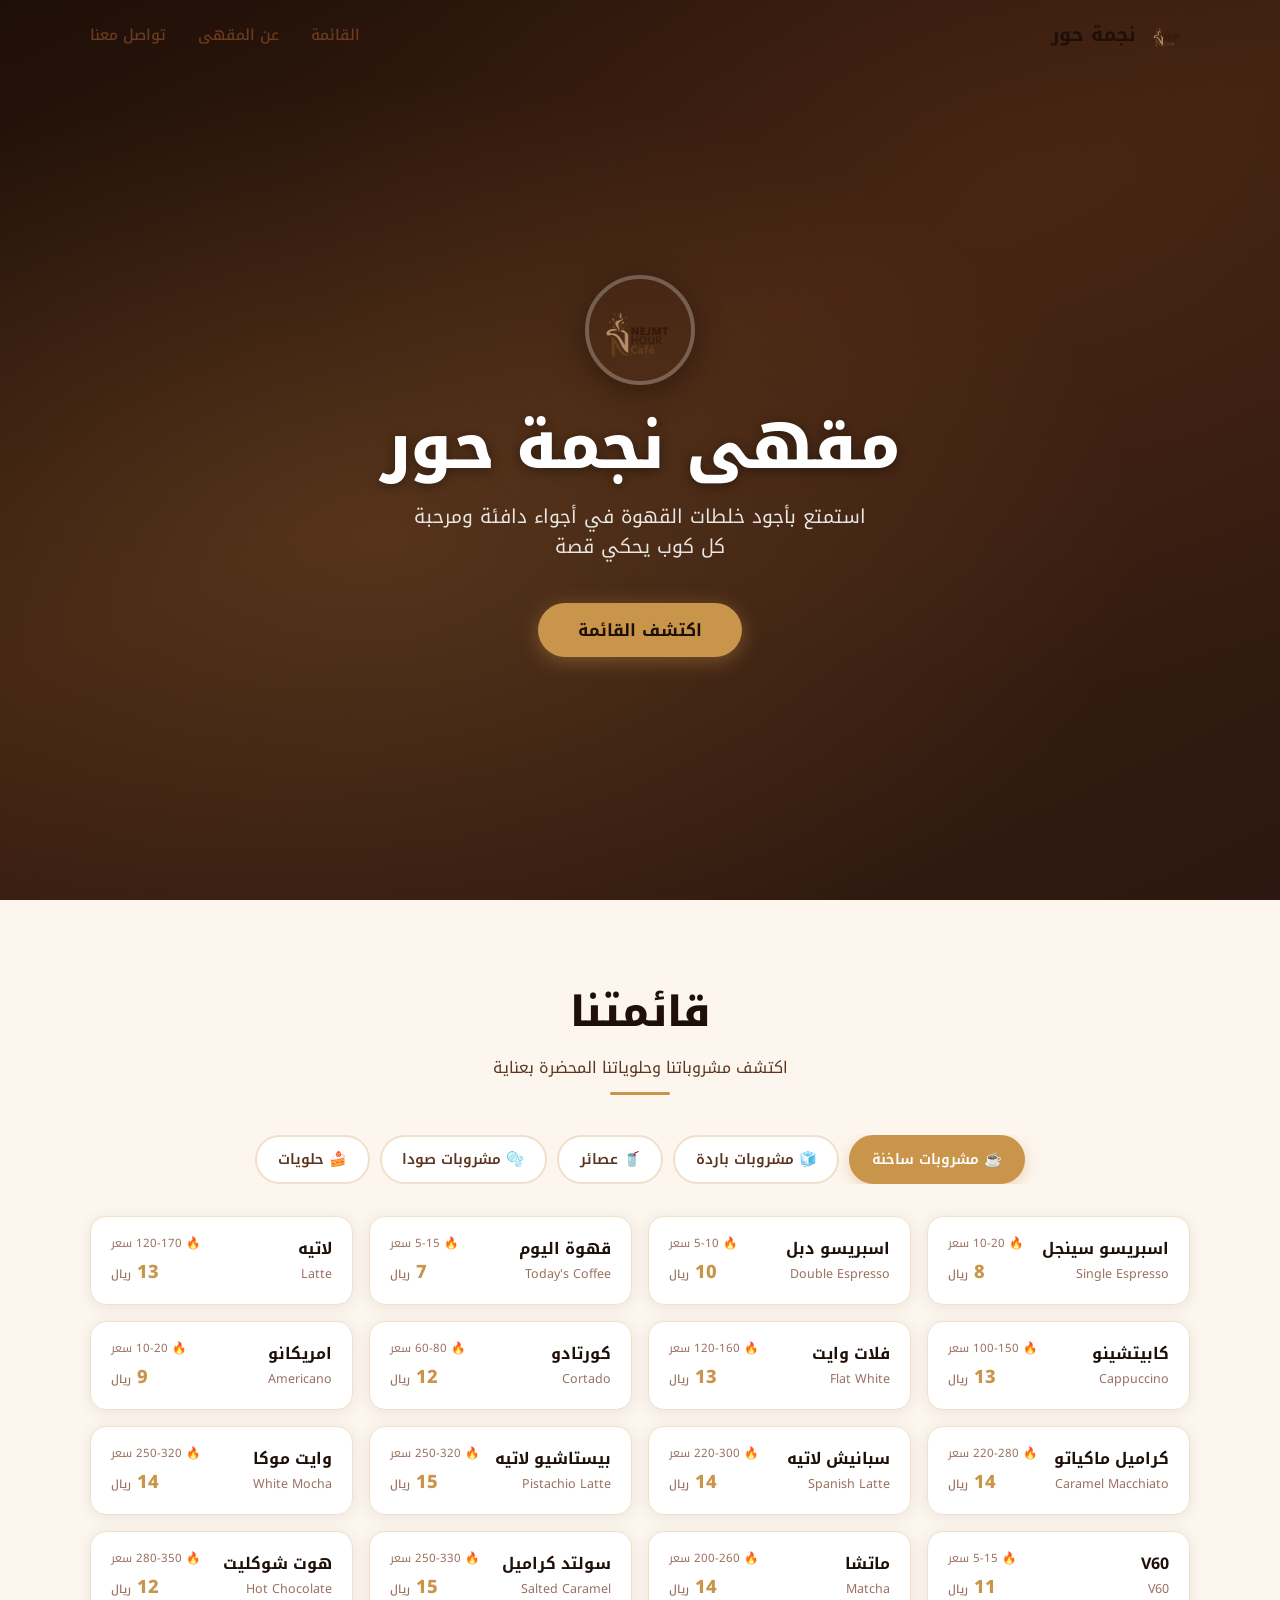
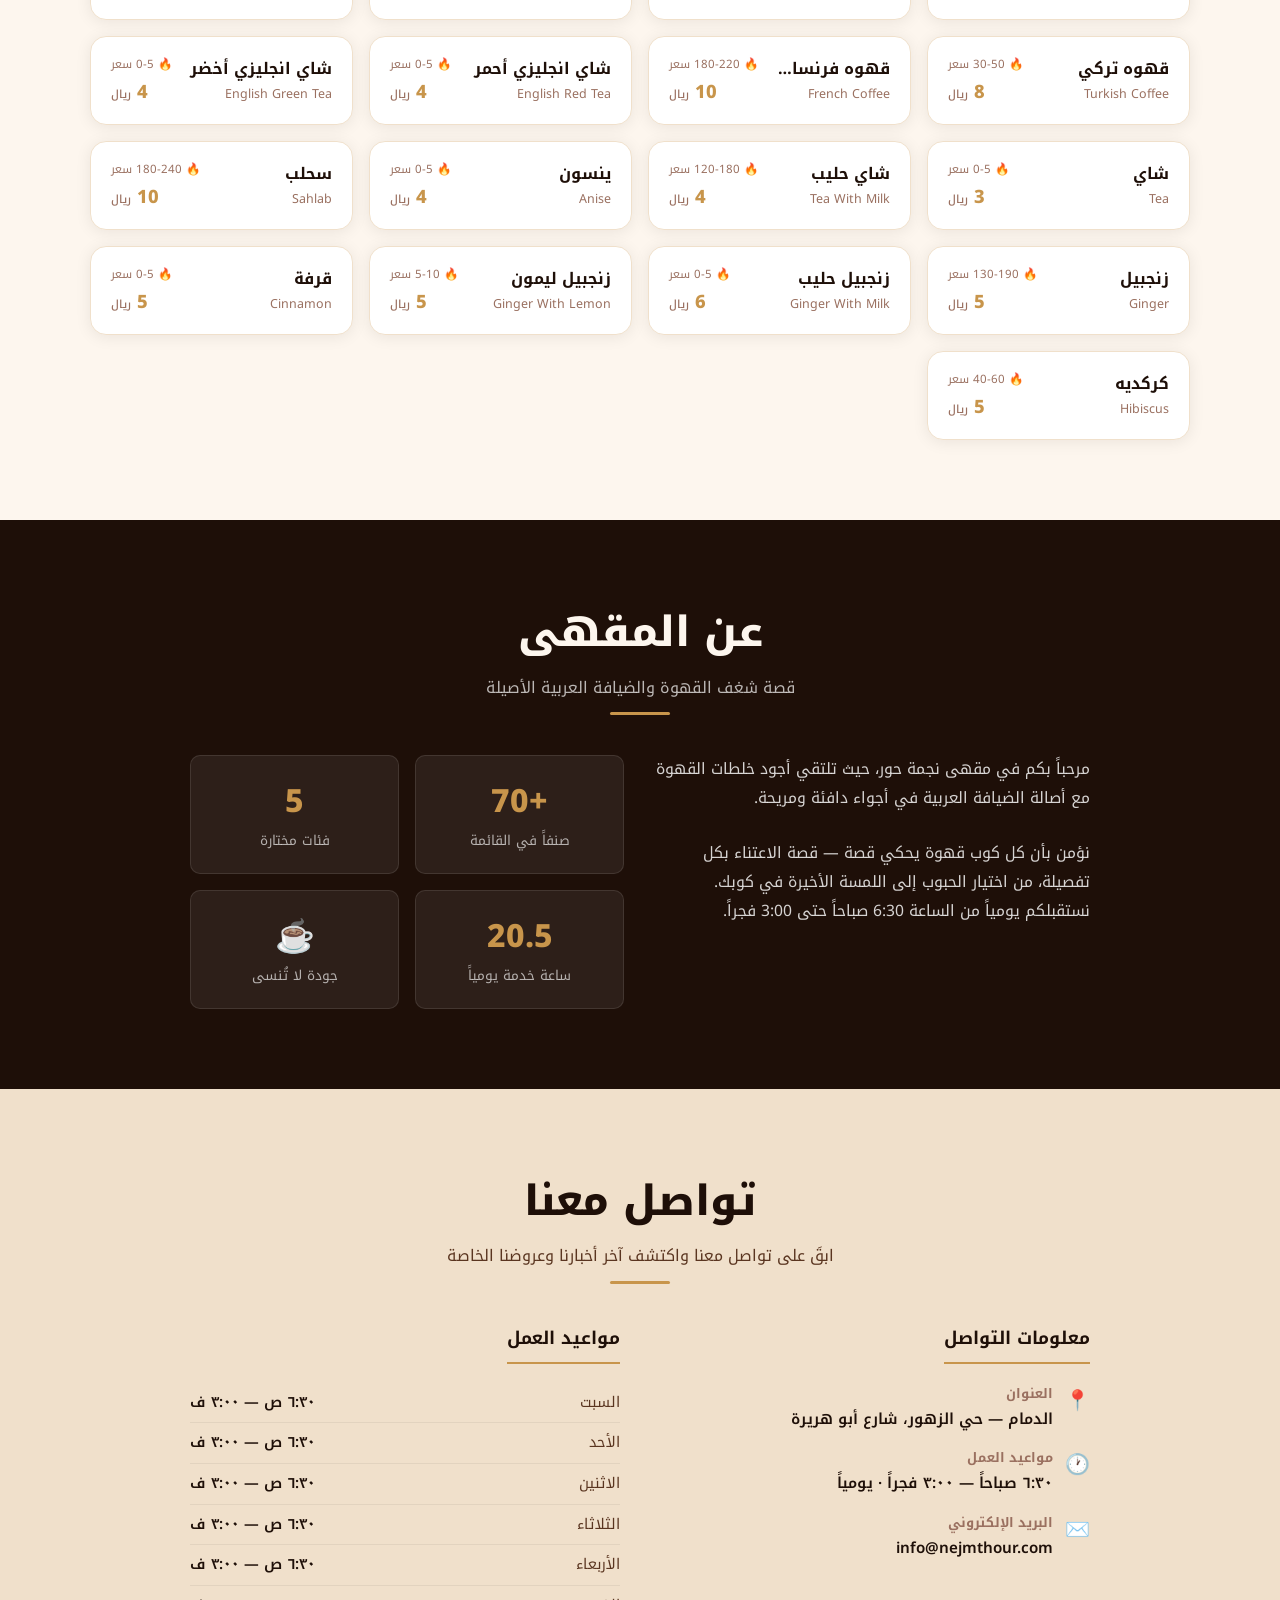
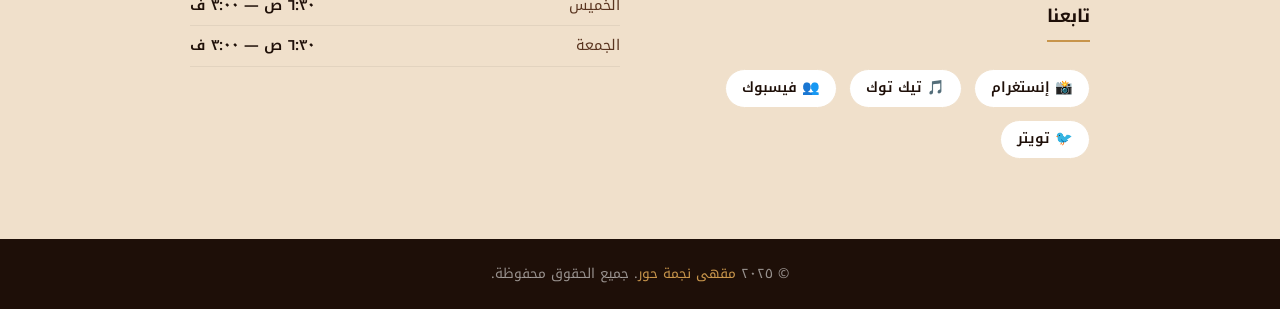
==== index.html @ a0e63998 "Initial release: NEJMT HOUR Café website Static HTML/CSS/JS menu site for NEJMT HOUR Café — full men" ====
<!DOCTYPE html>
<html lang="ar" dir="rtl">
<head>
  <meta charset="UTF-8" />
  <meta name="viewport" content="width=device-width, initial-scale=1.0" />
  <title>مقهى نجمة حور</title>
  <meta name="description" content="استمتع بأجود خلطات القهوة في أجواء دافئة ومرحبة. مقهى نجمة حور — الدمام، حي الزهور." />
  <meta name="author" content="مقهى نجمة حور" />

  <meta property="og:title" content="مقهى نجمة حور" />
  <meta property="og:description" content="استمتع بأجود خلطات القهوة في أجواء دافئة ومرحبة." />
  <meta property="og:type" content="website" />
  <meta property="og:image" content="images/logo.png" />

  <link rel="icon" type="image/png" href="images/logo.png" />
  <link rel="stylesheet" href="css/style.css" />
</head>
<body>

  <!-- ╔══════════════════════════════╗
       ║           HEADER            ║
       ╚══════════════════════════════╝ -->
  <header>
    <nav>
      <div class="logo">
        <img src="images/logo.png" alt="شعار مقهى نجمة حور" />
        <span class="logo-text">نجمة حور</span>
      </div>

      <div class="nav-links">
        <a href="#menu">القائمة</a>
        <a href="#about">عن المقهى</a>
        <a href="#contact">تواصل معنا</a>
      </div>

      <button class="nav-toggle" aria-label="فتح القائمة">☰</button>
    </nav>
  </header>

  <!-- ╔══════════════════════════════╗
       ║            HERO             ║
       ╚══════════════════════════════╝ -->
  <section id="hero">
    <div class="hero-content">
      <img class="hero-logo" src="images/logo.png" alt="نجمة حور" />
      <h1>مقهى نجمة حور</h1>
      <p>استمتع بأجود خلطات القهوة في أجواء دافئة ومرحبة<br />كل كوب يحكي قصة</p>
      <a href="#menu" class="cta-btn">اكتشف القائمة</a>
    </div>
  </section>

  <!-- ╔══════════════════════════════╗
       ║            MENU             ║
       ╚══════════════════════════════╝ -->
  <section id="menu">
    <div class="section-header">
      <h2>قائمتنا</h2>
      <p>اكتشف مشروباتنا وحلوياتنا المحضرة بعناية</p>
      <div class="divider"></div>
    </div>

    <!-- Category Tabs -->
    <div class="tabs-wrapper">
      <div class="tabs">
        <button class="tab-btn active" data-category="hot">☕ مشروبات ساخنة</button>
        <button class="tab-btn" data-category="cold">🧊 مشروبات باردة</button>
        <button class="tab-btn" data-category="juices">🥤 عصائر</button>
        <button class="tab-btn" data-category="soda">🫧 مشروبات صودا</button>
        <button class="tab-btn" data-category="sweets">🍰 حلويات</button>
      </div>
    </div>

    <!-- Items Grid -->
    <div class="menu-grid" id="menu-grid"></div>
  </section>

  <!-- ╔══════════════════════════════╗
       ║            ABOUT            ║
       ╚══════════════════════════════╝ -->
  <section id="about">
    <div class="section-header">
      <h2>عن المقهى</h2>
      <p>قصة شغف القهوة والضيافة العربية الأصيلة</p>
      <div class="divider"></div>
    </div>

    <div class="about-grid">
      <div class="about-text">
        <p>
          مرحباً بكم في مقهى نجمة حور، حيث تلتقي أجود خلطات القهوة
          مع أصالة الضيافة العربية في أجواء دافئة ومريحة.
        </p>
        <br />
        <p>
          نؤمن بأن كل كوب قهوة يحكي قصة — قصة الاعتناء بكل تفصيلة،
          من اختيار الحبوب إلى اللمسة الأخيرة في كوبك.
          نستقبلكم يومياً من الساعة 6:30 صباحاً حتى 3:00 فجراً.
        </p>
      </div>

      <div class="about-stats">
        <div class="stat-card">
          <span class="stat-num">+70</span>
          <span class="stat-label">صنفاً في القائمة</span>
        </div>
        <div class="stat-card">
          <span class="stat-num">5</span>
          <span class="stat-label">فئات مختارة</span>
        </div>
        <div class="stat-card">
          <span class="stat-num">20.5</span>
          <span class="stat-label">ساعة خدمة يومياً</span>
        </div>
        <div class="stat-card">
          <span class="stat-num">☕</span>
          <span class="stat-label">جودة لا تُنسى</span>
        </div>
      </div>
    </div>
  </section>

  <!-- ╔══════════════════════════════╗
       ║           CONTACT           ║
       ╚══════════════════════════════╝ -->
  <section id="contact">
    <div class="section-header">
      <h2>تواصل معنا</h2>
      <p>ابقَ على تواصل معنا واكتشف آخر أخبارنا وعروضنا الخاصة</p>
      <div class="divider"></div>
    </div>

    <div class="contact-grid">
      <!-- Info -->
      <div class="contact-block">
        <h3>معلومات التواصل</h3>

        <div class="contact-item">
          <span class="icon">📍</span>
          <div class="info">
            <strong>العنوان</strong>
            <a href="https://maps.google.com/?q=الدمام+حي+الزهور+شارع+ابو+هريرة" target="_blank" rel="noopener">
              الدمام — حي الزهور، شارع أبو هريرة
            </a>
          </div>
        </div>

        <div class="contact-item">
          <span class="icon">🕐</span>
          <div class="info">
            <strong>مواعيد العمل</strong>
            <span>٦:٣٠ صباحاً — ٣:٠٠ فجراً · يومياً</span>
          </div>
        </div>

        <div class="contact-item">
          <span class="icon">✉️</span>
          <div class="info">
            <strong>البريد الإلكتروني</strong>
            <a href="mailto:info@nejmthour.com">info@nejmthour.com</a>
          </div>
        </div>

        <br />
        <h3>تابعنا</h3>
        <div class="social-links">
          <a class="social-link" href="https://www.instagram.com/nejmt_hour_cafe" target="_blank" rel="noopener">
            📸 إنستغرام
          </a>
          <a class="social-link" href="https://www.tiktok.com/@nejmt_hour_cafe" target="_blank" rel="noopener">
            🎵 تيك توك
          </a>
          <a class="social-link" href="https://www.facebook.com/nejmt.hour.cafe" target="_blank" rel="noopener">
            👥 فيسبوك
          </a>
          <a class="social-link" href="https://twitter.com/nejmt_hour_cafe" target="_blank" rel="noopener">
            🐦 تويتر
          </a>
        </div>
      </div>

      <!-- Hours detail -->
      <div class="contact-block">
        <h3>مواعيد العمل</h3>
        <ul class="hours-list">
          <li><span>السبت</span>      <span>٦:٣٠ ص — ٣:٠٠ ف</span></li>
          <li><span>الأحد</span>      <span>٦:٣٠ ص — ٣:٠٠ ف</span></li>
          <li><span>الاثنين</span>    <span>٦:٣٠ ص — ٣:٠٠ ف</span></li>
          <li><span>الثلاثاء</span>   <span>٦:٣٠ ص — ٣:٠٠ ف</span></li>
          <li><span>الأربعاء</span>   <span>٦:٣٠ ص — ٣:٠٠ ف</span></li>
          <li><span>الخميس</span>     <span>٦:٣٠ ص — ٣:٠٠ ف</span></li>
          <li><span>الجمعة</span>     <span>٦:٣٠ ص — ٣:٠٠ ف</span></li>
        </ul>
      </div>
    </div>
  </section>

  <!-- ╔══════════════════════════════╗
       ║           FOOTER            ║
       ╚══════════════════════════════╝ -->
  <footer>
    <p>© ٢٠٢٥ <span>مقهى نجمة حور</span>. جميع الحقوق محفوظة.</p>
  </footer>

  <script src="js/data.js"></script>
  <script src="js/main.js"></script>
</body>
</html>
---- css/style.css ----
/* ============================================================
   NEJMT HOUR CAFÉ — Stylesheet
   ============================================================ */

@import url('https://fonts.googleapis.com/css2?family=Noto+Kufi+Arabic:wght@300;400;500;600;700;800&display=swap');

/* ── Variables ─────────────────────────────────────────── */
:root {
  --brown-dark:   #1E0F08;
  --brown-med:    #3D1F10;
  --brown-warm:   #6B3A1F;
  --gold:         #C8954B;
  --gold-light:   #E2B87A;
  --cream:        #FDF6EE;
  --cream-dark:   #F0E0CB;
  --text-dark:    #1A0A04;
  --text-med:     #5A3520;
  --text-light:   #9A7060;
  --white:        #FFFFFF;
  --shadow-soft:  0 4px 24px rgba(30,15,8,0.10);
  --shadow-card:  0 2px 16px rgba(30,15,8,0.08);
  --radius:       16px;
  --radius-sm:    10px;
}

/* ── Reset & Base ──────────────────────────────────────── */
*, *::before, *::after { box-sizing: border-box; margin: 0; padding: 0; }

html {
  scroll-behavior: smooth;
  font-size: 16px;
}

body {
  font-family: 'Noto Kufi Arabic', sans-serif;
  direction: rtl;
  background: var(--cream);
  color: var(--text-dark);
  line-height: 1.6;
}

img { display: block; max-width: 100%; }
a  { text-decoration: none; color: inherit; }

/* ── Header ────────────────────────────────────────────── */
header {
  position: fixed;
  top: 0; inset-inline: 0;
  z-index: 100;
  padding: 0 1.5rem;
  transition: background 0.3s, box-shadow 0.3s;
}

header.scrolled {
  background: rgba(253,246,238,0.92);
  backdrop-filter: blur(12px);
  box-shadow: var(--shadow-soft);
}

nav {
  max-width: 1100px;
  margin: 0 auto;
  height: 70px;
  display: flex;
  align-items: center;
  justify-content: space-between;
}

.logo {
  display: flex;
  align-items: center;
  gap: 10px;
}

.logo img {
  height: 44px;
  width: 44px;
  border-radius: 50%;
  object-fit: cover;
}

.logo-text {
  font-size: 1.2rem;
  font-weight: 700;
  color: var(--brown-dark);
}

.nav-links {
  display: flex;
  gap: 2rem;
}

.nav-links a {
  font-size: 0.95rem;
  font-weight: 500;
  color: var(--brown-warm);
  transition: color 0.2s;
}

.nav-links a:hover { color: var(--gold); }

.nav-toggle {
  display: none;
  background: none;
  border: none;
  font-size: 1.5rem;
  cursor: pointer;
  color: var(--brown-dark);
  padding: 4px 8px;
}

/* ── Hero ──────────────────────────────────────────────── */
#hero {
  min-height: 100svh;
  background:
    radial-gradient(ellipse at 30% 60%, rgba(200,149,75,0.18) 0%, transparent 60%),
    radial-gradient(ellipse at 80% 20%, rgba(107,58,31,0.25) 0%, transparent 50%),
    linear-gradient(155deg, #1E0F08 0%, #3D1F10 45%, #2C1810 100%);
  display: flex;
  align-items: center;
  justify-content: center;
  text-align: center;
  padding: 6rem 1.5rem 4rem;
}

.hero-content {
  max-width: 680px;
}

.hero-logo {
  width: 110px;
  height: 110px;
  border-radius: 50%;
  object-fit: cover;
  margin: 0 auto 1.5rem;
  border: 4px solid rgba(255,255,255,0.25);
  box-shadow: 0 8px 32px rgba(0,0,0,0.35);
}

.hero-content h1 {
  font-size: clamp(2.4rem, 7vw, 4rem);
  font-weight: 800;
  color: var(--white);
  letter-spacing: -0.5px;
  line-height: 1.2;
  margin-bottom: 1rem;
  text-shadow: 0 2px 12px rgba(0,0,0,0.4);
}

.hero-content p {
  font-size: clamp(1rem, 3vw, 1.2rem);
  color: rgba(255,255,255,0.88);
  margin-bottom: 2.5rem;
  font-weight: 400;
}

.cta-btn {
  display: inline-block;
  background: var(--gold);
  color: var(--brown-dark);
  font-size: 1.05rem;
  font-weight: 700;
  padding: 0.85rem 2.5rem;
  border-radius: 50px;
  transition: background 0.2s, transform 0.2s;
  box-shadow: 0 4px 20px rgba(200,149,75,0.4);
}

.cta-btn:hover {
  background: var(--gold-light);
  transform: translateY(-2px);
}

/* ── Section shared ────────────────────────────────────── */
section { padding: 5rem 1.5rem; }

.section-header {
  text-align: center;
  margin-bottom: 2.5rem;
}

.section-header h2 {
  font-size: clamp(1.8rem, 5vw, 2.6rem);
  font-weight: 800;
  color: var(--brown-dark);
  margin-bottom: 0.5rem;
}

.section-header p {
  font-size: 1rem;
  color: var(--text-med);
}

.divider {
  width: 60px;
  height: 3px;
  background: var(--gold);
  border-radius: 4px;
  margin: 0.75rem auto 0;
}

/* ── Menu Section ──────────────────────────────────────── */
#menu {
  background: var(--cream);
}

/* Tabs */
.tabs-wrapper {
  overflow-x: auto;
  -webkit-overflow-scrolling: touch;
  scrollbar-width: none;
  margin-bottom: 2rem;
}
.tabs-wrapper::-webkit-scrollbar { display: none; }

.tabs {
  display: flex;
  gap: 0.6rem;
  justify-content: center;
  min-width: max-content;
  padding: 0 0.5rem;
}

.tab-btn {
  background: var(--white);
  border: 2px solid var(--cream-dark);
  border-radius: 50px;
  padding: 0.55rem 1.3rem;
  font-family: inherit;
  font-size: 0.9rem;
  font-weight: 600;
  color: var(--text-med);
  cursor: pointer;
  transition: all 0.2s;
  white-space: nowrap;
  display: flex;
  align-items: center;
  gap: 6px;
}

.tab-btn:hover {
  border-color: var(--gold);
  color: var(--gold);
}

.tab-btn.active {
  background: var(--gold);
  border-color: var(--gold);
  color: var(--white);
  box-shadow: 0 4px 14px rgba(200,149,75,0.35);
}

/* Grid */
.menu-grid {
  max-width: 1100px;
  margin: 0 auto;
  display: grid;
  grid-template-columns: repeat(auto-fill, minmax(260px, 1fr));
  gap: 1rem;
}

/* Card */
.menu-card {
  background: var(--white);
  border: 1px solid var(--cream-dark);
  border-radius: var(--radius);
  overflow: hidden;
  box-shadow: var(--shadow-card);
  transition: transform 0.2s, box-shadow 0.2s;
  opacity: 0;
  transform: translateY(12px);
}

.menu-card.animate-in {
  animation: fadeUp 0.35s ease forwards;
}

@keyframes fadeUp {
  to { opacity: 1; transform: translateY(0); }
}

.menu-card:hover {
  transform: translateY(-3px);
  box-shadow: 0 8px 28px rgba(30,15,8,0.12);
}

.menu-card-body {
  padding: 1.1rem 1.25rem;
  display: flex;
  align-items: center;
  justify-content: space-between;
  gap: 0.75rem;
}

.menu-card-names {
  display: flex;
  flex-direction: column;
  gap: 3px;
  flex: 1;
  min-width: 0;
}

.name-ar {
  font-size: 1rem;
  font-weight: 700;
  color: var(--brown-dark);
  white-space: nowrap;
  overflow: hidden;
  text-overflow: ellipsis;
}

.name-en {
  font-size: 0.78rem;
  color: var(--text-light);
  font-weight: 400;
}

.menu-card-info {
  display: flex;
  flex-direction: column;
  align-items: flex-end;
  gap: 4px;
  flex-shrink: 0;
}

.price {
  font-size: 1.15rem;
  font-weight: 800;
  color: var(--gold);
  white-space: nowrap;
}

.price small {
  font-size: 0.7rem;
  font-weight: 500;
  color: var(--text-light);
}

.calories {
  font-size: 0.72rem;
  color: var(--text-light);
  white-space: nowrap;
}

/* ── About ─────────────────────────────────────────────── */
#about {
  background: var(--brown-dark);
  color: var(--white);
}

#about .section-header h2 { color: var(--cream); }
#about .section-header p  { color: rgba(255,255,255,0.7); }

.about-grid {
  max-width: 900px;
  margin: 0 auto;
  display: grid;
  grid-template-columns: 1fr 1fr;
  gap: 2rem;
}

.about-text p {
  color: rgba(255,255,255,0.82);
  line-height: 1.85;
  font-size: 0.98rem;
}

.about-stats {
  display: grid;
  grid-template-columns: 1fr 1fr;
  gap: 1rem;
}

.stat-card {
  background: rgba(255,255,255,0.07);
  border: 1px solid rgba(255,255,255,0.1);
  border-radius: var(--radius-sm);
  padding: 1.25rem;
  text-align: center;
}

.stat-card .stat-num {
  font-size: 2rem;
  font-weight: 800;
  color: var(--gold);
  display: block;
}

.stat-card .stat-label {
  font-size: 0.85rem;
  color: rgba(255,255,255,0.65);
}

/* ── Contact ───────────────────────────────────────────── */
#contact {
  background: var(--cream-dark);
}

.contact-grid {
  max-width: 900px;
  margin: 0 auto;
  display: grid;
  grid-template-columns: 1fr 1fr;
  gap: 2.5rem;
}

.contact-block h3 {
  font-size: 1.1rem;
  font-weight: 700;
  color: var(--brown-dark);
  margin-bottom: 1.2rem;
  padding-bottom: 0.6rem;
  border-bottom: 2px solid var(--gold);
  display: inline-block;
}

.contact-item {
  display: flex;
  align-items: flex-start;
  gap: 0.75rem;
  margin-bottom: 1rem;
}

.contact-item .icon {
  font-size: 1.25rem;
  flex-shrink: 0;
  margin-top: 1px;
}

.contact-item .info strong {
  display: block;
  font-size: 0.82rem;
  color: var(--text-light);
  margin-bottom: 2px;
}

.contact-item .info span,
.contact-item .info a {
  font-size: 0.95rem;
  font-weight: 600;
  color: var(--brown-dark);
}

.contact-item .info a:hover { color: var(--gold); }

/* Social links */
.social-links {
  display: flex;
  flex-wrap: wrap;
  gap: 0.75rem;
  margin-top: 0.5rem;
}

.social-link {
  display: flex;
  align-items: center;
  gap: 6px;
  background: var(--white);
  border: 1.5px solid var(--cream-dark);
  border-radius: 50px;
  padding: 0.45rem 1rem;
  font-size: 0.88rem;
  font-weight: 600;
  color: var(--brown-dark);
  transition: all 0.2s;
}

.social-link:hover {
  background: var(--gold);
  border-color: var(--gold);
  color: var(--white);
  transform: translateY(-1px);
}

/* Hours */
.hours-list { list-style: none; }
.hours-list li {
  display: flex;
  justify-content: space-between;
  padding: 0.5rem 0;
  border-bottom: 1px solid rgba(0,0,0,0.06);
  font-size: 0.92rem;
  color: var(--text-med);
}
.hours-list li span:last-child { font-weight: 600; color: var(--brown-dark); }

/* ── Footer ────────────────────────────────────────────── */
footer {
  background: var(--brown-dark);
  color: rgba(255,255,255,0.55);
  text-align: center;
  padding: 1.5rem 1rem;
  font-size: 0.85rem;
}

footer span { color: var(--gold); }

/* ── Responsive ────────────────────────────────────────── */
@media (max-width: 768px) {
  .nav-links {
    position: fixed;
    top: 70px;
    inset-inline: 0;
    background: var(--cream);
    flex-direction: column;
    align-items: center;
    gap: 0;
    padding: 1rem 0;
    box-shadow: var(--shadow-soft);
    display: none;
  }
  .nav-links.open { display: flex; }
  .nav-links a { padding: 0.75rem 2rem; width: 100%; text-align: center; }
  .nav-toggle { display: block; }

  .about-grid,
  .contact-grid { grid-template-columns: 1fr; }

  .menu-grid { grid-template-columns: 1fr 1fr; }
}

@media (max-width: 480px) {
  .menu-grid { grid-template-columns: 1fr; }
  section { padding: 3.5rem 1rem; }
}
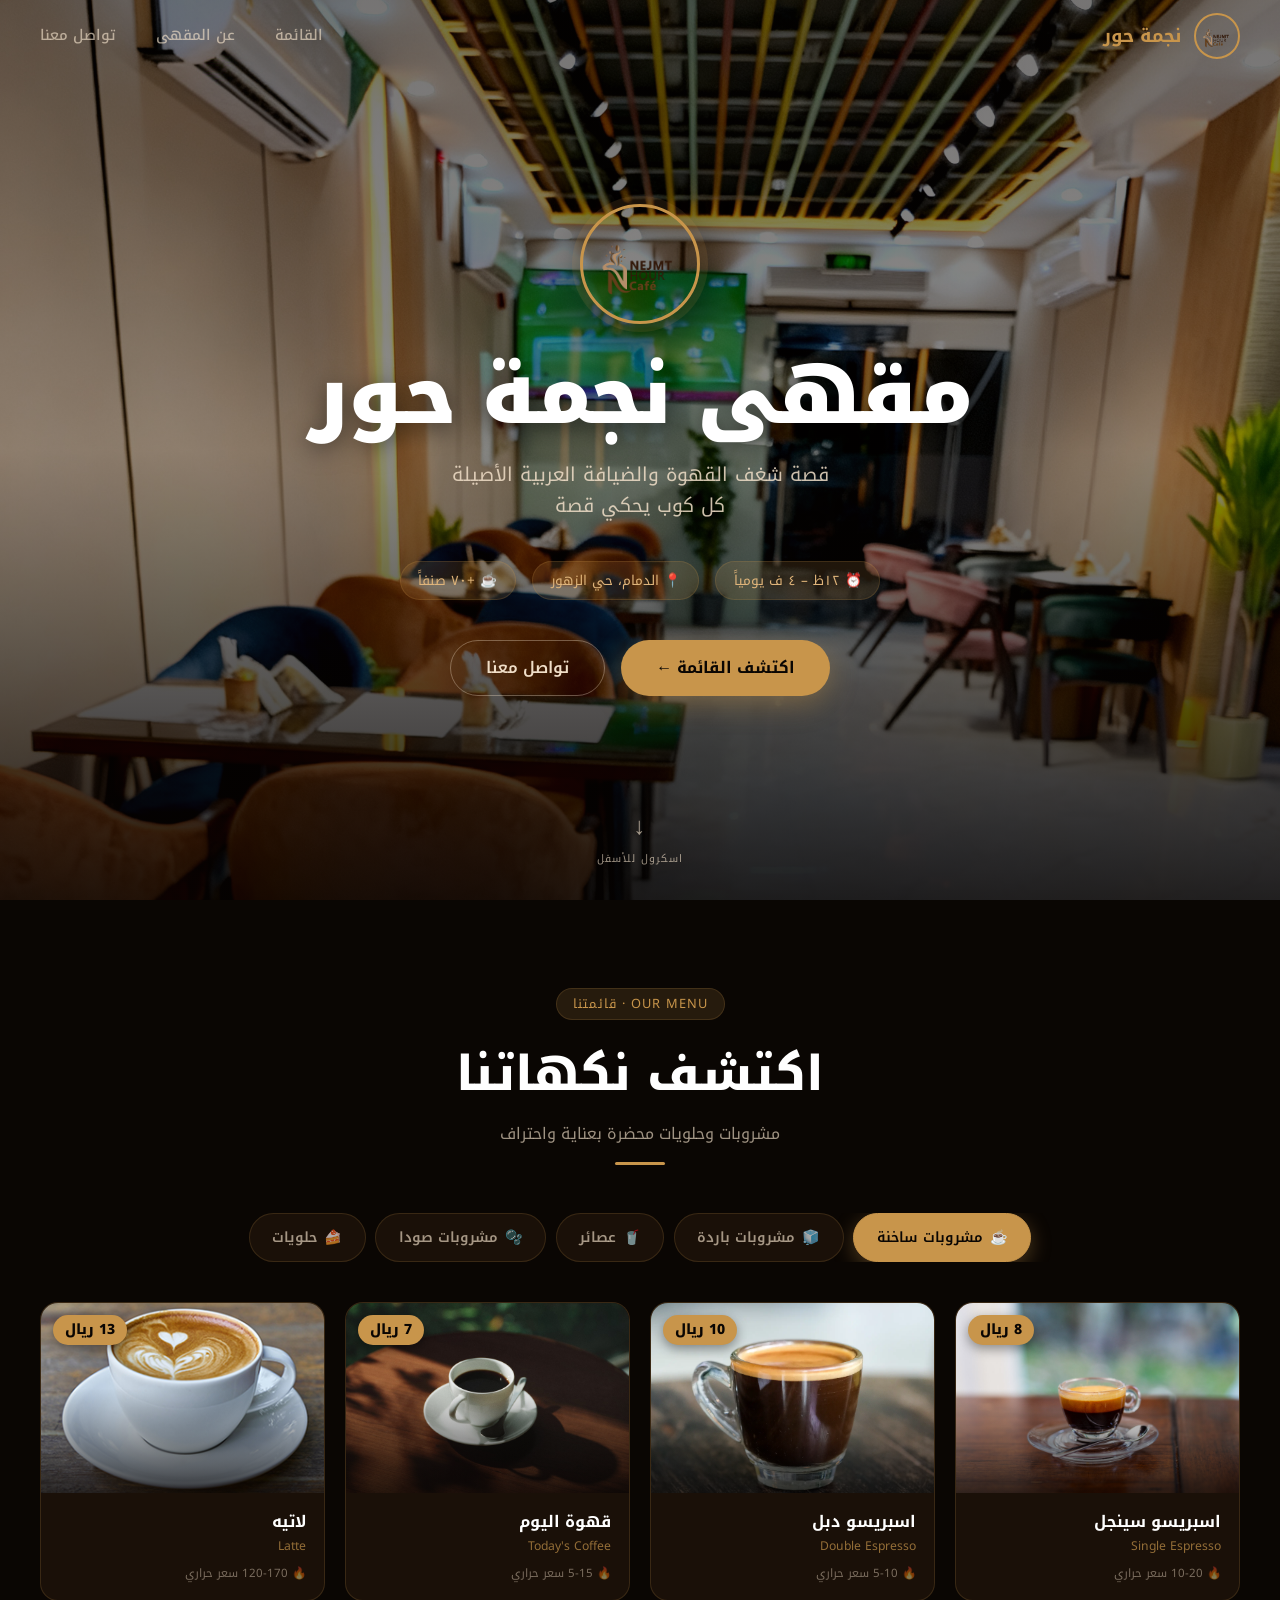
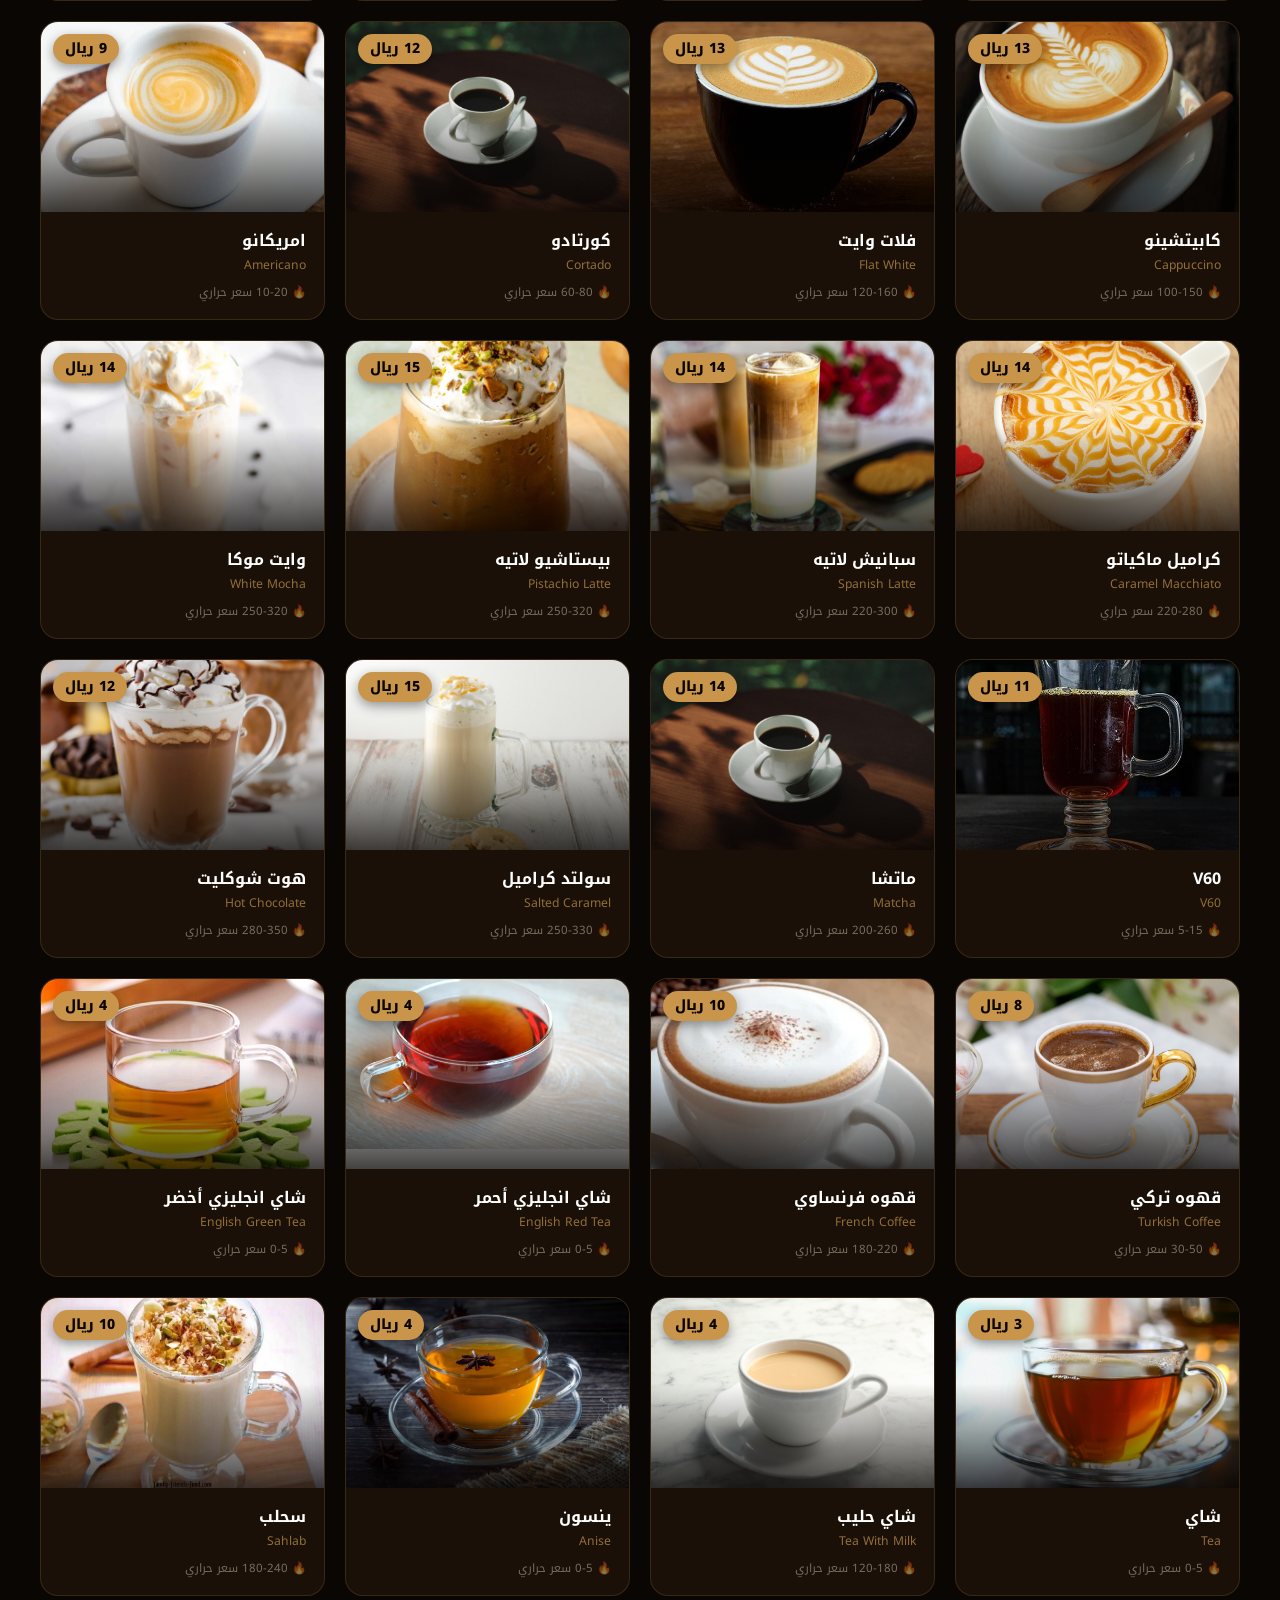
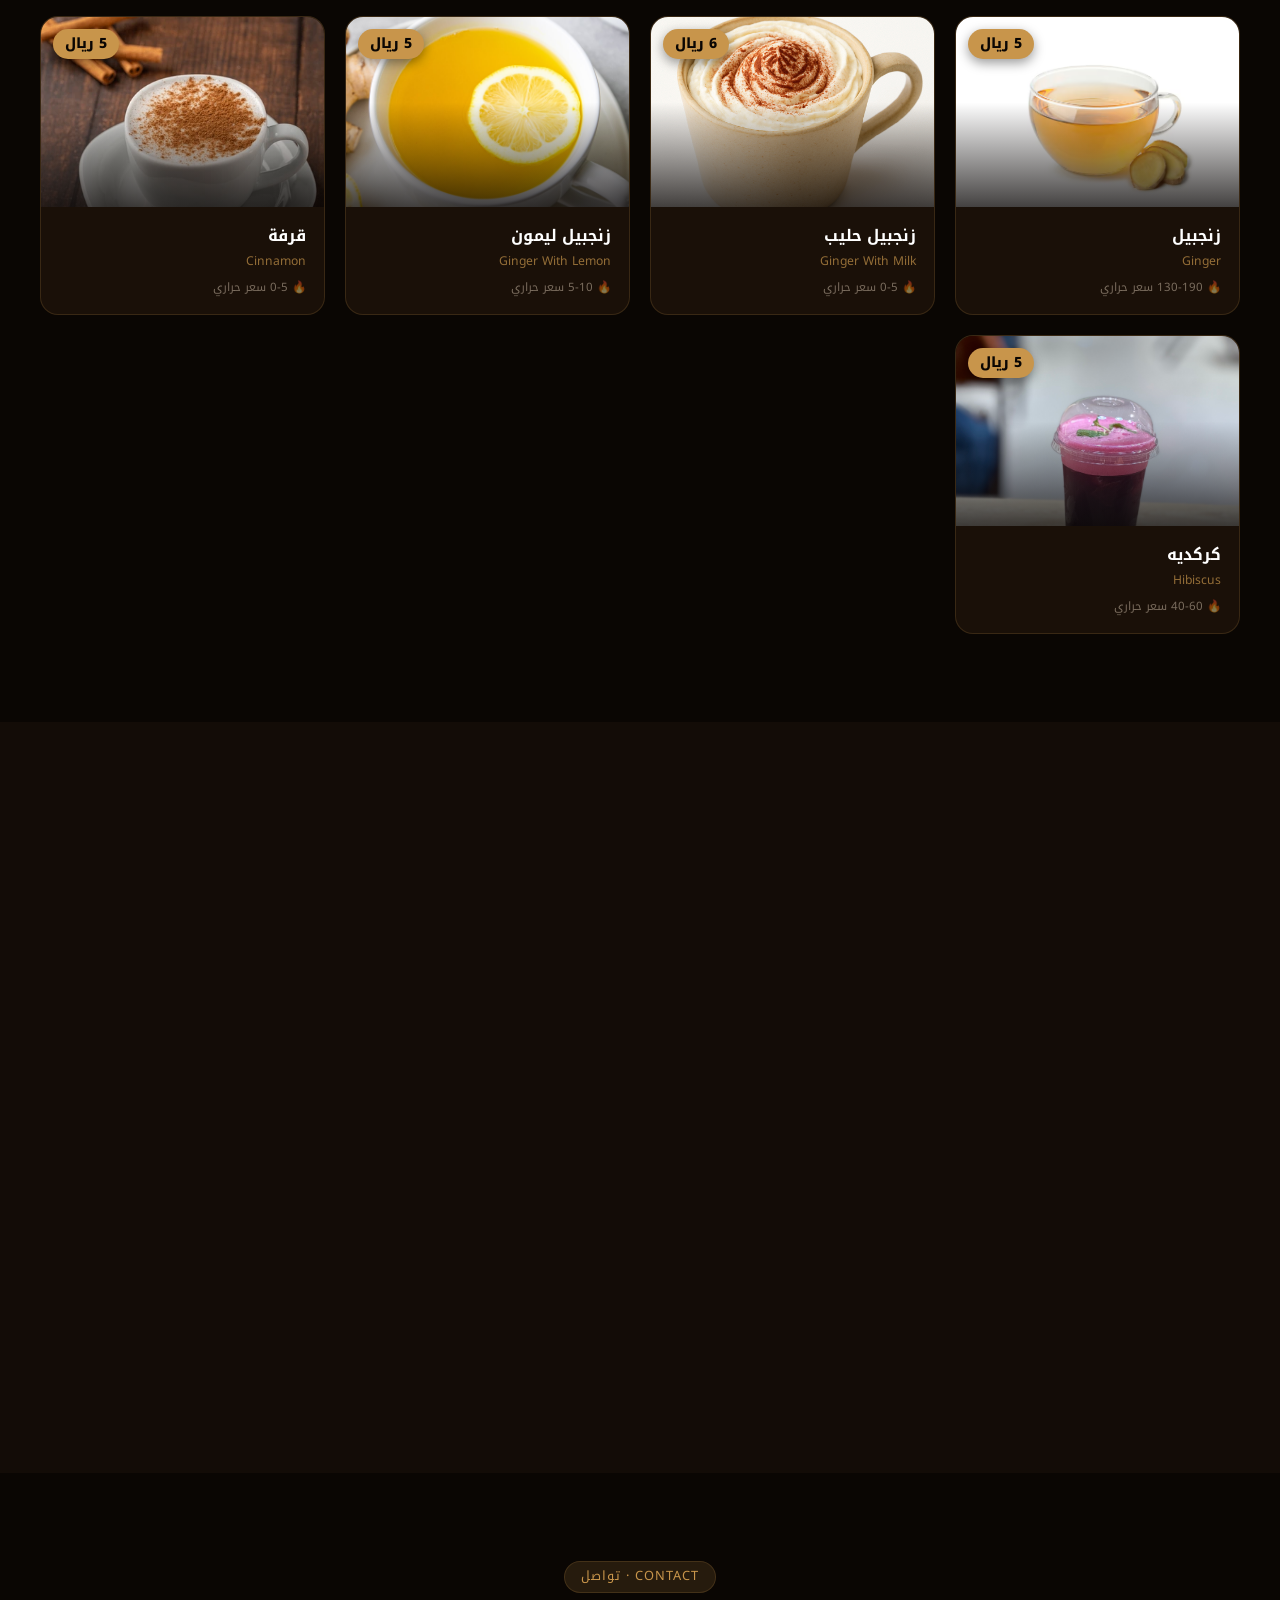
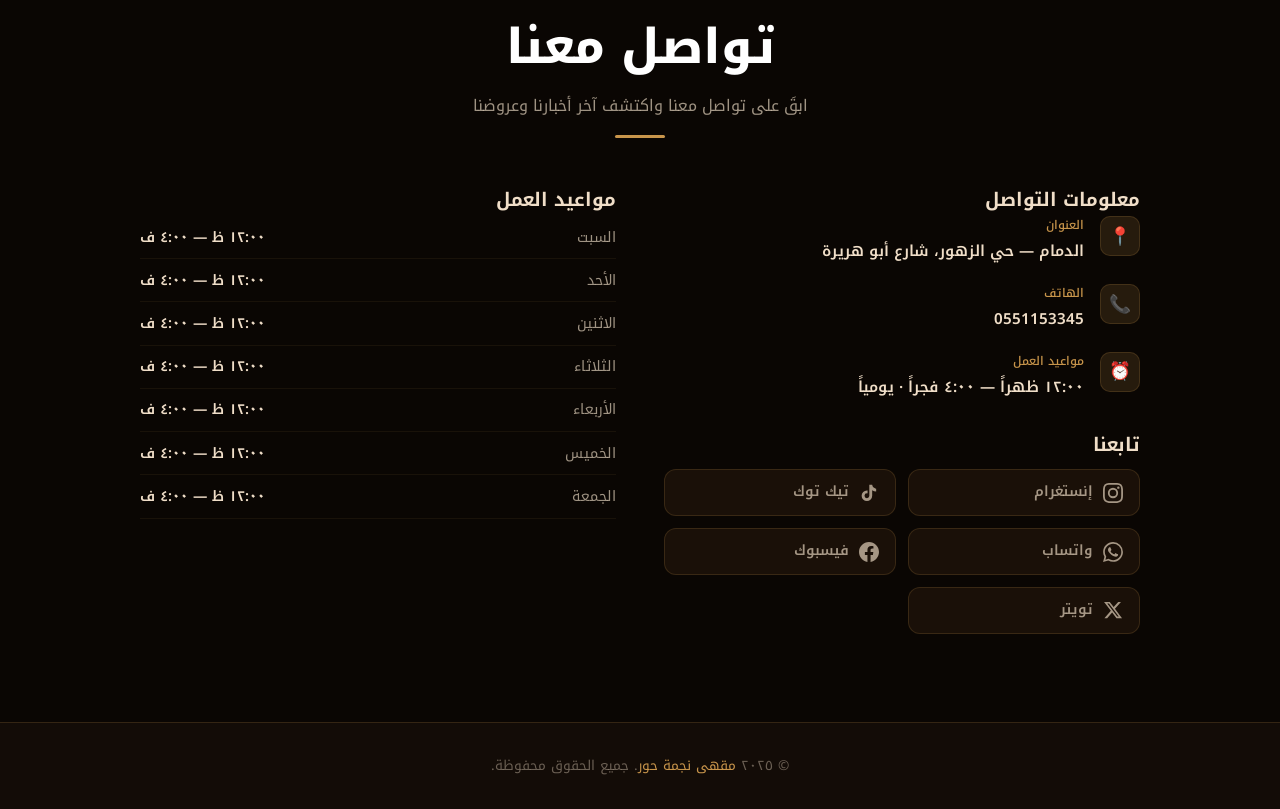
==== commit 67c1d2f7: "Redesign + Admin Panel: dark UI, real product images, PHP admin - Full dark café UI redesign with CS" ====
--- a/index.html
+++ b/index.html
@@ -4,111 +4,99 @@
   <meta charset="UTF-8" />
   <meta name="viewport" content="width=device-width, initial-scale=1.0" />
   <title>مقهى نجمة حور</title>
-  <meta name="description" content="استمتع بأجود خلطات القهوة في أجواء دافئة ومرحبة. مقهى نجمة حور — الدمام، حي الزهور." />
-  <meta name="author" content="مقهى نجمة حور" />
-
-  <meta property="og:title" content="مقهى نجمة حور" />
-  <meta property="og:description" content="استمتع بأجود خلطات القهوة في أجواء دافئة ومرحبة." />
-  <meta property="og:type" content="website" />
-  <meta property="og:image" content="images/logo.png" />
-
+  <meta name="description" content="استمتع بأجود خلطات القهوة في أجواء دافئة ومرحبة — مقهى نجمة حور، الدمام." />
   <link rel="icon" type="image/png" href="images/logo.png" />
   <link rel="stylesheet" href="css/style.css" />
 </head>
 <body>
 
-  <!-- ╔══════════════════════════════╗
-       ║           HEADER            ║
-       ╚══════════════════════════════╝ -->
-  <header>
-    <nav>
-      <div class="logo">
-        <img src="images/logo.png" alt="شعار مقهى نجمة حور" />
-        <span class="logo-text">نجمة حور</span>
-      </div>
-
-      <div class="nav-links">
-        <a href="#menu">القائمة</a>
-        <a href="#about">عن المقهى</a>
-        <a href="#contact">تواصل معنا</a>
-      </div>
-
-      <button class="nav-toggle" aria-label="فتح القائمة">☰</button>
-    </nav>
-  </header>
-
-  <!-- ╔══════════════════════════════╗
-       ║            HERO             ║
-       ╚══════════════════════════════╝ -->
-  <section id="hero">
-    <div class="hero-content">
-      <img class="hero-logo" src="images/logo.png" alt="نجمة حور" />
-      <h1>مقهى نجمة حور</h1>
-      <p>استمتع بأجود خلطات القهوة في أجواء دافئة ومرحبة<br />كل كوب يحكي قصة</p>
-      <a href="#menu" class="cta-btn">اكتشف القائمة</a>
-    </div>
-  </section>
-
-  <!-- ╔══════════════════════════════╗
-       ║            MENU             ║
-       ╚══════════════════════════════╝ -->
-  <section id="menu">
-    <div class="section-header">
-      <h2>قائمتنا</h2>
-      <p>اكتشف مشروباتنا وحلوياتنا المحضرة بعناية</p>
-      <div class="divider"></div>
-    </div>
-
-    <!-- Category Tabs -->
-    <div class="tabs-wrapper">
-      <div class="tabs">
-        <button class="tab-btn active" data-category="hot">☕ مشروبات ساخنة</button>
-        <button class="tab-btn" data-category="cold">🧊 مشروبات باردة</button>
-        <button class="tab-btn" data-category="juices">🥤 عصائر</button>
-        <button class="tab-btn" data-category="soda">🫧 مشروبات صودا</button>
-        <button class="tab-btn" data-category="sweets">🍰 حلويات</button>
-      </div>
-    </div>
-
-    <!-- Items Grid -->
-    <div class="menu-grid" id="menu-grid"></div>
-  </section>
-
-  <!-- ╔══════════════════════════════╗
-       ║            ABOUT            ║
-       ╚══════════════════════════════╝ -->
-  <section id="about">
-    <div class="section-header">
-      <h2>عن المقهى</h2>
-      <p>قصة شغف القهوة والضيافة العربية الأصيلة</p>
-      <div class="divider"></div>
-    </div>
-
-    <div class="about-grid">
-      <div class="about-text">
-        <p>
-          مرحباً بكم في مقهى نجمة حور، حيث تلتقي أجود خلطات القهوة
-          مع أصالة الضيافة العربية في أجواء دافئة ومريحة.
-        </p>
-        <br />
-        <p>
-          نؤمن بأن كل كوب قهوة يحكي قصة — قصة الاعتناء بكل تفصيلة،
-          من اختيار الحبوب إلى اللمسة الأخيرة في كوبك.
-          نستقبلكم يومياً من الساعة 6:30 صباحاً حتى 3:00 فجراً.
-        </p>
-      </div>
-
-      <div class="about-stats">
-        <div class="stat-card">
-          <span class="stat-num">+70</span>
+<!-- ═══ HEADER ═══ -->
+<header>
+  <nav>
+    <div class="logo">
+      <img src="images/logo.png" alt="نجمة حور" />
+      <span class="logo-text">نجمة حور</span>
+    </div>
+    <div class="nav-links">
+      <a href="#menu">القائمة</a>
+      <a href="#about">عن المقهى</a>
+      <a href="#contact">تواصل معنا</a>
+    </div>
+    <button class="nav-toggle" aria-label="القائمة">☰</button>
+  </nav>
+</header>
+
+<!-- ═══ HERO ═══ -->
+<section id="hero">
+  <div class="hero-bg"></div>
+  <div class="hero-content">
+    <img class="hero-logo" src="images/logo.png" alt="نجمة حور" />
+    <h1>مقهى نجمة حور</h1>
+    <p>قصة شغف القهوة والضيافة العربية الأصيلة<br>كل كوب يحكي قصة</p>
+
+    <div class="hero-badges">
+      <span class="hero-badge">⏰ ١٢ظ – ٤ ف يومياً</span>
+      <span class="hero-badge">📍 الدمام، حي الزهور</span>
+      <span class="hero-badge">☕ +٧٠ صنفاً</span>
+    </div>
+
+    <div class="hero-cta">
+      <a href="#menu" class="btn-primary">اكتشف القائمة ←</a>
+      <a href="#contact" class="btn-secondary">تواصل معنا</a>
+    </div>
+  </div>
+  <div class="hero-scroll">
+    <span>↓</span>
+    <small>اسكرول للأسفل</small>
+  </div>
+</section>
+
+<!-- ═══ MENU ═══ -->
+<section id="menu">
+  <div class="section-header reveal">
+    <span class="section-tag">OUR MENU · قائمتنا</span>
+    <h2>اكتشف نكهاتنا</h2>
+    <p>مشروبات وحلويات محضرة بعناية واحتراف</p>
+    <div class="divider"></div>
+  </div>
+
+  <div class="tabs-wrap">
+    <div class="tabs" id="tabs"></div>
+  </div>
+
+  <div class="menu-grid" id="menu-grid"></div>
+</section>
+
+<!-- ═══ ABOUT ═══ -->
+<section id="about">
+  <div class="about-inner">
+    <div class="about-img-wrap reveal">
+      <img src="images/menu/cafe.jpeg" alt="مقهى نجمة حور" />
+    </div>
+    <div class="about-text">
+      <div class="section-header reveal" style="text-align:right; margin-bottom:1.5rem;">
+        <span class="section-tag">OUR STORY · قصتنا</span>
+        <h2>عن المقهى</h2>
+      </div>
+      <p class="reveal">
+        مرحباً بكم في مقهى نجمة حور، حيث تلتقي أجود خلطات القهوة
+        مع أصالة الضيافة العربية في أجواء دافئة ومريحة.
+      </p>
+      <p class="reveal">
+        نؤمن بأن كل كوب قهوة يحكي قصة — قصة الاعتناء بكل تفصيلة،
+        من اختيار الحبوب إلى اللمسة الأخيرة في كوبك.
+      </p>
+      <div class="stats-grid reveal">
+        <div class="stat-card">
+          <span class="stat-num">+٧٠</span>
           <span class="stat-label">صنفاً في القائمة</span>
         </div>
         <div class="stat-card">
-          <span class="stat-num">5</span>
+          <span class="stat-num">٥</span>
           <span class="stat-label">فئات مختارة</span>
         </div>
         <div class="stat-card">
-          <span class="stat-num">20.5</span>
+          <span class="stat-num">١٦</span>
           <span class="stat-label">ساعة خدمة يومياً</span>
         </div>
         <div class="stat-card">
@@ -117,91 +105,99 @@
         </div>
       </div>
     </div>
-  </section>
-
-  <!-- ╔══════════════════════════════╗
-       ║           CONTACT           ║
-       ╚══════════════════════════════╝ -->
-  <section id="contact">
-    <div class="section-header">
-      <h2>تواصل معنا</h2>
-      <p>ابقَ على تواصل معنا واكتشف آخر أخبارنا وعروضنا الخاصة</p>
-      <div class="divider"></div>
-    </div>
-
-    <div class="contact-grid">
-      <!-- Info -->
-      <div class="contact-block">
-        <h3>معلومات التواصل</h3>
-
-        <div class="contact-item">
-          <span class="icon">📍</span>
-          <div class="info">
-            <strong>العنوان</strong>
-            <a href="https://maps.google.com/?q=الدمام+حي+الزهور+شارع+ابو+هريرة" target="_blank" rel="noopener">
-              الدمام — حي الزهور، شارع أبو هريرة
-            </a>
-          </div>
-        </div>
-
-        <div class="contact-item">
-          <span class="icon">🕐</span>
-          <div class="info">
-            <strong>مواعيد العمل</strong>
-            <span>٦:٣٠ صباحاً — ٣:٠٠ فجراً · يومياً</span>
-          </div>
-        </div>
-
-        <div class="contact-item">
-          <span class="icon">✉️</span>
-          <div class="info">
-            <strong>البريد الإلكتروني</strong>
-            <a href="mailto:info@nejmthour.com">info@nejmthour.com</a>
-          </div>
-        </div>
-
-        <br />
-        <h3>تابعنا</h3>
-        <div class="social-links">
-          <a class="social-link" href="https://www.instagram.com/nejmt_hour_cafe" target="_blank" rel="noopener">
-            📸 إنستغرام
+  </div>
+</section>
+
+<!-- ═══ CONTACT ═══ -->
+<section id="contact">
+  <div class="section-header reveal">
+    <span class="section-tag">CONTACT · تواصل</span>
+    <h2>تواصل معنا</h2>
+    <p>ابقَ على تواصل معنا واكتشف آخر أخبارنا وعروضنا</p>
+    <div class="divider"></div>
+  </div>
+
+  <div class="contact-inner">
+    <div class="reveal">
+      <h3>معلومات التواصل</h3>
+
+      <div class="contact-item">
+        <div class="c-icon">📍</div>
+        <div class="c-info">
+          <strong>العنوان</strong>
+          <a href="https://maps.google.com/?q=الدمام+حي+الزهور+شارع+ابو+هريرة" target="_blank" rel="noopener">
+            الدمام — حي الزهور، شارع أبو هريرة
           </a>
-          <a class="social-link" href="https://www.tiktok.com/@nejmt_hour_cafe" target="_blank" rel="noopener">
-            🎵 تيك توك
-          </a>
-          <a class="social-link" href="https://www.facebook.com/nejmt.hour.cafe" target="_blank" rel="noopener">
-            👥 فيسبوك
-          </a>
-          <a class="social-link" href="https://twitter.com/nejmt_hour_cafe" target="_blank" rel="noopener">
-            🐦 تويتر
-          </a>
-        </div>
-      </div>
-
-      <!-- Hours detail -->
-      <div class="contact-block">
-        <h3>مواعيد العمل</h3>
-        <ul class="hours-list">
-          <li><span>السبت</span>      <span>٦:٣٠ ص — ٣:٠٠ ف</span></li>
-          <li><span>الأحد</span>      <span>٦:٣٠ ص — ٣:٠٠ ف</span></li>
-          <li><span>الاثنين</span>    <span>٦:٣٠ ص — ٣:٠٠ ف</span></li>
-          <li><span>الثلاثاء</span>   <span>٦:٣٠ ص — ٣:٠٠ ف</span></li>
-          <li><span>الأربعاء</span>   <span>٦:٣٠ ص — ٣:٠٠ ف</span></li>
-          <li><span>الخميس</span>     <span>٦:٣٠ ص — ٣:٠٠ ف</span></li>
-          <li><span>الجمعة</span>     <span>٦:٣٠ ص — ٣:٠٠ ف</span></li>
-        </ul>
-      </div>
-    </div>
-  </section>
-
-  <!-- ╔══════════════════════════════╗
-       ║           FOOTER            ║
-       ╚══════════════════════════════╝ -->
-  <footer>
-    <p>© ٢٠٢٥ <span>مقهى نجمة حور</span>. جميع الحقوق محفوظة.</p>
-  </footer>
-
-  <script src="js/data.js"></script>
-  <script src="js/main.js"></script>
+        </div>
+      </div>
+
+      <div class="contact-item">
+        <div class="c-icon">📞</div>
+        <div class="c-info">
+          <strong>الهاتف</strong>
+          <a href="tel:+966551153345">0551153345</a>
+        </div>
+      </div>
+
+      <div class="contact-item">
+        <div class="c-icon">⏰</div>
+        <div class="c-info">
+          <strong>مواعيد العمل</strong>
+          <span>١٢:٠٠ ظهراً — ٤:٠٠ فجراً · يومياً</span>
+        </div>
+      </div>
+
+      <h3 style="margin-top:2rem;">تابعنا</h3>
+      <div class="social-grid">
+
+        <a class="social-link instagram" href="https://www.instagram.com/nejmt_hour_cafe" target="_blank" rel="noopener">
+          <svg viewBox="0 0 24 24" fill="currentColor"><path d="M12 2.163c3.204 0 3.584.012 4.85.07 3.252.148 4.771 1.691 4.919 4.919.058 1.265.069 1.645.069 4.849 0 3.205-.012 3.584-.069 4.849-.149 3.225-1.664 4.771-4.919 4.919-1.266.058-1.644.07-4.85.07-3.204 0-3.584-.012-4.849-.07-3.26-.149-4.771-1.699-4.919-4.92-.058-1.265-.07-1.644-.07-4.849 0-3.204.013-3.583.07-4.849.149-3.227 1.664-4.771 4.919-4.919 1.266-.057 1.645-.069 4.849-.069zM12 0C8.741 0 8.333.014 7.053.072 2.695.272.273 2.69.073 7.052.014 8.333 0 8.741 0 12c0 3.259.014 3.668.072 4.948.2 4.358 2.618 6.78 6.98 6.98C8.333 23.986 8.741 24 12 24c3.259 0 3.668-.014 4.948-.072 4.354-.2 6.782-2.618 6.979-6.98.059-1.28.073-1.689.073-4.948 0-3.259-.014-3.667-.072-4.947-.196-4.354-2.617-6.78-6.979-6.98C15.668.014 15.259 0 12 0zm0 5.838a6.162 6.162 0 100 12.324 6.162 6.162 0 000-12.324zM12 16a4 4 0 110-8 4 4 0 010 8zm6.406-11.845a1.44 1.44 0 100 2.881 1.44 1.44 0 000-2.881z"/></svg>
+          إنستغرام
+        </a>
+
+        <a class="social-link tiktok" href="https://www.tiktok.com/@nejmt_hour_cafe" target="_blank" rel="noopener">
+          <svg viewBox="0 0 24 24" fill="currentColor"><path d="M19.59 6.69a4.83 4.83 0 01-3.77-4.25V2h-3.45v13.67a2.89 2.89 0 01-2.88 2.5 2.89 2.89 0 01-2.89-2.89 2.89 2.89 0 012.89-2.89c.28 0 .54.04.79.1V9.01a6.33 6.33 0 00-.79-.05 6.34 6.34 0 00-6.34 6.34 6.34 6.34 0 006.34 6.34 6.34 6.34 0 006.33-6.34V8.69a8.16 8.16 0 004.77 1.52V6.76a4.85 4.85 0 01-1-.07z"/></svg>
+          تيك توك
+        </a>
+
+        <a class="social-link whatsapp" href="https://wa.me/966551153345" target="_blank" rel="noopener">
+          <svg viewBox="0 0 24 24" fill="currentColor"><path d="M17.472 14.382c-.297-.149-1.758-.867-2.03-.967-.273-.099-.471-.148-.67.15-.197.297-.767.966-.94 1.164-.173.199-.347.223-.644.075-.297-.15-1.255-.463-2.39-1.475-.883-.788-1.48-1.761-1.653-2.059-.173-.297-.018-.458.13-.606.134-.133.298-.347.446-.52.149-.174.198-.298.298-.497.099-.198.05-.371-.025-.52-.075-.149-.669-1.612-.916-2.207-.242-.579-.487-.5-.669-.51a12.8 12.8 0 00-.57-.01c-.198 0-.52.074-.792.372-.272.297-1.04 1.016-1.04 2.479 0 1.462 1.065 2.875 1.213 3.074.149.198 2.096 3.2 5.077 4.487.709.306 1.262.489 1.694.625.712.227 1.36.195 1.871.118.571-.085 1.758-.719 2.006-1.413.248-.694.248-1.289.173-1.413-.074-.124-.272-.198-.57-.347m-5.421 7.403h-.004a9.87 9.87 0 01-5.031-1.378l-.361-.214-3.741.982.998-3.648-.235-.374a9.86 9.86 0 01-1.51-5.26c.001-5.45 4.436-9.884 9.888-9.884 2.64 0 5.122 1.03 6.988 2.898a9.825 9.825 0 012.893 6.994c-.003 5.45-4.437 9.884-9.885 9.884m8.413-18.297A11.815 11.815 0 0012.05 0C5.495 0 .16 5.335.157 11.892c0 2.096.547 4.142 1.588 5.945L.057 24l6.305-1.654a11.882 11.882 0 005.683 1.448h.005c6.554 0 11.89-5.335 11.893-11.893a11.821 11.821 0 00-3.48-8.413z"/></svg>
+          واتساب
+        </a>
+
+        <a class="social-link facebook" href="https://www.facebook.com/nejmt.hour.cafe" target="_blank" rel="noopener">
+          <svg viewBox="0 0 24 24" fill="currentColor"><path d="M24 12.073c0-6.627-5.373-12-12-12s-12 5.373-12 12c0 5.99 4.388 10.954 10.125 11.854v-8.385H7.078v-3.47h3.047V9.43c0-3.007 1.792-4.669 4.533-4.669 1.312 0 2.686.235 2.686.235v2.953H15.83c-1.491 0-1.956.925-1.956 1.874v2.25h3.328l-.532 3.47h-2.796v8.385C19.612 23.027 24 18.062 24 12.073z"/></svg>
+          فيسبوك
+        </a>
+
+        <a class="social-link twitter" href="https://twitter.com/nejmt_hour_cafe" target="_blank" rel="noopener">
+          <svg viewBox="0 0 24 24" fill="currentColor"><path d="M18.244 2.25h3.308l-7.227 8.26 8.502 11.24H16.17l-5.214-6.817L4.99 21.75H1.68l7.73-8.835L1.254 2.25H8.08l4.713 6.231zm-1.161 17.52h1.833L7.084 4.126H5.117z"/></svg>
+          تويتر
+        </a>
+
+      </div>
+    </div>
+
+    <div class="reveal">
+      <h3>مواعيد العمل</h3>
+      <ul class="hours-list">
+        <li><span>السبت</span>    <span>١٢:٠٠ ظ — ٤:٠٠ ف</span></li>
+        <li><span>الأحد</span>    <span>١٢:٠٠ ظ — ٤:٠٠ ف</span></li>
+        <li><span>الاثنين</span>  <span>١٢:٠٠ ظ — ٤:٠٠ ف</span></li>
+        <li><span>الثلاثاء</span> <span>١٢:٠٠ ظ — ٤:٠٠ ف</span></li>
+        <li><span>الأربعاء</span> <span>١٢:٠٠ ظ — ٤:٠٠ ف</span></li>
+        <li><span>الخميس</span>   <span>١٢:٠٠ ظ — ٤:٠٠ ف</span></li>
+        <li><span>الجمعة</span>   <span>١٢:٠٠ ظ — ٤:٠٠ ف</span></li>
+      </ul>
+    </div>
+  </div>
+</section>
+
+<!-- ═══ FOOTER ═══ -->
+<footer>
+  <p>© ٢٠٢٥ <span>مقهى نجمة حور</span>. جميع الحقوق محفوظة.</p>
+</footer>
+
+<script src="js/app.js"></script>
 </body>
 </html>
--- a/css/style.css
+++ b/css/style.css
@@ -1,525 +1,349 @@
-/* ============================================================
-   NEJMT HOUR CAFÉ — Stylesheet
-   ============================================================ */
-
-@import url('https://fonts.googleapis.com/css2?family=Noto+Kufi+Arabic:wght@300;400;500;600;700;800&display=swap');
-
-/* ── Variables ─────────────────────────────────────────── */
+@import url('https://fonts.googleapis.com/css2?family=Noto+Kufi+Arabic:wght@300;400;500;600;700;800;900&display=swap');
+
+/* ── Variables ── */
 :root {
-  --brown-dark:   #1E0F08;
-  --brown-med:    #3D1F10;
-  --brown-warm:   #6B3A1F;
-  --gold:         #C8954B;
-  --gold-light:   #E2B87A;
-  --cream:        #FDF6EE;
-  --cream-dark:   #F0E0CB;
-  --text-dark:    #1A0A04;
-  --text-med:     #5A3520;
-  --text-light:   #9A7060;
-  --white:        #FFFFFF;
-  --shadow-soft:  0 4px 24px rgba(30,15,8,0.10);
-  --shadow-card:  0 2px 16px rgba(30,15,8,0.08);
-  --radius:       16px;
-  --radius-sm:    10px;
-}
-
-/* ── Reset & Base ──────────────────────────────────────── */
+  --bg:          #0A0603;
+  --bg-2:        #130C07;
+  --bg-card:     #1A1008;
+  --bg-card-h:   #221508;
+  --gold:        #C8954B;
+  --gold-light:  #DFB47A;
+  --gold-dim:    rgba(200,149,75,0.15);
+  --cream:       #F0DEC8;
+  --cream-dim:   rgba(240,222,200,0.65);
+  --white:       #FFFFFF;
+  --border:      rgba(200,149,75,0.18);
+  --border-h:    rgba(200,149,75,0.5);
+  --shadow:      0 8px 40px rgba(0,0,0,0.55);
+  --radius:      18px;
+  --radius-sm:   12px;
+}
+
+/* ── Reset ── */
 *, *::before, *::after { box-sizing: border-box; margin: 0; padding: 0; }
-
-html {
-  scroll-behavior: smooth;
-  font-size: 16px;
-}
-
+html { scroll-behavior: smooth; }
 body {
   font-family: 'Noto Kufi Arabic', sans-serif;
   direction: rtl;
-  background: var(--cream);
-  color: var(--text-dark);
+  background: var(--bg);
+  color: var(--cream);
   line-height: 1.6;
-}
-
+  overflow-x: hidden;
+}
 img { display: block; max-width: 100%; }
 a  { text-decoration: none; color: inherit; }
 
-/* ── Header ────────────────────────────────────────────── */
+/* ── Scrollbar ── */
+::-webkit-scrollbar { width: 6px; }
+::-webkit-scrollbar-track { background: var(--bg-2); }
+::-webkit-scrollbar-thumb { background: var(--gold); border-radius: 6px; }
+
+/* ── Header ── */
 header {
-  position: fixed;
-  top: 0; inset-inline: 0;
-  z-index: 100;
-  padding: 0 1.5rem;
-  transition: background 0.3s, box-shadow 0.3s;
-}
-
+  position: fixed; top: 0; inset-inline: 0; z-index: 100;
+  padding: 0 2rem;
+  transition: background 0.4s, backdrop-filter 0.4s, border-bottom 0.4s;
+}
 header.scrolled {
-  background: rgba(253,246,238,0.92);
-  backdrop-filter: blur(12px);
-  box-shadow: var(--shadow-soft);
-}
-
+  background: rgba(10,6,3,0.88);
+  backdrop-filter: blur(16px);
+  border-bottom: 1px solid var(--border);
+}
 nav {
-  max-width: 1100px;
-  margin: 0 auto;
-  height: 70px;
-  display: flex;
-  align-items: center;
-  justify-content: space-between;
-}
-
-.logo {
-  display: flex;
-  align-items: center;
-  gap: 10px;
-}
-
-.logo img {
-  height: 44px;
-  width: 44px;
-  border-radius: 50%;
-  object-fit: cover;
-}
-
-.logo-text {
-  font-size: 1.2rem;
-  font-weight: 700;
-  color: var(--brown-dark);
-}
-
-.nav-links {
-  display: flex;
-  gap: 2rem;
-}
-
-.nav-links a {
-  font-size: 0.95rem;
-  font-weight: 500;
-  color: var(--brown-warm);
-  transition: color 0.2s;
-}
-
+  max-width: 1200px; margin: 0 auto;
+  height: 72px; display: flex; align-items: center; justify-content: space-between;
+}
+.logo { display: flex; align-items: center; gap: 12px; }
+.logo img { height: 46px; width: 46px; border-radius: 50%; object-fit: cover; border: 2px solid var(--gold); }
+.logo-text { font-size: 1.15rem; font-weight: 700; color: var(--gold); }
+.nav-links { display: flex; gap: 2.5rem; }
+.nav-links a { font-size: 0.92rem; font-weight: 500; color: var(--cream-dim); transition: color 0.2s; position: relative; }
+.nav-links a::after {
+  content: ''; position: absolute; bottom: -4px; right: 0; width: 0; height: 2px;
+  background: var(--gold); border-radius: 2px; transition: width 0.3s;
+}
 .nav-links a:hover { color: var(--gold); }
-
-.nav-toggle {
-  display: none;
-  background: none;
-  border: none;
-  font-size: 1.5rem;
-  cursor: pointer;
-  color: var(--brown-dark);
-  padding: 4px 8px;
-}
-
-/* ── Hero ──────────────────────────────────────────────── */
+.nav-links a:hover::after { width: 100%; }
+.nav-toggle { display: none; background: none; border: 2px solid var(--border); border-radius: 8px; padding: 6px 10px; font-size: 1.2rem; cursor: pointer; color: var(--cream); }
+
+/* ── Hero ── */
 #hero {
-  min-height: 100svh;
-  background:
-    radial-gradient(ellipse at 30% 60%, rgba(200,149,75,0.18) 0%, transparent 60%),
-    radial-gradient(ellipse at 80% 20%, rgba(107,58,31,0.25) 0%, transparent 50%),
-    linear-gradient(155deg, #1E0F08 0%, #3D1F10 45%, #2C1810 100%);
-  display: flex;
-  align-items: center;
-  justify-content: center;
-  text-align: center;
-  padding: 6rem 1.5rem 4rem;
-}
-
-.hero-content {
-  max-width: 680px;
-}
-
+  position: relative; min-height: 100svh;
+  display: flex; align-items: center; justify-content: center;
+  text-align: center; overflow: hidden;
+}
+.hero-bg {
+  position: absolute; inset: 0; z-index: 0;
+  background: url('../images/menu/cafe.jpeg') center/cover no-repeat;
+}
+.hero-bg::after {
+  content: ''; position: absolute; inset: 0;
+  background: linear-gradient(
+    to bottom,
+    rgba(5,2,1,0.55) 0%,
+    rgba(5,2,1,0.45) 50%,
+    rgba(5,2,1,0.88) 100%
+  );
+}
+.hero-content { position: relative; z-index: 1; max-width: 720px; padding: 0 1.5rem; }
 .hero-logo {
-  width: 110px;
-  height: 110px;
-  border-radius: 50%;
-  object-fit: cover;
-  margin: 0 auto 1.5rem;
-  border: 4px solid rgba(255,255,255,0.25);
-  box-shadow: 0 8px 32px rgba(0,0,0,0.35);
-}
-
+  width: 120px; height: 120px; border-radius: 50%; object-fit: cover;
+  margin: 0 auto 1.75rem;
+  border: 3px solid var(--gold);
+  box-shadow: 0 0 0 8px rgba(200,149,75,0.12), 0 16px 48px rgba(0,0,0,0.6);
+  animation: logoPop 0.9s cubic-bezier(0.22,1,0.36,1) both;
+}
+@keyframes logoPop {
+  from { opacity: 0; transform: scale(0.7); }
+  to   { opacity: 1; transform: scale(1); }
+}
 .hero-content h1 {
-  font-size: clamp(2.4rem, 7vw, 4rem);
-  font-weight: 800;
-  color: var(--white);
-  letter-spacing: -0.5px;
-  line-height: 1.2;
-  margin-bottom: 1rem;
-  text-shadow: 0 2px 12px rgba(0,0,0,0.4);
-}
-
+  font-size: clamp(2.8rem, 8vw, 5rem); font-weight: 900;
+  color: var(--white); line-height: 1.1; letter-spacing: -1px;
+  text-shadow: 0 4px 24px rgba(0,0,0,0.5);
+  animation: slideUp 0.9s 0.2s cubic-bezier(0.22,1,0.36,1) both;
+}
 .hero-content p {
-  font-size: clamp(1rem, 3vw, 1.2rem);
-  color: rgba(255,255,255,0.88);
+  font-size: clamp(1rem, 2.5vw, 1.2rem); color: rgba(240,222,200,0.85);
+  margin: 1.25rem auto 2.5rem; max-width: 480px;
+  animation: slideUp 0.9s 0.35s cubic-bezier(0.22,1,0.36,1) both;
+}
+@keyframes slideUp {
+  from { opacity: 0; transform: translateY(30px); }
+  to   { opacity: 1; transform: translateY(0); }
+}
+.hero-badges {
+  display: flex; gap: 1rem; justify-content: center; flex-wrap: wrap;
   margin-bottom: 2.5rem;
-  font-weight: 400;
-}
-
-.cta-btn {
-  display: inline-block;
-  background: var(--gold);
-  color: var(--brown-dark);
-  font-size: 1.05rem;
-  font-weight: 700;
-  padding: 0.85rem 2.5rem;
-  border-radius: 50px;
-  transition: background 0.2s, transform 0.2s;
-  box-shadow: 0 4px 20px rgba(200,149,75,0.4);
-}
-
-.cta-btn:hover {
-  background: var(--gold-light);
-  transform: translateY(-2px);
-}
-
-/* ── Section shared ────────────────────────────────────── */
-section { padding: 5rem 1.5rem; }
-
-.section-header {
-  text-align: center;
-  margin-bottom: 2.5rem;
-}
-
+  animation: slideUp 0.9s 0.45s cubic-bezier(0.22,1,0.36,1) both;
+}
+.hero-badge {
+  display: flex; align-items: center; gap: 6px;
+  background: rgba(200,149,75,0.15); border: 1px solid var(--border);
+  backdrop-filter: blur(8px); border-radius: 50px;
+  padding: 0.45rem 1.1rem; font-size: 0.85rem; color: var(--gold-light);
+}
+.hero-cta {
+  display: flex; gap: 1rem; justify-content: center; flex-wrap: wrap;
+  animation: slideUp 0.9s 0.55s cubic-bezier(0.22,1,0.36,1) both;
+}
+.btn-primary {
+  display: inline-flex; align-items: center; gap: 8px;
+  background: var(--gold); color: var(--bg); font-size: 1rem; font-weight: 700;
+  padding: 0.9rem 2.2rem; border-radius: 50px;
+  transition: all 0.3s; box-shadow: 0 8px 28px rgba(200,149,75,0.4);
+}
+.btn-primary:hover { background: var(--gold-light); transform: translateY(-3px); box-shadow: 0 12px 36px rgba(200,149,75,0.5); }
+.btn-secondary {
+  display: inline-flex; align-items: center; gap: 8px;
+  background: transparent; color: var(--cream); font-size: 1rem; font-weight: 600;
+  padding: 0.9rem 2.2rem; border-radius: 50px; border: 1.5px solid rgba(240,222,200,0.35);
+  transition: all 0.3s;
+}
+.btn-secondary:hover { border-color: var(--gold); color: var(--gold); transform: translateY(-3px); }
+.hero-scroll {
+  position: absolute; bottom: 2rem; left: 50%; transform: translateX(-50%);
+  display: flex; flex-direction: column; align-items: center; gap: 6px;
+  color: var(--cream-dim); font-size: 0.78rem; letter-spacing: 1px;
+  animation: bounce 2s 1.5s infinite;
+}
+.hero-scroll span { font-size: 1.5rem; }
+@keyframes bounce { 0%,100%{transform:translateX(-50%) translateY(0)} 50%{transform:translateX(-50%) translateY(8px)} }
+
+/* ── Section commons ── */
+section { padding: 5.5rem 2rem; }
+.section-header { text-align: center; margin-bottom: 3rem; }
+.section-tag {
+  display: inline-block; background: var(--gold-dim); border: 1px solid var(--border);
+  border-radius: 50px; padding: 0.3rem 1rem; font-size: 0.8rem;
+  color: var(--gold); letter-spacing: 1px; margin-bottom: 1rem;
+}
 .section-header h2 {
-  font-size: clamp(1.8rem, 5vw, 2.6rem);
-  font-weight: 800;
-  color: var(--brown-dark);
-  margin-bottom: 0.5rem;
-}
-
-.section-header p {
-  font-size: 1rem;
-  color: var(--text-med);
-}
-
-.divider {
-  width: 60px;
-  height: 3px;
-  background: var(--gold);
-  border-radius: 4px;
-  margin: 0.75rem auto 0;
-}
-
-/* ── Menu Section ──────────────────────────────────────── */
-#menu {
-  background: var(--cream);
-}
+  font-size: clamp(2rem, 5vw, 3rem); font-weight: 800;
+  color: var(--white); margin-bottom: 0.5rem;
+}
+.section-header p { font-size: 1rem; color: var(--cream-dim); }
+.divider { width: 50px; height: 3px; background: var(--gold); border-radius: 3px; margin: 1rem auto 0; }
+
+/* ── Menu Section ── */
+#menu { background: var(--bg); }
 
 /* Tabs */
-.tabs-wrapper {
-  overflow-x: auto;
-  -webkit-overflow-scrolling: touch;
-  scrollbar-width: none;
-  margin-bottom: 2rem;
-}
-.tabs-wrapper::-webkit-scrollbar { display: none; }
-
+.tabs-wrap { overflow-x: auto; scrollbar-width: none; margin-bottom: 2.5rem; }
+.tabs-wrap::-webkit-scrollbar { display: none; }
 .tabs {
-  display: flex;
-  gap: 0.6rem;
-  justify-content: center;
-  min-width: max-content;
-  padding: 0 0.5rem;
-}
-
+  display: flex; gap: 0.6rem; justify-content: center;
+  min-width: max-content; padding: 0 1rem;
+}
 .tab-btn {
-  background: var(--white);
-  border: 2px solid var(--cream-dark);
-  border-radius: 50px;
-  padding: 0.55rem 1.3rem;
-  font-family: inherit;
-  font-size: 0.9rem;
-  font-weight: 600;
-  color: var(--text-med);
-  cursor: pointer;
-  transition: all 0.2s;
-  white-space: nowrap;
-  display: flex;
-  align-items: center;
-  gap: 6px;
-}
-
-.tab-btn:hover {
-  border-color: var(--gold);
-  color: var(--gold);
-}
-
+  background: var(--bg-card); border: 1.5px solid var(--border);
+  border-radius: 50px; padding: 0.6rem 1.4rem;
+  font-family: inherit; font-size: 0.88rem; font-weight: 600;
+  color: var(--cream-dim); cursor: pointer; transition: all 0.25s;
+  white-space: nowrap; display: flex; align-items: center; gap: 7px;
+}
+.tab-btn:hover { border-color: var(--gold); color: var(--gold-light); }
 .tab-btn.active {
-  background: var(--gold);
-  border-color: var(--gold);
-  color: var(--white);
-  box-shadow: 0 4px 14px rgba(200,149,75,0.35);
+  background: var(--gold); border-color: var(--gold); color: var(--bg);
+  box-shadow: 0 6px 20px rgba(200,149,75,0.35);
 }
 
 /* Grid */
 .menu-grid {
-  max-width: 1100px;
-  margin: 0 auto;
-  display: grid;
-  grid-template-columns: repeat(auto-fill, minmax(260px, 1fr));
-  gap: 1rem;
+  max-width: 1200px; margin: 0 auto;
+  display: grid; grid-template-columns: repeat(auto-fill, minmax(240px, 1fr));
+  gap: 1.25rem;
 }
 
 /* Card */
 .menu-card {
-  background: var(--white);
-  border: 1px solid var(--cream-dark);
+  background: var(--bg-card); border: 1px solid var(--border);
+  border-radius: var(--radius); overflow: hidden;
+  transition: transform 0.3s, border-color 0.3s, box-shadow 0.3s;
+  opacity: 0; transform: translateY(20px);
+  cursor: default;
+}
+.menu-card.visible { opacity: 1; transform: translateY(0); }
+.menu-card:hover { transform: translateY(-6px); border-color: var(--border-h); box-shadow: var(--shadow); }
+
+.card-img-wrap {
+  position: relative; height: 190px; overflow: hidden;
+}
+.card-img-wrap img {
+  width: 100%; height: 100%; object-fit: cover;
+  transition: transform 0.5s cubic-bezier(0.4,0,0.2,1);
+}
+.menu-card:hover .card-img-wrap img { transform: scale(1.08); }
+.card-img-overlay {
+  position: absolute; inset: 0;
+  background: linear-gradient(to top, rgba(5,2,1,0.75) 0%, transparent 55%);
+}
+.price-badge {
+  position: absolute; top: 12px; left: 12px;
+  background: var(--gold); color: var(--bg);
+  font-size: 0.88rem; font-weight: 800;
+  padding: 4px 12px; border-radius: 50px;
+  box-shadow: 0 4px 12px rgba(0,0,0,0.4);
+}
+
+.card-body { padding: 1rem 1.1rem 1.1rem; }
+.card-names { margin-bottom: 0.5rem; }
+.name-ar { display: block; font-size: 1rem; font-weight: 700; color: var(--white); margin-bottom: 2px; }
+.name-en { display: block; font-size: 0.76rem; color: rgba(200,149,75,0.7); font-weight: 400; }
+.card-meta { display: flex; align-items: center; justify-content: space-between; }
+.calories { font-size: 0.72rem; color: rgba(240,222,200,0.45); }
+
+/* ── About Section ── */
+#about { background: var(--bg-2); }
+.about-inner {
+  max-width: 1100px; margin: 0 auto;
+  display: grid; grid-template-columns: 1fr 1fr; gap: 4rem; align-items: center;
+}
+.about-img-wrap {
+  position: relative; border-radius: var(--radius); overflow: hidden; aspect-ratio: 4/3;
+}
+.about-img-wrap img { width: 100%; height: 100%; object-fit: cover; }
+.about-img-wrap::after {
+  content: ''; position: absolute; inset: 0;
+  background: linear-gradient(135deg, rgba(200,149,75,0.15), transparent);
   border-radius: var(--radius);
-  overflow: hidden;
-  box-shadow: var(--shadow-card);
-  transition: transform 0.2s, box-shadow 0.2s;
-  opacity: 0;
-  transform: translateY(12px);
-}
-
-.menu-card.animate-in {
-  animation: fadeUp 0.35s ease forwards;
-}
-
-@keyframes fadeUp {
-  to { opacity: 1; transform: translateY(0); }
-}
-
-.menu-card:hover {
-  transform: translateY(-3px);
-  box-shadow: 0 8px 28px rgba(30,15,8,0.12);
-}
-
-.menu-card-body {
-  padding: 1.1rem 1.25rem;
-  display: flex;
-  align-items: center;
-  justify-content: space-between;
-  gap: 0.75rem;
-}
-
-.menu-card-names {
-  display: flex;
-  flex-direction: column;
-  gap: 3px;
-  flex: 1;
-  min-width: 0;
-}
-
-.name-ar {
-  font-size: 1rem;
-  font-weight: 700;
-  color: var(--brown-dark);
-  white-space: nowrap;
-  overflow: hidden;
-  text-overflow: ellipsis;
-}
-
-.name-en {
-  font-size: 0.78rem;
-  color: var(--text-light);
-  font-weight: 400;
-}
-
-.menu-card-info {
-  display: flex;
-  flex-direction: column;
-  align-items: flex-end;
-  gap: 4px;
-  flex-shrink: 0;
-}
-
-.price {
-  font-size: 1.15rem;
-  font-weight: 800;
-  color: var(--gold);
-  white-space: nowrap;
-}
-
-.price small {
-  font-size: 0.7rem;
-  font-weight: 500;
-  color: var(--text-light);
-}
-
-.calories {
-  font-size: 0.72rem;
-  color: var(--text-light);
-  white-space: nowrap;
-}
-
-/* ── About ─────────────────────────────────────────────── */
-#about {
-  background: var(--brown-dark);
-  color: var(--white);
-}
-
-#about .section-header h2 { color: var(--cream); }
-#about .section-header p  { color: rgba(255,255,255,0.7); }
-
-.about-grid {
-  max-width: 900px;
-  margin: 0 auto;
-  display: grid;
-  grid-template-columns: 1fr 1fr;
-  gap: 2rem;
-}
-
-.about-text p {
-  color: rgba(255,255,255,0.82);
-  line-height: 1.85;
-  font-size: 0.98rem;
-}
-
-.about-stats {
-  display: grid;
-  grid-template-columns: 1fr 1fr;
-  gap: 1rem;
-}
-
+  border: 1px solid var(--border);
+}
+.about-text p { color: var(--cream-dim); line-height: 2; font-size: 0.97rem; margin-bottom: 1rem; }
+.stats-grid { display: grid; grid-template-columns: 1fr 1fr; gap: 1rem; margin-top: 2rem; }
 .stat-card {
-  background: rgba(255,255,255,0.07);
-  border: 1px solid rgba(255,255,255,0.1);
-  border-radius: var(--radius-sm);
-  padding: 1.25rem;
-  text-align: center;
-}
-
-.stat-card .stat-num {
-  font-size: 2rem;
-  font-weight: 800;
-  color: var(--gold);
-  display: block;
-}
-
-.stat-card .stat-label {
-  font-size: 0.85rem;
-  color: rgba(255,255,255,0.65);
-}
-
-/* ── Contact ───────────────────────────────────────────── */
-#contact {
-  background: var(--cream-dark);
-}
-
-.contact-grid {
-  max-width: 900px;
-  margin: 0 auto;
-  display: grid;
-  grid-template-columns: 1fr 1fr;
-  gap: 2.5rem;
-}
-
+  background: var(--bg-card); border: 1px solid var(--border);
+  border-radius: var(--radius-sm); padding: 1.25rem; text-align: center;
+  transition: border-color 0.3s;
+}
+.stat-card:hover { border-color: var(--border-h); }
+.stat-num { font-size: 2rem; font-weight: 800; color: var(--gold); display: block; }
+.stat-label { font-size: 0.82rem; color: var(--cream-dim); }
+
+/* ── Contact Section ── */
+#contact { background: var(--bg); }
+.contact-inner {
+  max-width: 1000px; margin: 0 auto;
+  display: grid; grid-template-columns: 1fr 1fr; gap: 3rem;
+}
 .contact-block h3 {
+  font-size: 1.05rem; font-weight: 700; color: var(--gold);
+  margin-bottom: 1.5rem; padding-bottom: 0.6rem;
+  border-bottom: 1px solid var(--border);
+}
+.contact-item { display: flex; align-items: flex-start; gap: 1rem; margin-bottom: 1.25rem; }
+.c-icon {
+  width: 40px; height: 40px; flex-shrink: 0;
+  background: var(--gold-dim); border: 1px solid var(--border);
+  border-radius: 10px; display: flex; align-items: center; justify-content: center;
   font-size: 1.1rem;
-  font-weight: 700;
-  color: var(--brown-dark);
-  margin-bottom: 1.2rem;
-  padding-bottom: 0.6rem;
-  border-bottom: 2px solid var(--gold);
-  display: inline-block;
-}
-
-.contact-item {
-  display: flex;
-  align-items: flex-start;
-  gap: 0.75rem;
-  margin-bottom: 1rem;
-}
-
-.contact-item .icon {
-  font-size: 1.25rem;
-  flex-shrink: 0;
-  margin-top: 1px;
-}
-
-.contact-item .info strong {
-  display: block;
-  font-size: 0.82rem;
-  color: var(--text-light);
-  margin-bottom: 2px;
-}
-
-.contact-item .info span,
-.contact-item .info a {
-  font-size: 0.95rem;
-  font-weight: 600;
-  color: var(--brown-dark);
-}
-
-.contact-item .info a:hover { color: var(--gold); }
-
-/* Social links */
-.social-links {
-  display: flex;
-  flex-wrap: wrap;
-  gap: 0.75rem;
-  margin-top: 0.5rem;
-}
-
+}
+.c-info strong { display: block; font-size: 0.75rem; color: var(--gold); margin-bottom: 3px; font-weight: 500; }
+.c-info span, .c-info a { font-size: 0.95rem; color: var(--cream); font-weight: 600; }
+.c-info a:hover { color: var(--gold); }
+.c-info a[href^="tel"] { direction: ltr; display: inline-block; }
+
+/* Social */
+.social-grid { display: grid; grid-template-columns: 1fr 1fr; gap: 0.75rem; margin-top: 0.5rem; }
 .social-link {
-  display: flex;
-  align-items: center;
-  gap: 6px;
-  background: var(--white);
-  border: 1.5px solid var(--cream-dark);
-  border-radius: 50px;
-  padding: 0.45rem 1rem;
-  font-size: 0.88rem;
-  font-weight: 600;
-  color: var(--brown-dark);
-  transition: all 0.2s;
-}
-
-.social-link:hover {
-  background: var(--gold);
-  border-color: var(--gold);
-  color: var(--white);
-  transform: translateY(-1px);
-}
+  display: flex; align-items: center; gap: 10px;
+  background: var(--bg-card); border: 1px solid var(--border);
+  border-radius: 12px; padding: 0.7rem 1rem;
+  font-size: 0.88rem; font-weight: 600; color: var(--cream-dim);
+  transition: all 0.25s;
+}
+.social-link svg { width: 20px; height: 20px; flex-shrink: 0; }
+.social-link:hover { border-color: var(--border-h); color: var(--white); transform: translateY(-2px); }
+.social-link.instagram:hover { background: linear-gradient(135deg,#833ab4,#fd1d1d,#fcb045); border-color: transparent; }
+.social-link.tiktok:hover    { background: #010101; border-color: #69C9D0; color: #fff; }
+.social-link.facebook:hover  { background: #1877F2; border-color: transparent; color: #fff; }
+.social-link.twitter:hover   { background: #1DA1F2; border-color: transparent; color: #fff; }
+.social-link.whatsapp:hover  { background: #25D366; border-color: transparent; color: #fff; }
 
 /* Hours */
 .hours-list { list-style: none; }
 .hours-list li {
-  display: flex;
-  justify-content: space-between;
-  padding: 0.5rem 0;
-  border-bottom: 1px solid rgba(0,0,0,0.06);
-  font-size: 0.92rem;
-  color: var(--text-med);
-}
-.hours-list li span:last-child { font-weight: 600; color: var(--brown-dark); }
-
-/* ── Footer ────────────────────────────────────────────── */
+  display: flex; justify-content: space-between;
+  padding: 0.6rem 0; border-bottom: 1px solid rgba(200,149,75,0.08);
+  font-size: 0.9rem; color: var(--cream-dim);
+}
+.hours-list li span:last-child { font-weight: 600; color: var(--cream); }
+
+/* ── Footer ── */
 footer {
-  background: var(--brown-dark);
-  color: rgba(255,255,255,0.55);
-  text-align: center;
-  padding: 1.5rem 1rem;
-  font-size: 0.85rem;
-}
-
+  background: var(--bg-2); border-top: 1px solid var(--border);
+  text-align: center; padding: 2rem 1rem;
+}
+footer p { font-size: 0.85rem; color: rgba(240,222,200,0.4); }
 footer span { color: var(--gold); }
 
-/* ── Responsive ────────────────────────────────────────── */
+/* ── Reveal animation ── */
+.reveal { opacity: 0; transform: translateY(30px); transition: opacity 0.7s ease, transform 0.7s ease; }
+.reveal.visible { opacity: 1; transform: translateY(0); }
+
+/* ── Responsive ── */
+@media (max-width: 900px) {
+  .about-inner { grid-template-columns: 1fr; gap: 2rem; }
+  .about-img-wrap { aspect-ratio: 16/7; }
+  .contact-inner { grid-template-columns: 1fr; gap: 2rem; }
+}
 @media (max-width: 768px) {
   .nav-links {
-    position: fixed;
-    top: 70px;
-    inset-inline: 0;
-    background: var(--cream);
-    flex-direction: column;
-    align-items: center;
-    gap: 0;
-    padding: 1rem 0;
-    box-shadow: var(--shadow-soft);
+    position: fixed; top: 72px; inset-inline: 0;
+    background: rgba(10,6,3,0.97); backdrop-filter: blur(16px);
+    flex-direction: column; align-items: center; gap: 0;
+    padding: 1rem 0; border-bottom: 1px solid var(--border);
     display: none;
   }
   .nav-links.open { display: flex; }
-  .nav-links a { padding: 0.75rem 2rem; width: 100%; text-align: center; }
+  .nav-links a { padding: 0.85rem 2rem; width: 100%; text-align: center; }
   .nav-toggle { display: block; }
-
-  .about-grid,
-  .contact-grid { grid-template-columns: 1fr; }
-
-  .menu-grid { grid-template-columns: 1fr 1fr; }
-}
-
+  section { padding: 4rem 1.25rem; }
+  .menu-grid { grid-template-columns: repeat(auto-fill, minmax(200px, 1fr)); gap: 1rem; }
+}
 @media (max-width: 480px) {
-  .menu-grid { grid-template-columns: 1fr; }
-  section { padding: 3.5rem 1rem; }
-}
+  .menu-grid { grid-template-columns: 1fr 1fr; gap: 0.75rem; }
+  .card-img-wrap { height: 150px; }
+  .hero-cta { flex-direction: column; align-items: center; }
+  .social-grid { grid-template-columns: 1fr; }
+}
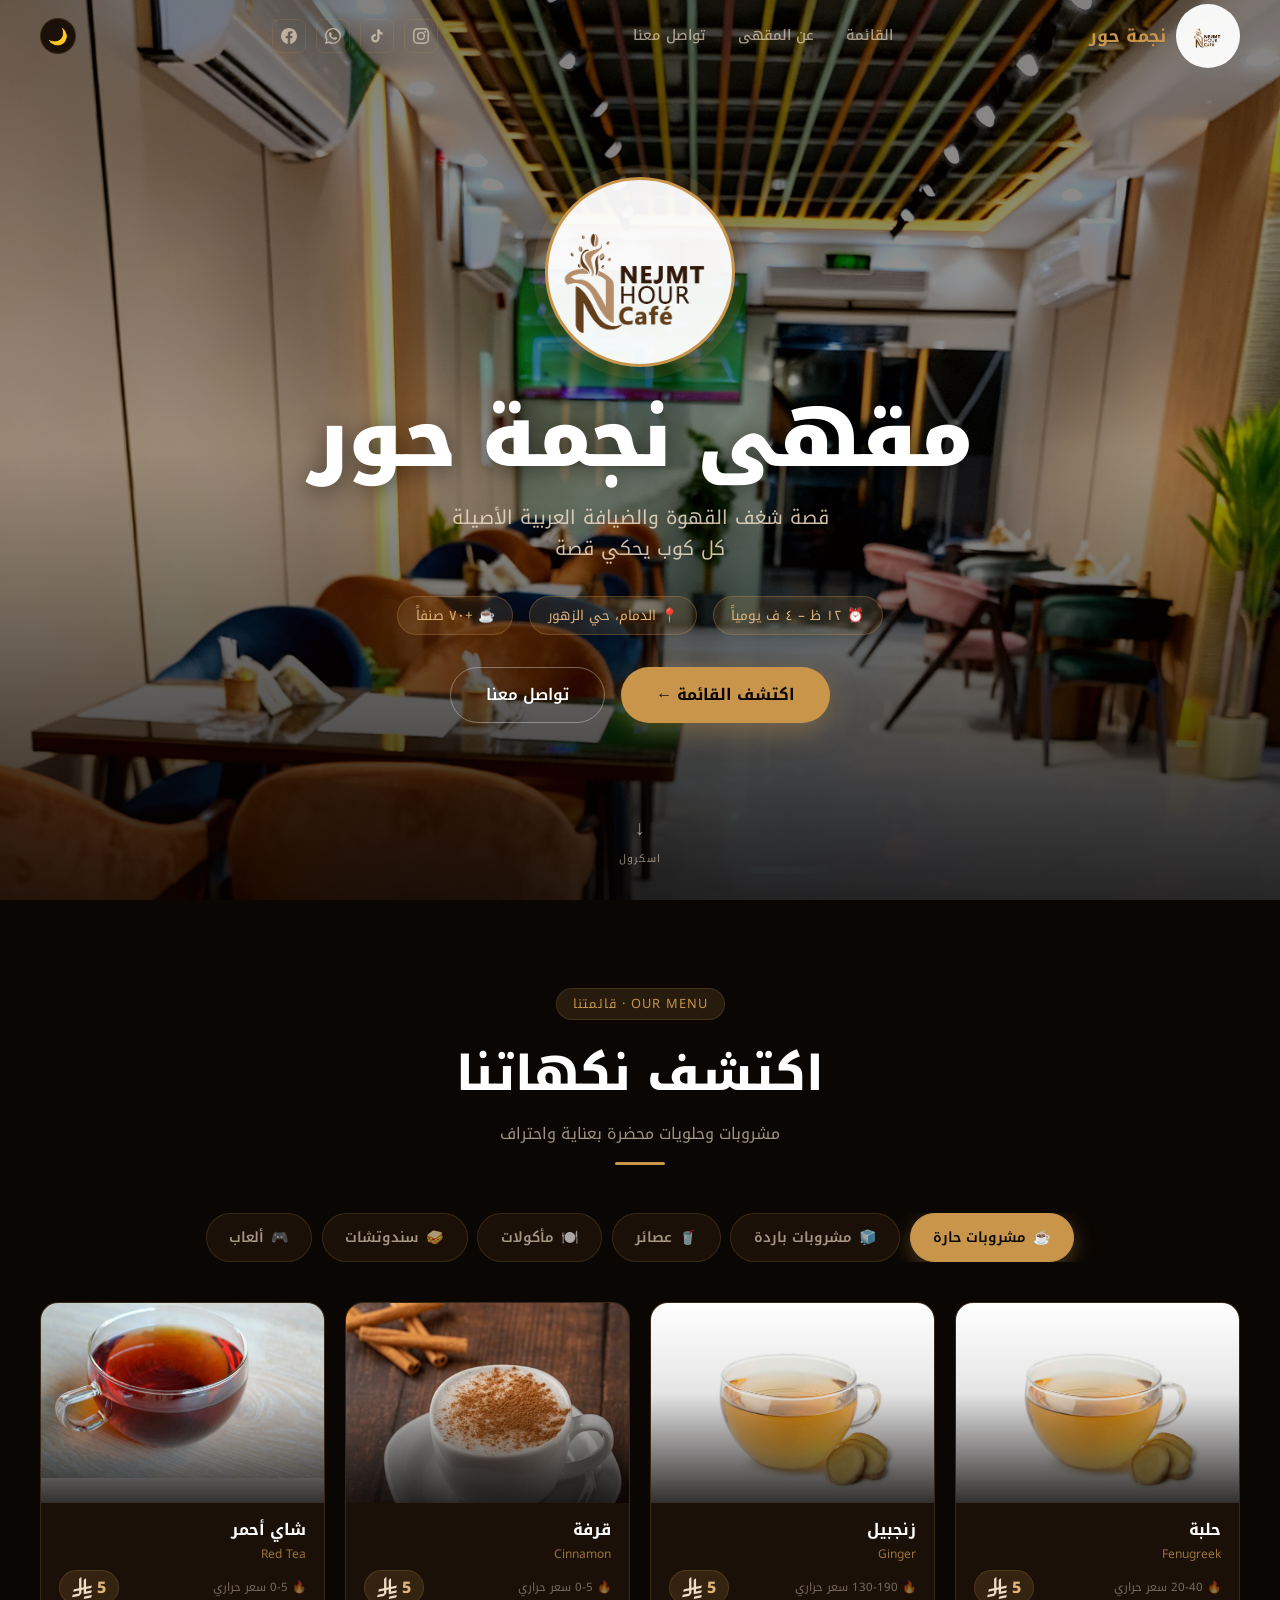
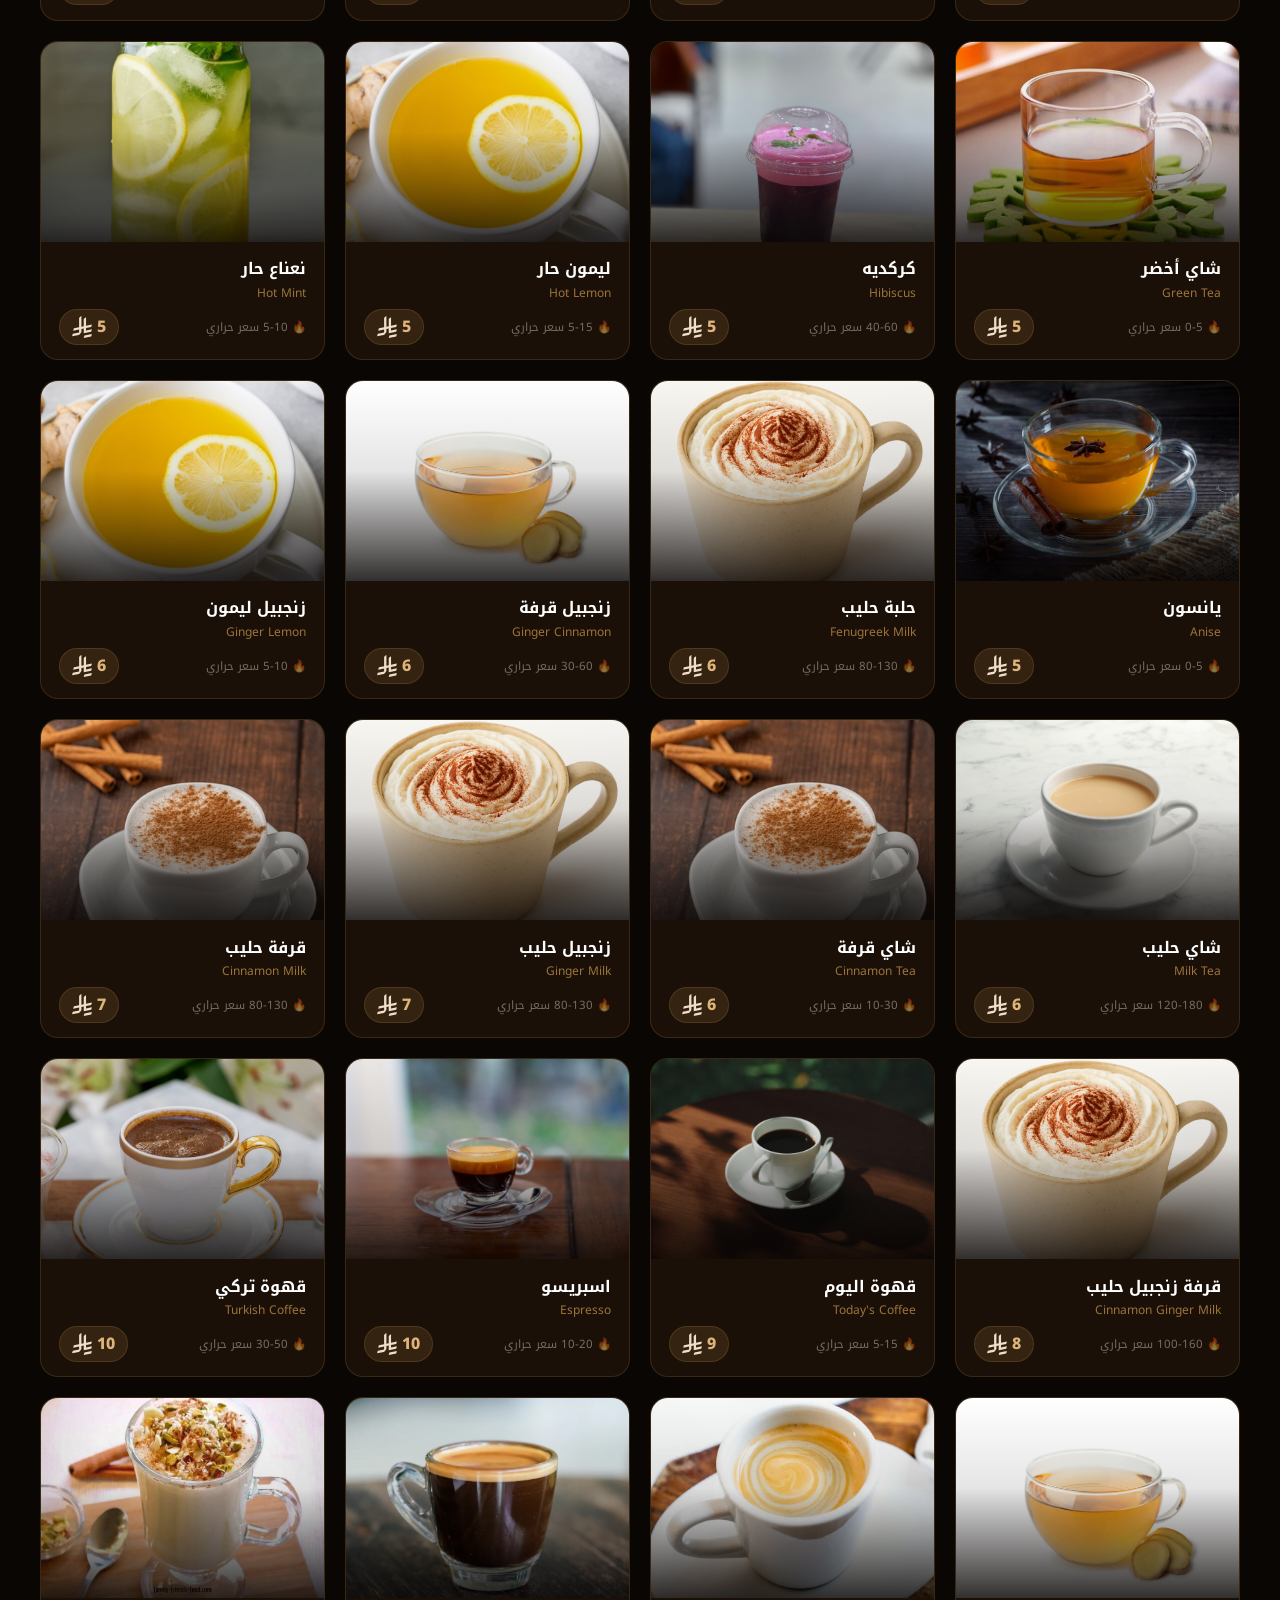
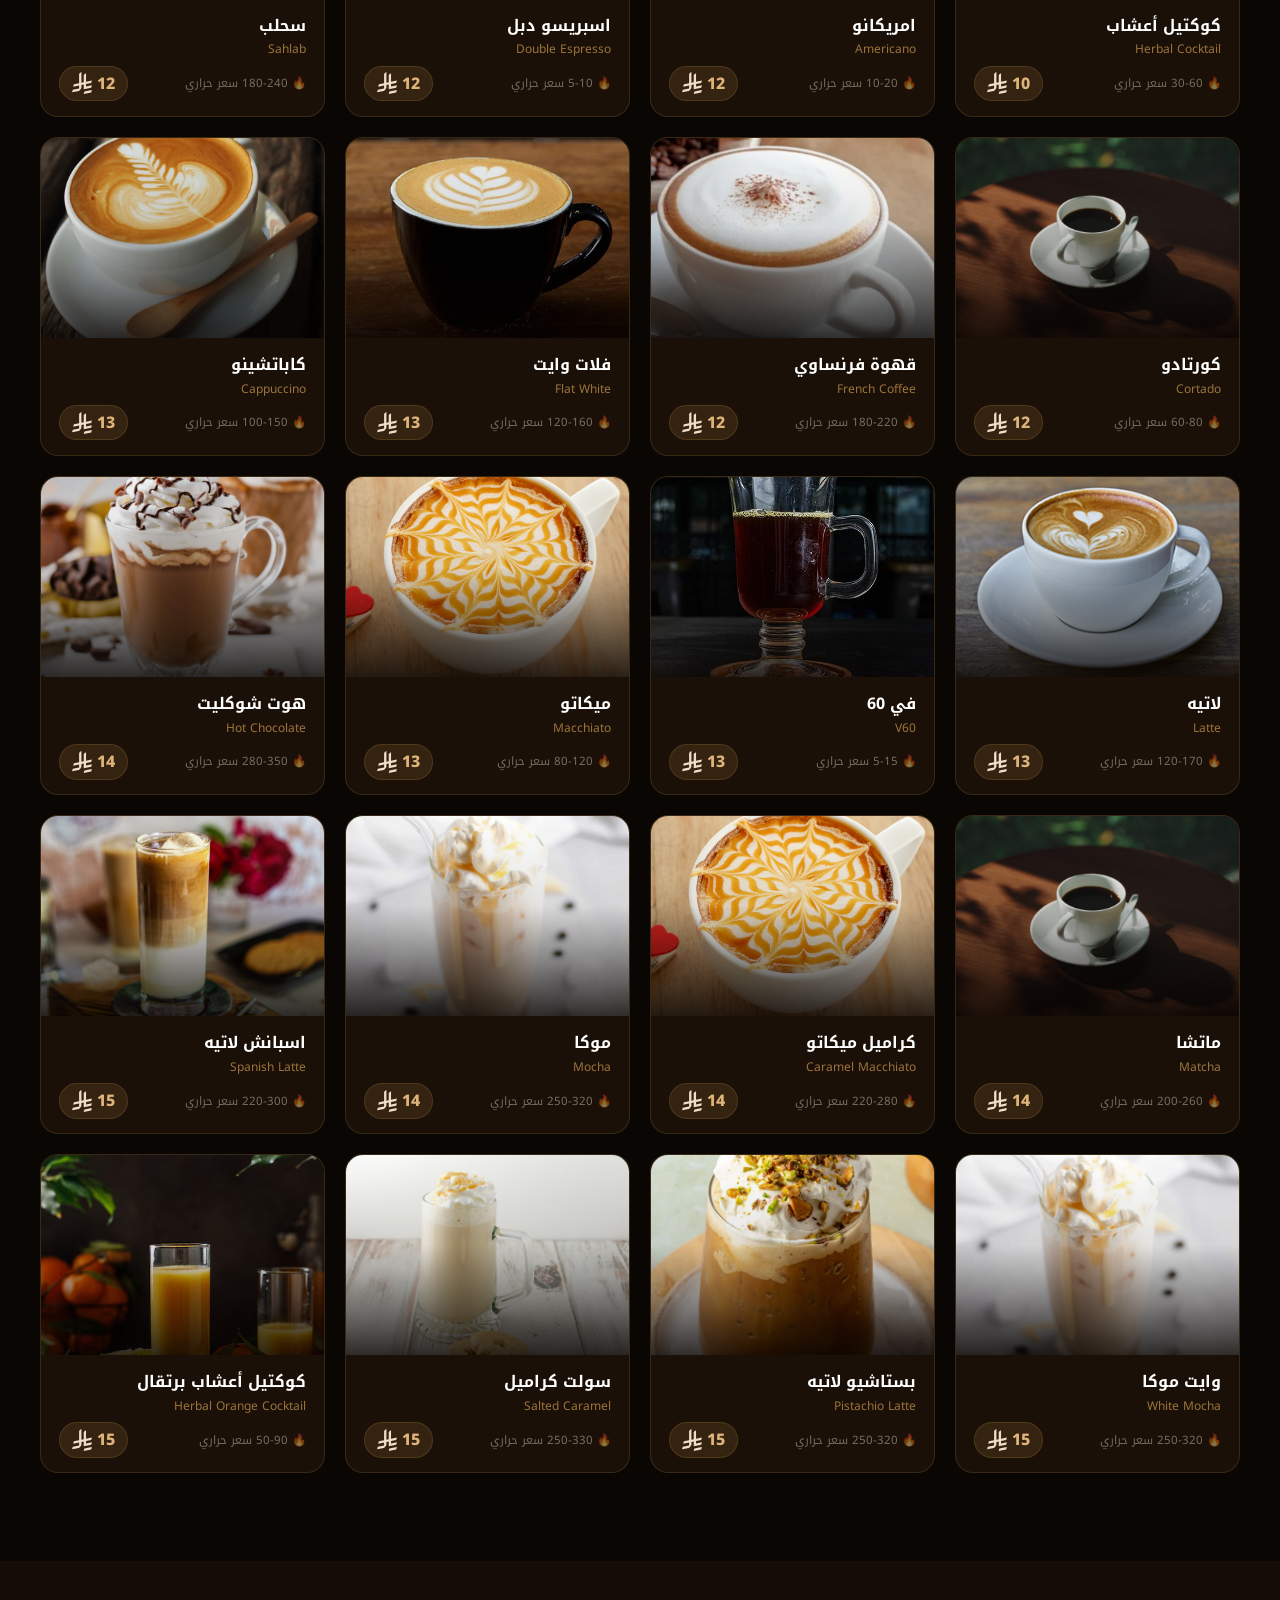
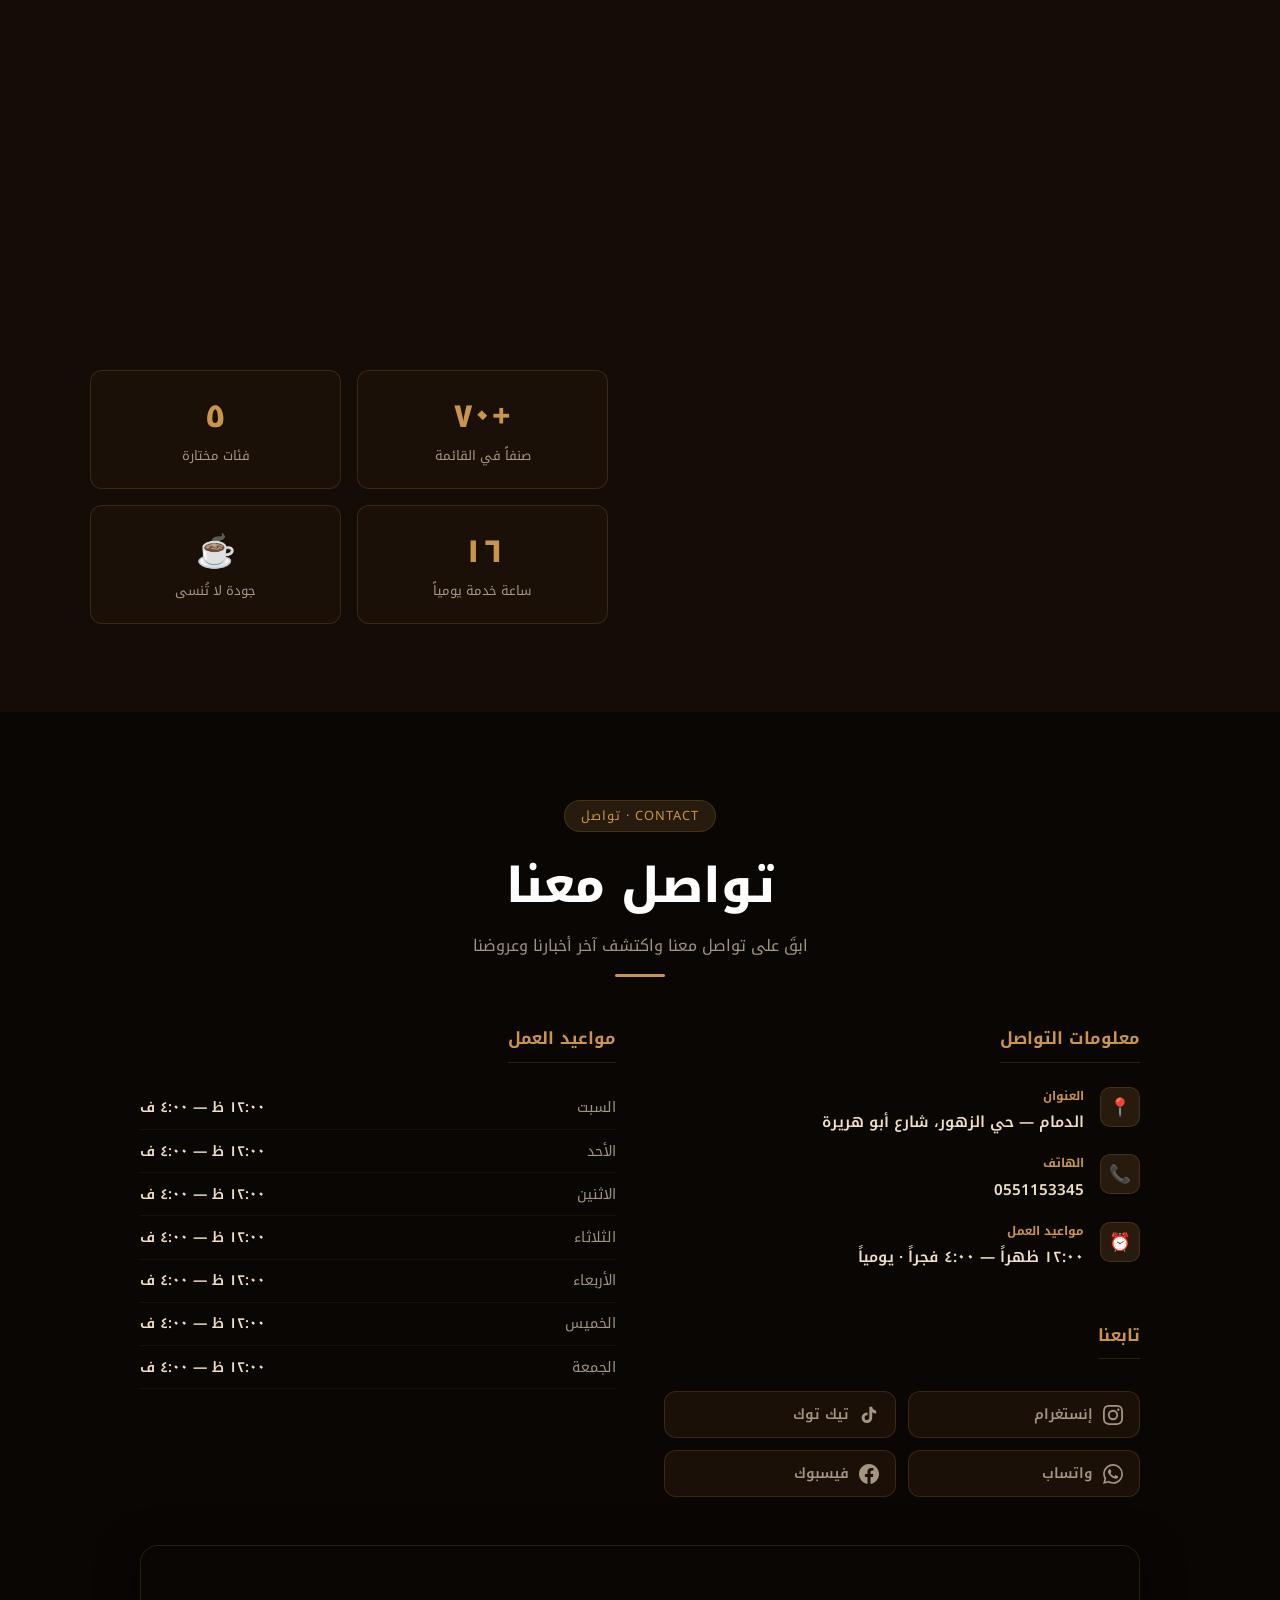
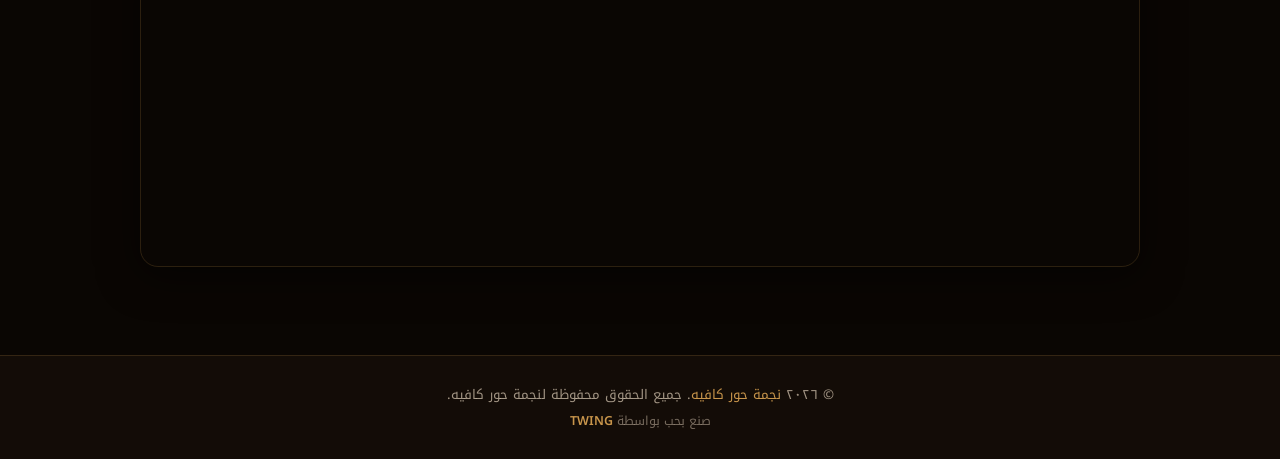
==== commit cca8f904: "Update UI, menu data, and admin fixes - Full menu overhaul: 6 categories (hot, cold, juices, food, s" ====
--- a/index.html
+++ b/index.html
@@ -13,16 +13,41 @@
 <!-- ═══ HEADER ═══ -->
 <header>
   <nav>
+    <!-- Logo — no circle, bigger -->
     <div class="logo">
       <img src="images/logo.png" alt="نجمة حور" />
       <span class="logo-text">نجمة حور</span>
     </div>
+
+    <!-- Nav links -->
     <div class="nav-links">
       <a href="#menu">القائمة</a>
       <a href="#about">عن المقهى</a>
       <a href="#contact">تواصل معنا</a>
     </div>
-    <button class="nav-toggle" aria-label="القائمة">☰</button>
+
+    <!-- Social icons in header -->
+    <div class="nav-socials">
+      <a href="https://www.instagram.com/nejmthourcafe" target="_blank" rel="noopener" title="إنستغرام">
+        <svg viewBox="0 0 24 24" fill="currentColor"><path d="M12 2.163c3.204 0 3.584.012 4.85.07 3.252.148 4.771 1.691 4.919 4.919.058 1.265.069 1.645.069 4.849 0 3.205-.012 3.584-.069 4.849-.149 3.225-1.664 4.771-4.919 4.919-1.266.058-1.644.07-4.85.07-3.204 0-3.584-.012-4.849-.07-3.26-.149-4.771-1.699-4.919-4.92-.058-1.265-.07-1.644-.07-4.849 0-3.204.013-3.583.07-4.849.149-3.227 1.664-4.771 4.919-4.919 1.266-.057 1.645-.069 4.849-.069zM12 0C8.741 0 8.333.014 7.053.072 2.695.272.273 2.69.073 7.052.014 8.333 0 8.741 0 12c0 3.259.014 3.668.072 4.948.2 4.358 2.618 6.78 6.98 6.98C8.333 23.986 8.741 24 12 24c3.259 0 3.668-.014 4.948-.072 4.354-.2 6.782-2.618 6.979-6.98.059-1.28.073-1.689.073-4.948 0-3.259-.014-3.667-.072-4.947-.196-4.354-2.617-6.78-6.979-6.98C15.668.014 15.259 0 12 0zm0 5.838a6.162 6.162 0 100 12.324 6.162 6.162 0 000-12.324zM12 16a4 4 0 110-8 4 4 0 010 8zm6.406-11.845a1.44 1.44 0 100 2.881 1.44 1.44 0 000-2.881z"/></svg>
+      </a>
+      <a href="https://www.tiktok.com/@nejmthour_cafe" target="_blank" rel="noopener" title="تيك توك">
+        <svg viewBox="0 0 24 24" fill="currentColor"><path d="M19.59 6.69a4.83 4.83 0 01-3.77-4.25V2h-3.45v13.67a2.89 2.89 0 01-2.88 2.5 2.89 2.89 0 01-2.89-2.89 2.89 2.89 0 012.89-2.89c.28 0 .54.04.79.1V9.01a6.33 6.33 0 00-.79-.05 6.34 6.34 0 00-6.34 6.34 6.34 6.34 0 006.34 6.34 6.34 6.34 0 006.33-6.34V8.69a8.16 8.16 0 004.77 1.52V6.76a4.85 4.85 0 01-1-.07z"/></svg>
+      </a>
+      <a href="https://wa.me/966551153345" target="_blank" rel="noopener" title="واتساب">
+        <svg viewBox="0 0 24 24" fill="currentColor"><path d="M17.472 14.382c-.297-.149-1.758-.867-2.03-.967-.273-.099-.471-.148-.67.15-.197.297-.767.966-.94 1.164-.173.199-.347.223-.644.075-.297-.15-1.255-.463-2.39-1.475-.883-.788-1.48-1.761-1.653-2.059-.173-.297-.018-.458.13-.606.134-.133.298-.347.446-.52.149-.174.198-.298.298-.497.099-.198.05-.371-.025-.52-.075-.149-.669-1.612-.916-2.207-.242-.579-.487-.5-.669-.51a12.8 12.8 0 00-.57-.01c-.198 0-.52.074-.792.372-.272.297-1.04 1.016-1.04 2.479 0 1.462 1.065 2.875 1.213 3.074.149.198 2.096 3.2 5.077 4.487.709.306 1.262.489 1.694.625.712.227 1.36.195 1.871.118.571-.085 1.758-.719 2.006-1.413.248-.694.248-1.289.173-1.413-.074-.124-.272-.198-.57-.347m-5.421 7.403h-.004a9.87 9.87 0 01-5.031-1.378l-.361-.214-3.741.982.998-3.648-.235-.374a9.86 9.86 0 01-1.51-5.26c.001-5.45 4.436-9.884 9.888-9.884 2.64 0 5.122 1.03 6.988 2.898a9.825 9.825 0 012.893 6.994c-.003 5.45-4.437 9.884-9.885 9.884m8.413-18.297A11.815 11.815 0 0012.05 0C5.495 0 .16 5.335.157 11.892c0 2.096.547 4.142 1.588 5.945L.057 24l6.305-1.654a11.882 11.882 0 005.683 1.448h.005c6.554 0 11.89-5.335 11.893-11.893a11.821 11.821 0 00-3.48-8.413z"/></svg>
+      </a>
+      <a href="https://www.facebook.com/nejmt.hour.cafe" target="_blank" rel="noopener" title="فيسبوك">
+        <svg viewBox="0 0 24 24" fill="currentColor"><path d="M24 12.073c0-6.627-5.373-12-12-12s-12 5.373-12 12c0 5.99 4.388 10.954 10.125 11.854v-8.385H7.078v-3.47h3.047V9.43c0-3.007 1.792-4.669 4.533-4.669 1.312 0 2.686.235 2.686.235v2.953H15.83c-1.491 0-1.956.925-1.956 1.874v2.25h3.328l-.532 3.47h-2.796v8.385C19.612 23.027 24 18.062 24 12.073z"/></svg>
+      </a>
+    </div>
+
+
+    <!-- Theme toggle + mobile hamburger -->
+    <div style="display:flex;align-items:center;gap:8px;">
+      <button class="theme-toggle" id="theme-toggle" aria-label="تبديل الوضع">🌙</button>
+      <button class="nav-toggle" aria-label="القائمة">☰</button>
+    </div>
   </nav>
 </header>
 
@@ -30,12 +55,15 @@
 <section id="hero">
   <div class="hero-bg"></div>
   <div class="hero-content">
-    <img class="hero-logo" src="images/logo.png" alt="نجمة حور" />
+    <!-- Logo bigger inside circle -->
+    <div class="hero-logo-ring">
+      <img src="images/logo.png" alt="نجمة حور" />
+    </div>
     <h1>مقهى نجمة حور</h1>
     <p>قصة شغف القهوة والضيافة العربية الأصيلة<br>كل كوب يحكي قصة</p>
 
     <div class="hero-badges">
-      <span class="hero-badge">⏰ ١٢ظ – ٤ ف يومياً</span>
+      <span class="hero-badge">⏰ ١٢ ظ – ٤ ف يومياً</span>
       <span class="hero-badge">📍 الدمام، حي الزهور</span>
       <span class="hero-badge">☕ +٧٠ صنفاً</span>
     </div>
@@ -47,7 +75,7 @@
   </div>
   <div class="hero-scroll">
     <span>↓</span>
-    <small>اسكرول للأسفل</small>
+    <small>اسكرول</small>
   </div>
 </section>
 
@@ -59,11 +87,9 @@
     <p>مشروبات وحلويات محضرة بعناية واحتراف</p>
     <div class="divider"></div>
   </div>
-
   <div class="tabs-wrap">
     <div class="tabs" id="tabs"></div>
   </div>
-
   <div class="menu-grid" id="menu-grid"></div>
 </section>
 
@@ -74,35 +100,17 @@
       <img src="images/menu/cafe.jpeg" alt="مقهى نجمة حور" />
     </div>
     <div class="about-text">
-      <div class="section-header reveal" style="text-align:right; margin-bottom:1.5rem;">
+      <div class="section-header reveal" style="text-align:right;margin-bottom:1.5rem;">
         <span class="section-tag">OUR STORY · قصتنا</span>
         <h2>عن المقهى</h2>
       </div>
-      <p class="reveal">
-        مرحباً بكم في مقهى نجمة حور، حيث تلتقي أجود خلطات القهوة
-        مع أصالة الضيافة العربية في أجواء دافئة ومريحة.
-      </p>
-      <p class="reveal">
-        نؤمن بأن كل كوب قهوة يحكي قصة — قصة الاعتناء بكل تفصيلة،
-        من اختيار الحبوب إلى اللمسة الأخيرة في كوبك.
-      </p>
+      <p class="reveal">مرحباً بكم في مقهى نجمة حور، حيث تلتقي أجود خلطات القهوة مع أصالة الضيافة العربية في أجواء دافئة ومريحة.</p>
+      <p class="reveal">نؤمن بأن كل كوب قهوة يحكي قصة — قصة الاعتناء بكل تفصيلة، من اختيار الحبوب إلى اللمسة الأخيرة في كوبك.</p>
       <div class="stats-grid reveal">
-        <div class="stat-card">
-          <span class="stat-num">+٧٠</span>
-          <span class="stat-label">صنفاً في القائمة</span>
-        </div>
-        <div class="stat-card">
-          <span class="stat-num">٥</span>
-          <span class="stat-label">فئات مختارة</span>
-        </div>
-        <div class="stat-card">
-          <span class="stat-num">١٦</span>
-          <span class="stat-label">ساعة خدمة يومياً</span>
-        </div>
-        <div class="stat-card">
-          <span class="stat-num">☕</span>
-          <span class="stat-label">جودة لا تُنسى</span>
-        </div>
+        <div class="stat-card"><span class="stat-num">+٧٠</span><span class="stat-label">صنفاً في القائمة</span></div>
+        <div class="stat-card"><span class="stat-num">٥</span><span class="stat-label">فئات مختارة</span></div>
+        <div class="stat-card"><span class="stat-num">١٦</span><span class="stat-label">ساعة خدمة يومياً</span></div>
+        <div class="stat-card"><span class="stat-num">☕</span><span class="stat-label">جودة لا تُنسى</span></div>
       </div>
     </div>
   </div>
@@ -118,19 +126,17 @@
   </div>
 
   <div class="contact-inner">
-    <div class="reveal">
+    <div class="contact-block reveal">
       <h3>معلومات التواصل</h3>
-
       <div class="contact-item">
         <div class="c-icon">📍</div>
         <div class="c-info">
           <strong>العنوان</strong>
-          <a href="https://maps.google.com/?q=الدمام+حي+الزهور+شارع+ابو+هريرة" target="_blank" rel="noopener">
+          <a href="https://maps.app.goo.gl/KxnZUq78EVGkxaut8" target="_blank" rel="noopener">
             الدمام — حي الزهور، شارع أبو هريرة
           </a>
         </div>
       </div>
-
       <div class="contact-item">
         <div class="c-icon">📞</div>
         <div class="c-info">
@@ -138,7 +144,6 @@
           <a href="tel:+966551153345">0551153345</a>
         </div>
       </div>
-
       <div class="contact-item">
         <div class="c-icon">⏰</div>
         <div class="c-info">
@@ -149,36 +154,26 @@
 
       <h3 style="margin-top:2rem;">تابعنا</h3>
       <div class="social-grid">
-
-        <a class="social-link instagram" href="https://www.instagram.com/nejmt_hour_cafe" target="_blank" rel="noopener">
+        <a class="social-link instagram" href="https://www.instagram.com/nejmthourcafe" target="_blank" rel="noopener">
           <svg viewBox="0 0 24 24" fill="currentColor"><path d="M12 2.163c3.204 0 3.584.012 4.85.07 3.252.148 4.771 1.691 4.919 4.919.058 1.265.069 1.645.069 4.849 0 3.205-.012 3.584-.069 4.849-.149 3.225-1.664 4.771-4.919 4.919-1.266.058-1.644.07-4.85.07-3.204 0-3.584-.012-4.849-.07-3.26-.149-4.771-1.699-4.919-4.92-.058-1.265-.07-1.644-.07-4.849 0-3.204.013-3.583.07-4.849.149-3.227 1.664-4.771 4.919-4.919 1.266-.057 1.645-.069 4.849-.069zM12 0C8.741 0 8.333.014 7.053.072 2.695.272.273 2.69.073 7.052.014 8.333 0 8.741 0 12c0 3.259.014 3.668.072 4.948.2 4.358 2.618 6.78 6.98 6.98C8.333 23.986 8.741 24 12 24c3.259 0 3.668-.014 4.948-.072 4.354-.2 6.782-2.618 6.979-6.98.059-1.28.073-1.689.073-4.948 0-3.259-.014-3.667-.072-4.947-.196-4.354-2.617-6.78-6.979-6.98C15.668.014 15.259 0 12 0zm0 5.838a6.162 6.162 0 100 12.324 6.162 6.162 0 000-12.324zM12 16a4 4 0 110-8 4 4 0 010 8zm6.406-11.845a1.44 1.44 0 100 2.881 1.44 1.44 0 000-2.881z"/></svg>
           إنستغرام
         </a>
-
-        <a class="social-link tiktok" href="https://www.tiktok.com/@nejmt_hour_cafe" target="_blank" rel="noopener">
+        <a class="social-link tiktok" href="https://www.tiktok.com/@nejmthour_cafe" target="_blank" rel="noopener">
           <svg viewBox="0 0 24 24" fill="currentColor"><path d="M19.59 6.69a4.83 4.83 0 01-3.77-4.25V2h-3.45v13.67a2.89 2.89 0 01-2.88 2.5 2.89 2.89 0 01-2.89-2.89 2.89 2.89 0 012.89-2.89c.28 0 .54.04.79.1V9.01a6.33 6.33 0 00-.79-.05 6.34 6.34 0 00-6.34 6.34 6.34 6.34 0 006.34 6.34 6.34 6.34 0 006.33-6.34V8.69a8.16 8.16 0 004.77 1.52V6.76a4.85 4.85 0 01-1-.07z"/></svg>
           تيك توك
         </a>
-
         <a class="social-link whatsapp" href="https://wa.me/966551153345" target="_blank" rel="noopener">
           <svg viewBox="0 0 24 24" fill="currentColor"><path d="M17.472 14.382c-.297-.149-1.758-.867-2.03-.967-.273-.099-.471-.148-.67.15-.197.297-.767.966-.94 1.164-.173.199-.347.223-.644.075-.297-.15-1.255-.463-2.39-1.475-.883-.788-1.48-1.761-1.653-2.059-.173-.297-.018-.458.13-.606.134-.133.298-.347.446-.52.149-.174.198-.298.298-.497.099-.198.05-.371-.025-.52-.075-.149-.669-1.612-.916-2.207-.242-.579-.487-.5-.669-.51a12.8 12.8 0 00-.57-.01c-.198 0-.52.074-.792.372-.272.297-1.04 1.016-1.04 2.479 0 1.462 1.065 2.875 1.213 3.074.149.198 2.096 3.2 5.077 4.487.709.306 1.262.489 1.694.625.712.227 1.36.195 1.871.118.571-.085 1.758-.719 2.006-1.413.248-.694.248-1.289.173-1.413-.074-.124-.272-.198-.57-.347m-5.421 7.403h-.004a9.87 9.87 0 01-5.031-1.378l-.361-.214-3.741.982.998-3.648-.235-.374a9.86 9.86 0 01-1.51-5.26c.001-5.45 4.436-9.884 9.888-9.884 2.64 0 5.122 1.03 6.988 2.898a9.825 9.825 0 012.893 6.994c-.003 5.45-4.437 9.884-9.885 9.884m8.413-18.297A11.815 11.815 0 0012.05 0C5.495 0 .16 5.335.157 11.892c0 2.096.547 4.142 1.588 5.945L.057 24l6.305-1.654a11.882 11.882 0 005.683 1.448h.005c6.554 0 11.89-5.335 11.893-11.893a11.821 11.821 0 00-3.48-8.413z"/></svg>
           واتساب
         </a>
-
         <a class="social-link facebook" href="https://www.facebook.com/nejmt.hour.cafe" target="_blank" rel="noopener">
           <svg viewBox="0 0 24 24" fill="currentColor"><path d="M24 12.073c0-6.627-5.373-12-12-12s-12 5.373-12 12c0 5.99 4.388 10.954 10.125 11.854v-8.385H7.078v-3.47h3.047V9.43c0-3.007 1.792-4.669 4.533-4.669 1.312 0 2.686.235 2.686.235v2.953H15.83c-1.491 0-1.956.925-1.956 1.874v2.25h3.328l-.532 3.47h-2.796v8.385C19.612 23.027 24 18.062 24 12.073z"/></svg>
           فيسبوك
         </a>
-
-        <a class="social-link twitter" href="https://twitter.com/nejmt_hour_cafe" target="_blank" rel="noopener">
-          <svg viewBox="0 0 24 24" fill="currentColor"><path d="M18.244 2.25h3.308l-7.227 8.26 8.502 11.24H16.17l-5.214-6.817L4.99 21.75H1.68l7.73-8.835L1.254 2.25H8.08l4.713 6.231zm-1.161 17.52h1.833L7.084 4.126H5.117z"/></svg>
-          تويتر
-        </a>
-
-      </div>
-    </div>
-
-    <div class="reveal">
+      </div>
+    </div>
+
+    <div class="contact-block reveal">
       <h3>مواعيد العمل</h3>
       <ul class="hours-list">
         <li><span>السبت</span>    <span>١٢:٠٠ ظ — ٤:٠٠ ف</span></li>
@@ -191,12 +186,33 @@
       </ul>
     </div>
   </div>
+
+  <!-- Google Maps -->
+  <div class="map-wrap reveal">
+    <iframe
+      src="https://maps.google.com/maps?q=نجمة+حور+كافيه+الدمام+حي+الزهور&output=embed&hl=ar&z=16"
+      allowfullscreen
+      loading="lazy"
+      referrerpolicy="no-referrer-when-downgrade"
+      title="موقع مقهى نجمة حور">
+    </iframe>
+  </div>
 </section>
 
 <!-- ═══ FOOTER ═══ -->
 <footer>
-  <p>© ٢٠٢٥ <span>مقهى نجمة حور</span>. جميع الحقوق محفوظة.</p>
+  <p>© ٢٠٢٦ <span>نجمة حور كافيه</span>. جميع الحقوق محفوظة لنجمة حور كافيه.</p>
+  <p class="credit">صنع بحب بواسطة <a href="https://ti-wing.com" target="_blank" rel="noopener">TWING</a></p>
 </footer>
+
+<!-- SAR symbol template (hidden) -->
+<svg xmlns="http://www.w3.org/2000/svg" style="display:none">
+  <symbol id="sar" viewBox="0 0 32 22">
+    <path d="M29,4 C29,4 22,3.5 15.5,8.5 C9,13.5 7,19 7,19 L3,19 L3,16 L5.5,16 C5.5,16 8,11 14,6.5 C20,2 29,1.5 29,4 Z"/>
+    <rect x="3" y="11.5" width="10" height="2.2" rx="1.1"/>
+    <rect x="3" y="7"    width="7"  height="2.2" rx="1.1"/>
+  </symbol>
+</svg>
 
 <script src="js/app.js"></script>
 </body>
--- a/css/style.css
+++ b/css/style.css
@@ -1,11 +1,12 @@
 @import url('https://fonts.googleapis.com/css2?family=Noto+Kufi+Arabic:wght@300;400;500;600;700;800;900&display=swap');
 
-/* ── Variables ── */
+/* ══════════════════════════════════════════
+   DARK MODE (default)
+   ══════════════════════════════════════════ */
 :root {
   --bg:          #0A0603;
   --bg-2:        #130C07;
   --bg-card:     #1A1008;
-  --bg-card-h:   #221508;
   --gold:        #C8954B;
   --gold-light:  #DFB47A;
   --gold-dim:    rgba(200,149,75,0.15);
@@ -15,8 +16,32 @@
   --border:      rgba(200,149,75,0.18);
   --border-h:    rgba(200,149,75,0.5);
   --shadow:      0 8px 40px rgba(0,0,0,0.55);
+  --text-muted:  rgba(240,222,200,0.45);
   --radius:      18px;
   --radius-sm:   12px;
+  --header-bg:   rgba(10,6,3,0.88);
+  --map-filter:  none;
+}
+
+/* ══════════════════════════════════════════
+   LIGHT MODE
+   ══════════════════════════════════════════ */
+body.light {
+  --bg:          #FAF4EC;
+  --bg-2:        #F0E4D0;
+  --bg-card:     #FFFFFF;
+  --gold:        #A8742E;
+  --gold-light:  #C8954B;
+  --gold-dim:    rgba(168,116,46,0.1);
+  --cream:       #2C1810;
+  --cream-dim:   rgba(44,24,16,0.7);
+  --white:       #1A0E08;
+  --border:      rgba(168,116,46,0.2);
+  --border-h:    rgba(168,116,46,0.5);
+  --shadow:      0 8px 40px rgba(0,0,0,0.12);
+  --text-muted:  rgba(44,24,16,0.45);
+  --header-bg:   rgba(250,244,236,0.92);
+  --map-filter:  none;
 }
 
 /* ── Reset ── */
@@ -29,6 +54,7 @@
   color: var(--cream);
   line-height: 1.6;
   overflow-x: hidden;
+  transition: background 0.3s, color 0.3s;
 }
 img { display: block; max-width: 100%; }
 a  { text-decoration: none; color: inherit; }
@@ -38,35 +64,82 @@
 ::-webkit-scrollbar-track { background: var(--bg-2); }
 ::-webkit-scrollbar-thumb { background: var(--gold); border-radius: 6px; }
 
-/* ── Header ── */
+/* ══════════════════════════════════════════
+   HEADER
+   ══════════════════════════════════════════ */
 header {
   position: fixed; top: 0; inset-inline: 0; z-index: 100;
   padding: 0 2rem;
   transition: background 0.4s, backdrop-filter 0.4s, border-bottom 0.4s;
 }
 header.scrolled {
-  background: rgba(10,6,3,0.88);
+  background: var(--header-bg);
   backdrop-filter: blur(16px);
   border-bottom: 1px solid var(--border);
 }
 nav {
   max-width: 1200px; margin: 0 auto;
   height: 72px; display: flex; align-items: center; justify-content: space-between;
-}
-.logo { display: flex; align-items: center; gap: 12px; }
-.logo img { height: 46px; width: 46px; border-radius: 50%; object-fit: cover; border: 2px solid var(--gold); }
-.logo-text { font-size: 1.15rem; font-weight: 700; color: var(--gold); }
-.nav-links { display: flex; gap: 2.5rem; }
-.nav-links a { font-size: 0.92rem; font-weight: 500; color: var(--cream-dim); transition: color 0.2s; position: relative; }
+  gap: 1rem;
+}
+
+/* Logo — circle with white bg */
+.logo { display: flex; align-items: center; gap: 10px; }
+.logo img {
+  width: 64px; height: 64px;
+  object-fit: contain;
+  border-radius: 50%;
+  background: rgba(255,255,255,0.95);
+  padding: 4px;
+  flex-shrink: 0;
+}
+.logo-text { font-size: 1.1rem; font-weight: 700; color: var(--gold); }
+
+/* Nav links */
+.nav-links { display: flex; gap: 2rem; }
+.nav-links a {
+  font-size: 0.9rem; font-weight: 500; color: var(--cream-dim);
+  transition: color 0.2s; position: relative;
+}
 .nav-links a::after {
   content: ''; position: absolute; bottom: -4px; right: 0; width: 0; height: 2px;
   background: var(--gold); border-radius: 2px; transition: width 0.3s;
 }
 .nav-links a:hover { color: var(--gold); }
 .nav-links a:hover::after { width: 100%; }
-.nav-toggle { display: none; background: none; border: 2px solid var(--border); border-radius: 8px; padding: 6px 10px; font-size: 1.2rem; cursor: pointer; color: var(--cream); }
-
-/* ── Hero ── */
+
+/* Header social icons */
+.nav-socials {
+  display: flex; align-items: center; gap: 10px;
+}
+.nav-socials a {
+  display: flex; align-items: center; justify-content: center;
+  width: 34px; height: 34px; border-radius: 8px;
+  color: var(--cream-dim); border: 1px solid var(--border);
+  transition: all 0.2s;
+}
+.nav-socials a svg { width: 16px; height: 16px; }
+.nav-socials a:hover { color: var(--gold); border-color: var(--gold); background: var(--gold-dim); }
+
+/* Theme toggle */
+.theme-toggle {
+  background: var(--bg-card); border: 1px solid var(--border);
+  border-radius: 50px; width: 36px; height: 36px;
+  display: flex; align-items: center; justify-content: center;
+  cursor: pointer; font-size: 1rem; transition: all 0.2s; flex-shrink: 0;
+}
+.theme-toggle:hover { border-color: var(--gold); }
+
+/* Mobile toggle */
+.nav-toggle {
+  display: none; background: none; border: 1px solid var(--border);
+  border-radius: 8px; padding: 6px 10px; font-size: 1.1rem;
+  cursor: pointer; color: var(--cream);
+}
+
+/* ══════════════════════════════════════════
+   HERO
+   ══════════════════════════════════════════ */
 #hero {
   position: relative; min-height: 100svh;
   display: flex; align-items: center; justify-content: center;
@@ -75,23 +148,32 @@
 .hero-bg {
   position: absolute; inset: 0; z-index: 0;
   background: url('../images/menu/cafe.jpeg') center/cover no-repeat;
-}
+  transition: filter 0.3s;
+}
+body.light .hero-bg { filter: brightness(0.85); }
 .hero-bg::after {
   content: ''; position: absolute; inset: 0;
-  background: linear-gradient(
-    to bottom,
-    rgba(5,2,1,0.55) 0%,
-    rgba(5,2,1,0.45) 50%,
-    rgba(5,2,1,0.88) 100%
-  );
+  background: linear-gradient(to bottom, rgba(5,2,1,0.5) 0%, rgba(5,2,1,0.4) 50%, rgba(5,2,1,0.85) 100%);
 }
 .hero-content { position: relative; z-index: 1; max-width: 720px; padding: 0 1.5rem; }
-.hero-logo {
-  width: 120px; height: 120px; border-radius: 50%; object-fit: cover;
+
+/* Hero logo — circle wrapper + scaled img inside */
+.hero-logo-ring {
+  width: 190px; height: 190px; border-radius: 50%;
+  overflow: hidden;
+  background: rgba(255,255,255,0.95);
   margin: 0 auto 1.75rem;
   border: 3px solid var(--gold);
-  box-shadow: 0 0 0 8px rgba(200,149,75,0.12), 0 16px 48px rgba(0,0,0,0.6);
+  box-shadow: 0 0 0 12px rgba(200,149,75,0.12), 0 16px 48px rgba(0,0,0,0.6);
+  display: flex; align-items: center; justify-content: center;
   animation: logoPop 0.9s cubic-bezier(0.22,1,0.36,1) both;
+  flex-shrink: 0;
+}
+.hero-logo-ring img {
+  width: 100%; height: 100%;
+  object-fit: contain;
+  transform: scale(1.55);
+  transform-origin: center;
 }
 @keyframes logoPop {
   from { opacity: 0; transform: scale(0.7); }
@@ -99,13 +181,13 @@
 }
 .hero-content h1 {
   font-size: clamp(2.8rem, 8vw, 5rem); font-weight: 900;
-  color: var(--white); line-height: 1.1; letter-spacing: -1px;
+  color: #fff; line-height: 1.1; letter-spacing: -1px;
   text-shadow: 0 4px 24px rgba(0,0,0,0.5);
   animation: slideUp 0.9s 0.2s cubic-bezier(0.22,1,0.36,1) both;
 }
 .hero-content p {
   font-size: clamp(1rem, 2.5vw, 1.2rem); color: rgba(240,222,200,0.85);
-  margin: 1.25rem auto 2.5rem; max-width: 480px;
+  margin: 1.25rem auto 2rem; max-width: 480px;
   animation: slideUp 0.9s 0.35s cubic-bezier(0.22,1,0.36,1) both;
 }
 @keyframes slideUp {
@@ -114,12 +196,12 @@
 }
 .hero-badges {
   display: flex; gap: 1rem; justify-content: center; flex-wrap: wrap;
-  margin-bottom: 2.5rem;
+  margin-bottom: 2rem;
   animation: slideUp 0.9s 0.45s cubic-bezier(0.22,1,0.36,1) both;
 }
 .hero-badge {
   display: flex; align-items: center; gap: 6px;
-  background: rgba(200,149,75,0.15); border: 1px solid var(--border);
+  background: rgba(200,149,75,0.15); border: 1px solid rgba(200,149,75,0.3);
   backdrop-filter: blur(8px); border-radius: 50px;
   padding: 0.45rem 1.1rem; font-size: 0.85rem; color: var(--gold-light);
 }
@@ -129,28 +211,30 @@
 }
 .btn-primary {
   display: inline-flex; align-items: center; gap: 8px;
-  background: var(--gold); color: var(--bg); font-size: 1rem; font-weight: 700;
+  background: var(--gold); color: #0A0603; font-size: 1rem; font-weight: 700;
   padding: 0.9rem 2.2rem; border-radius: 50px;
   transition: all 0.3s; box-shadow: 0 8px 28px rgba(200,149,75,0.4);
 }
-.btn-primary:hover { background: var(--gold-light); transform: translateY(-3px); box-shadow: 0 12px 36px rgba(200,149,75,0.5); }
+.btn-primary:hover { background: var(--gold-light); transform: translateY(-3px); }
 .btn-secondary {
   display: inline-flex; align-items: center; gap: 8px;
-  background: transparent; color: var(--cream); font-size: 1rem; font-weight: 600;
-  padding: 0.9rem 2.2rem; border-radius: 50px; border: 1.5px solid rgba(240,222,200,0.35);
+  background: transparent; color: #fff; font-size: 1rem; font-weight: 600;
+  padding: 0.9rem 2.2rem; border-radius: 50px; border: 1.5px solid rgba(255,255,255,0.35);
   transition: all 0.3s;
 }
 .btn-secondary:hover { border-color: var(--gold); color: var(--gold); transform: translateY(-3px); }
 .hero-scroll {
   position: absolute; bottom: 2rem; left: 50%; transform: translateX(-50%);
   display: flex; flex-direction: column; align-items: center; gap: 6px;
-  color: var(--cream-dim); font-size: 0.78rem; letter-spacing: 1px;
+  color: rgba(240,222,200,0.6); font-size: 0.78rem; letter-spacing: 1px;
   animation: bounce 2s 1.5s infinite;
 }
-.hero-scroll span { font-size: 1.5rem; }
+.hero-scroll span { font-size: 1.3rem; }
 @keyframes bounce { 0%,100%{transform:translateX(-50%) translateY(0)} 50%{transform:translateX(-50%) translateY(8px)} }
 
-/* ── Section commons ── */
+/* ══════════════════════════════════════════
+   SECTIONS
+   ══════════════════════════════════════════ */
 section { padding: 5.5rem 2rem; }
 .section-header { text-align: center; margin-bottom: 3rem; }
 .section-tag {
@@ -165,28 +249,22 @@
 .section-header p { font-size: 1rem; color: var(--cream-dim); }
 .divider { width: 50px; height: 3px; background: var(--gold); border-radius: 3px; margin: 1rem auto 0; }
 
-/* ── Menu Section ── */
+/* ══════════════════════════════════════════
+   MENU
+   ══════════════════════════════════════════ */
 #menu { background: var(--bg); }
 
-/* Tabs */
 .tabs-wrap { overflow-x: auto; scrollbar-width: none; margin-bottom: 2.5rem; }
 .tabs-wrap::-webkit-scrollbar { display: none; }
-.tabs {
-  display: flex; gap: 0.6rem; justify-content: center;
-  min-width: max-content; padding: 0 1rem;
-}
+.tabs { display: flex; gap: 0.6rem; justify-content: center; min-width: max-content; padding: 0 1rem; }
 .tab-btn {
-  background: var(--bg-card); border: 1.5px solid var(--border);
-  border-radius: 50px; padding: 0.6rem 1.4rem;
-  font-family: inherit; font-size: 0.88rem; font-weight: 600;
+  background: var(--bg-card); border: 1.5px solid var(--border); border-radius: 50px;
+  padding: 0.6rem 1.4rem; font-family: inherit; font-size: 0.88rem; font-weight: 600;
   color: var(--cream-dim); cursor: pointer; transition: all 0.25s;
   white-space: nowrap; display: flex; align-items: center; gap: 7px;
 }
 .tab-btn:hover { border-color: var(--gold); color: var(--gold-light); }
-.tab-btn.active {
-  background: var(--gold); border-color: var(--gold); color: var(--bg);
-  box-shadow: 0 6px 20px rgba(200,149,75,0.35);
-}
+.tab-btn.active { background: var(--gold); border-color: var(--gold); color: #0A0603; box-shadow: 0 6px 20px rgba(200,149,75,0.35); }
 
 /* Grid */
 .menu-grid {
@@ -197,43 +275,45 @@
 
 /* Card */
 .menu-card {
-  background: var(--bg-card); border: 1px solid var(--border);
-  border-radius: var(--radius); overflow: hidden;
-  transition: transform 0.3s, border-color 0.3s, box-shadow 0.3s;
+  background: var(--bg-card); border: 1px solid var(--border); border-radius: var(--radius);
+  overflow: hidden; transition: transform 0.3s, border-color 0.3s, box-shadow 0.3s;
   opacity: 0; transform: translateY(20px);
-  cursor: default;
 }
 .menu-card.visible { opacity: 1; transform: translateY(0); }
 .menu-card:hover { transform: translateY(-6px); border-color: var(--border-h); box-shadow: var(--shadow); }
 
-.card-img-wrap {
-  position: relative; height: 190px; overflow: hidden;
-}
+.card-img-wrap { position: relative; height: 200px; overflow: hidden; }
 .card-img-wrap img {
   width: 100%; height: 100%; object-fit: cover;
   transition: transform 0.5s cubic-bezier(0.4,0,0.2,1);
 }
 .menu-card:hover .card-img-wrap img { transform: scale(1.08); }
+
+/* Gradient overlay */
 .card-img-overlay {
   position: absolute; inset: 0;
-  background: linear-gradient(to top, rgba(5,2,1,0.75) 0%, transparent 55%);
-}
+  background: linear-gradient(to top, rgba(5,2,1,0.82) 0%, rgba(5,2,1,0.1) 55%, transparent 100%);
+}
+
+/* Price — inside card body next to calories */
 .price-badge {
-  position: absolute; top: 12px; left: 12px;
-  background: var(--gold); color: var(--bg);
-  font-size: 0.88rem; font-weight: 800;
-  padding: 4px 12px; border-radius: 50px;
-  box-shadow: 0 4px 12px rgba(0,0,0,0.4);
-}
-
-.card-body { padding: 1rem 1.1rem 1.1rem; }
-.card-names { margin-bottom: 0.5rem; }
+  display: inline-flex; align-items: center; gap: 5px;
+  background: var(--gold-dim); border: 1px solid var(--border);
+  border-radius: 50px; padding: 4px 12px;
+}
+.price-num { font-size: 1rem; font-weight: 800; color: var(--gold-light); }
+.sar-icon { width: 20px; height: 22px; fill: var(--gold-light); flex-shrink: 0; }
+
+/* Card body */
+.card-body { padding: 0.9rem 1.1rem; }
 .name-ar { display: block; font-size: 1rem; font-weight: 700; color: var(--white); margin-bottom: 2px; }
-.name-en { display: block; font-size: 0.76rem; color: rgba(200,149,75,0.7); font-weight: 400; }
-.card-meta { display: flex; align-items: center; justify-content: space-between; }
-.calories { font-size: 0.72rem; color: rgba(240,222,200,0.45); }
-
-/* ── About Section ── */
+.name-en { display: block; font-size: 0.75rem; color: var(--gold); font-weight: 400; opacity: 0.75; margin-bottom: 6px; }
+.card-meta { display: flex; align-items: center; justify-content: space-between; gap: 6px; flex-wrap: wrap; }
+.calories { font-size: 0.72rem; color: var(--text-muted); }
+
+/* ══════════════════════════════════════════
+   ABOUT
+   ══════════════════════════════════════════ */
 #about { background: var(--bg-2); }
 .about-inner {
   max-width: 1100px; margin: 0 auto;
@@ -241,14 +321,9 @@
 }
 .about-img-wrap {
   position: relative; border-radius: var(--radius); overflow: hidden; aspect-ratio: 4/3;
+  border: 1px solid var(--border);
 }
 .about-img-wrap img { width: 100%; height: 100%; object-fit: cover; }
-.about-img-wrap::after {
-  content: ''; position: absolute; inset: 0;
-  background: linear-gradient(135deg, rgba(200,149,75,0.15), transparent);
-  border-radius: var(--radius);
-  border: 1px solid var(--border);
-}
 .about-text p { color: var(--cream-dim); line-height: 2; font-size: 0.97rem; margin-bottom: 1rem; }
 .stats-grid { display: grid; grid-template-columns: 1fr 1fr; gap: 1rem; margin-top: 2rem; }
 .stat-card {
@@ -257,10 +332,12 @@
   transition: border-color 0.3s;
 }
 .stat-card:hover { border-color: var(--border-h); }
-.stat-num { font-size: 2rem; font-weight: 800; color: var(--gold); display: block; }
-.stat-label { font-size: 0.82rem; color: var(--cream-dim); }
-
-/* ── Contact Section ── */
+.stat-num  { font-size: 2rem; font-weight: 800; color: var(--gold); display: block; }
+.stat-label{ font-size: 0.82rem; color: var(--cream-dim); }
+
+/* ══════════════════════════════════════════
+   CONTACT
+   ══════════════════════════════════════════ */
 #contact { background: var(--bg); }
 .contact-inner {
   max-width: 1000px; margin: 0 auto;
@@ -268,33 +345,31 @@
 }
 .contact-block h3 {
   font-size: 1.05rem; font-weight: 700; color: var(--gold);
-  margin-bottom: 1.5rem; padding-bottom: 0.6rem;
-  border-bottom: 1px solid var(--border);
+  margin-bottom: 1.5rem; padding-bottom: 0.6rem; border-bottom: 1px solid var(--border);
+  display: inline-block;
 }
 .contact-item { display: flex; align-items: flex-start; gap: 1rem; margin-bottom: 1.25rem; }
 .c-icon {
   width: 40px; height: 40px; flex-shrink: 0;
-  background: var(--gold-dim); border: 1px solid var(--border);
-  border-radius: 10px; display: flex; align-items: center; justify-content: center;
-  font-size: 1.1rem;
-}
-.c-info strong { display: block; font-size: 0.75rem; color: var(--gold); margin-bottom: 3px; font-weight: 500; }
-.c-info span, .c-info a { font-size: 0.95rem; color: var(--cream); font-weight: 600; }
+  background: var(--gold-dim); border: 1px solid var(--border); border-radius: 10px;
+  display: flex; align-items: center; justify-content: center; font-size: 1.1rem;
+}
+.c-info strong { display: block; font-size: 0.75rem; color: var(--gold); margin-bottom: 3px; }
+.c-info span, .c-info a { font-size: 0.95rem; font-weight: 600; color: var(--cream); }
 .c-info a:hover { color: var(--gold); }
 .c-info a[href^="tel"] { direction: ltr; display: inline-block; }
 
-/* Social */
+/* Social links */
 .social-grid { display: grid; grid-template-columns: 1fr 1fr; gap: 0.75rem; margin-top: 0.5rem; }
 .social-link {
   display: flex; align-items: center; gap: 10px;
-  background: var(--bg-card); border: 1px solid var(--border);
-  border-radius: 12px; padding: 0.7rem 1rem;
-  font-size: 0.88rem; font-weight: 600; color: var(--cream-dim);
+  background: var(--bg-card); border: 1px solid var(--border); border-radius: 12px;
+  padding: 0.7rem 1rem; font-size: 0.88rem; font-weight: 600; color: var(--cream-dim);
   transition: all 0.25s;
 }
 .social-link svg { width: 20px; height: 20px; flex-shrink: 0; }
 .social-link:hover { border-color: var(--border-h); color: var(--white); transform: translateY(-2px); }
-.social-link.instagram:hover { background: linear-gradient(135deg,#833ab4,#fd1d1d,#fcb045); border-color: transparent; }
+.social-link.instagram:hover { background: linear-gradient(135deg,#833ab4,#fd1d1d,#fcb045); border-color: transparent; color: #fff; }
 .social-link.tiktok:hover    { background: #010101; border-color: #69C9D0; color: #fff; }
 .social-link.facebook:hover  { background: #1877F2; border-color: transparent; color: #fff; }
 .social-link.twitter:hover   { background: #1DA1F2; border-color: transparent; color: #fff; }
@@ -309,28 +384,50 @@
 }
 .hours-list li span:last-child { font-weight: 600; color: var(--cream); }
 
-/* ── Footer ── */
+/* Map */
+.map-wrap {
+  max-width: 1000px; margin: 3rem auto 0; border-radius: var(--radius);
+  overflow: hidden; border: 1px solid var(--border);
+  box-shadow: var(--shadow);
+}
+.map-wrap iframe { width: 100%; height: 320px; border: none; display: block; filter: var(--map-filter); }
+body.light .map-wrap iframe { filter: none; }
+
+/* ══════════════════════════════════════════
+   FOOTER
+   ══════════════════════════════════════════ */
 footer {
   background: var(--bg-2); border-top: 1px solid var(--border);
-  text-align: center; padding: 2rem 1rem;
-}
-footer p { font-size: 0.85rem; color: rgba(240,222,200,0.4); }
+  text-align: center; padding: 1.75rem 1rem;
+}
+footer p { font-size: 0.83rem; color: var(--cream-dim); }
 footer span { color: var(--gold); }
-
-/* ── Reveal animation ── */
+footer .credit { margin-top: 6px; font-size: 0.78rem; color: var(--text-muted); }
+footer .credit a { color: var(--gold); font-weight: 600; transition: opacity 0.2s; }
+footer .credit a:hover { opacity: 0.8; }
+
+/* ══════════════════════════════════════════
+   REVEAL
+   ══════════════════════════════════════════ */
 .reveal { opacity: 0; transform: translateY(30px); transition: opacity 0.7s ease, transform 0.7s ease; }
 .reveal.visible { opacity: 1; transform: translateY(0); }
 
-/* ── Responsive ── */
+/* ══════════════════════════════════════════
+   RESPONSIVE
+   ══════════════════════════════════════════ */
+@media (max-width: 1024px) {
+  .nav-links { gap: 1.25rem; }
+}
 @media (max-width: 900px) {
   .about-inner { grid-template-columns: 1fr; gap: 2rem; }
   .about-img-wrap { aspect-ratio: 16/7; }
   .contact-inner { grid-template-columns: 1fr; gap: 2rem; }
+  .nav-socials { display: none; }
 }
 @media (max-width: 768px) {
   .nav-links {
     position: fixed; top: 72px; inset-inline: 0;
-    background: rgba(10,6,3,0.97); backdrop-filter: blur(16px);
+    background: var(--header-bg); backdrop-filter: blur(16px);
     flex-direction: column; align-items: center; gap: 0;
     padding: 1rem 0; border-bottom: 1px solid var(--border);
     display: none;
@@ -339,11 +436,11 @@
   .nav-links a { padding: 0.85rem 2rem; width: 100%; text-align: center; }
   .nav-toggle { display: block; }
   section { padding: 4rem 1.25rem; }
-  .menu-grid { grid-template-columns: repeat(auto-fill, minmax(200px, 1fr)); gap: 1rem; }
+  .menu-grid { grid-template-columns: repeat(auto-fill, minmax(180px, 1fr)); gap: 1rem; }
 }
 @media (max-width: 480px) {
   .menu-grid { grid-template-columns: 1fr 1fr; gap: 0.75rem; }
-  .card-img-wrap { height: 150px; }
+  .card-img-wrap { height: 160px; }
   .hero-cta { flex-direction: column; align-items: center; }
   .social-grid { grid-template-columns: 1fr; }
 }
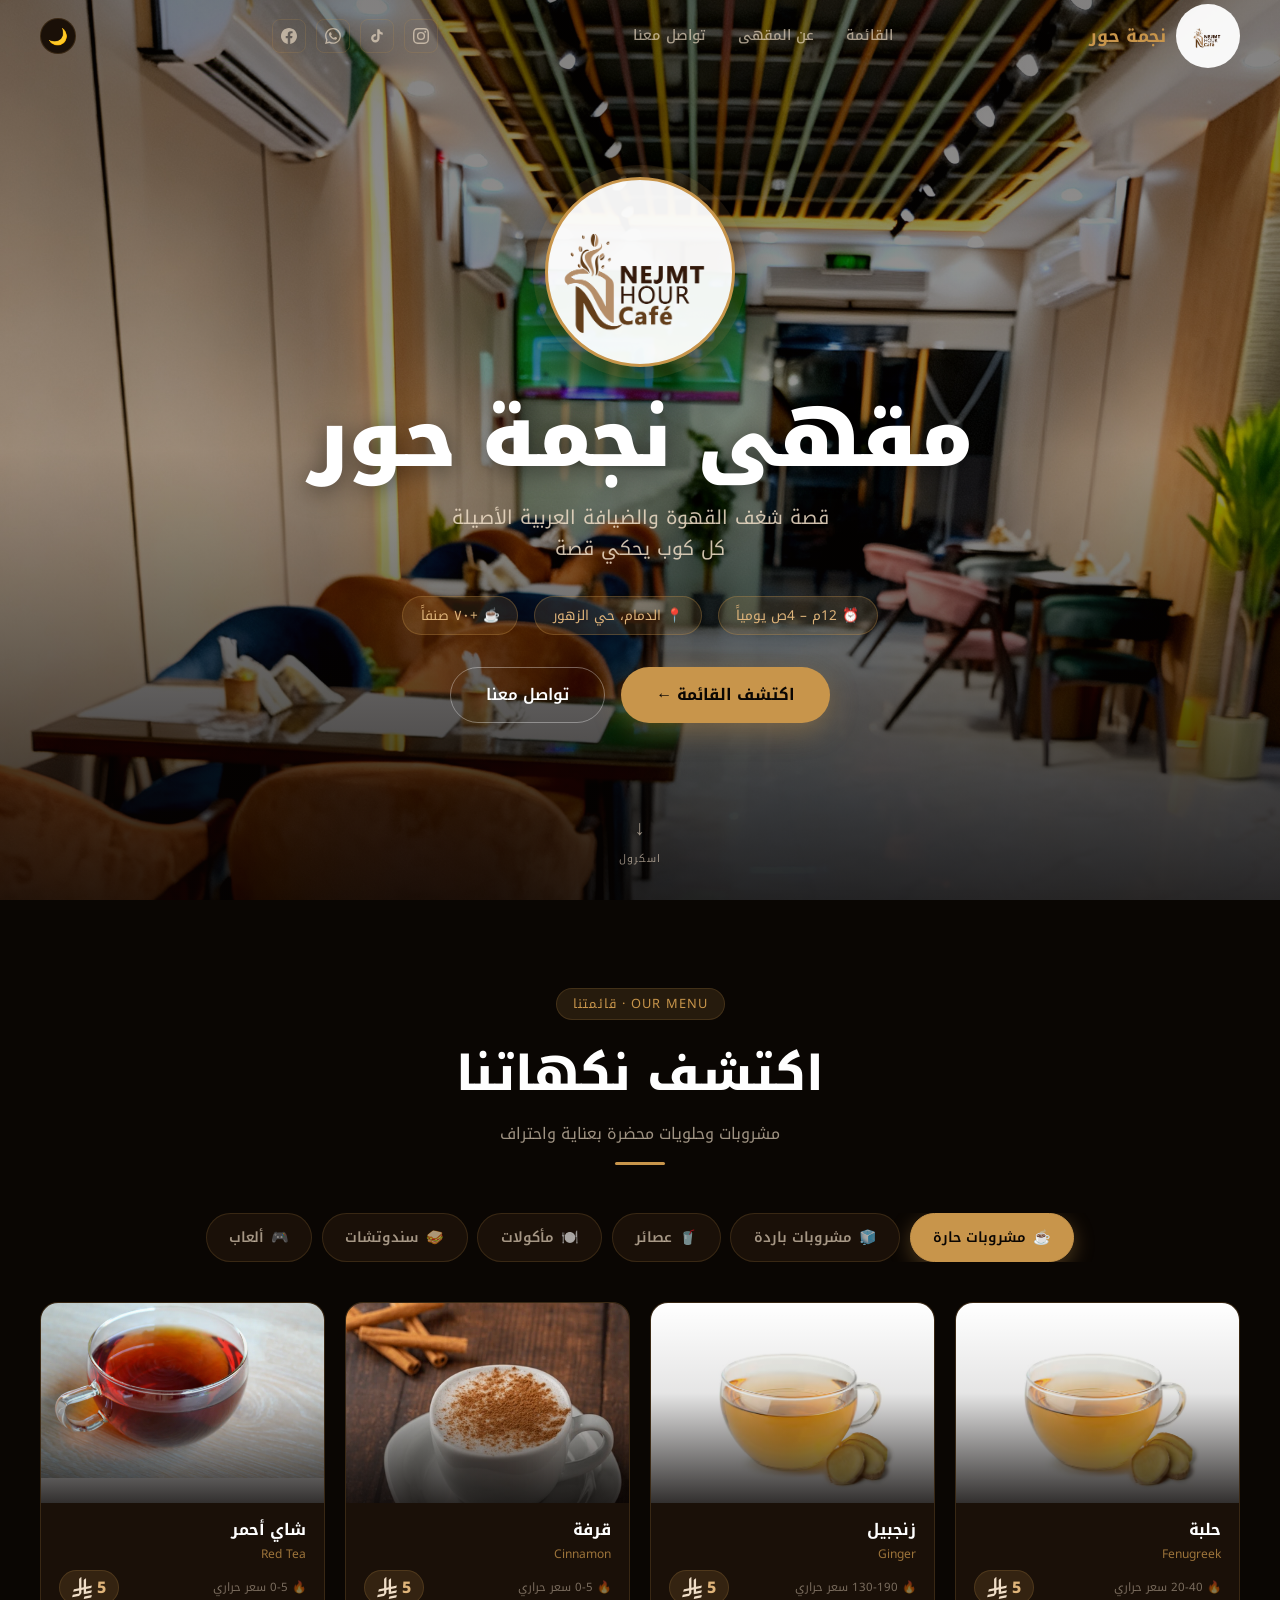
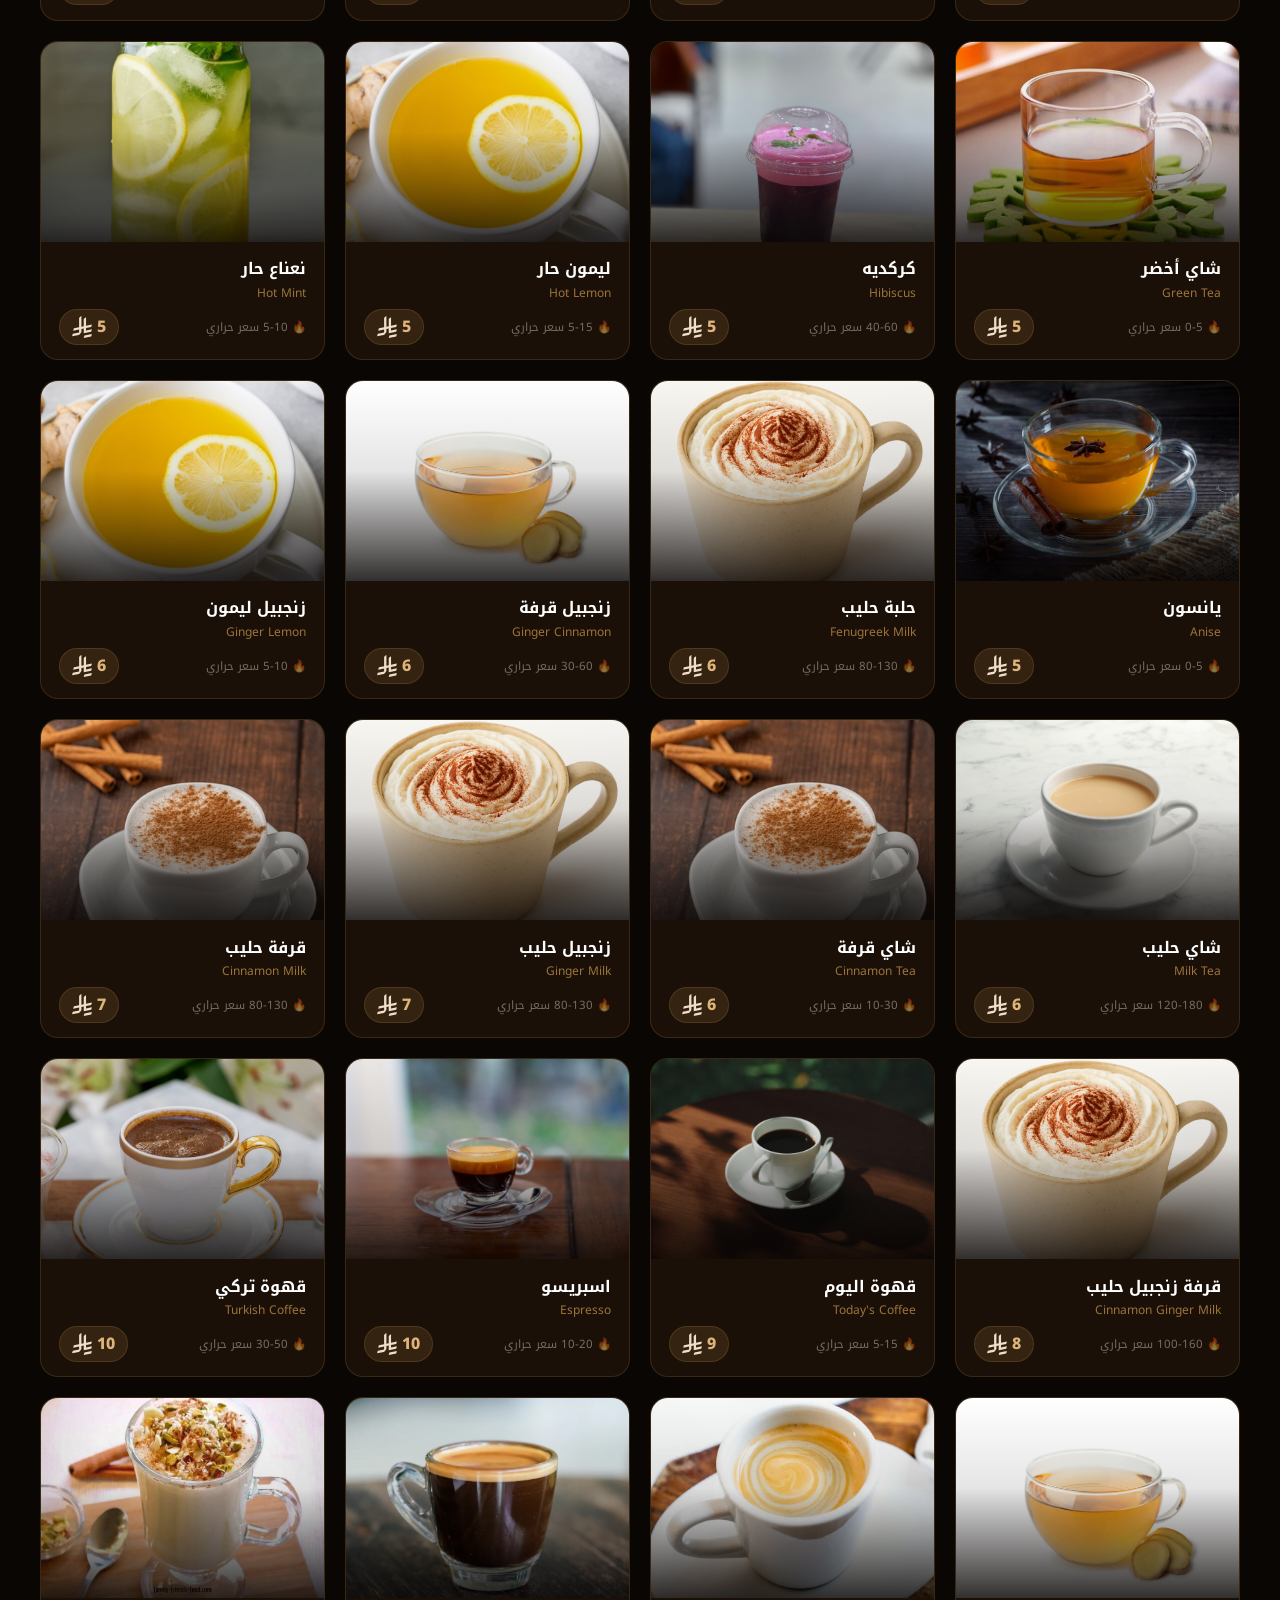
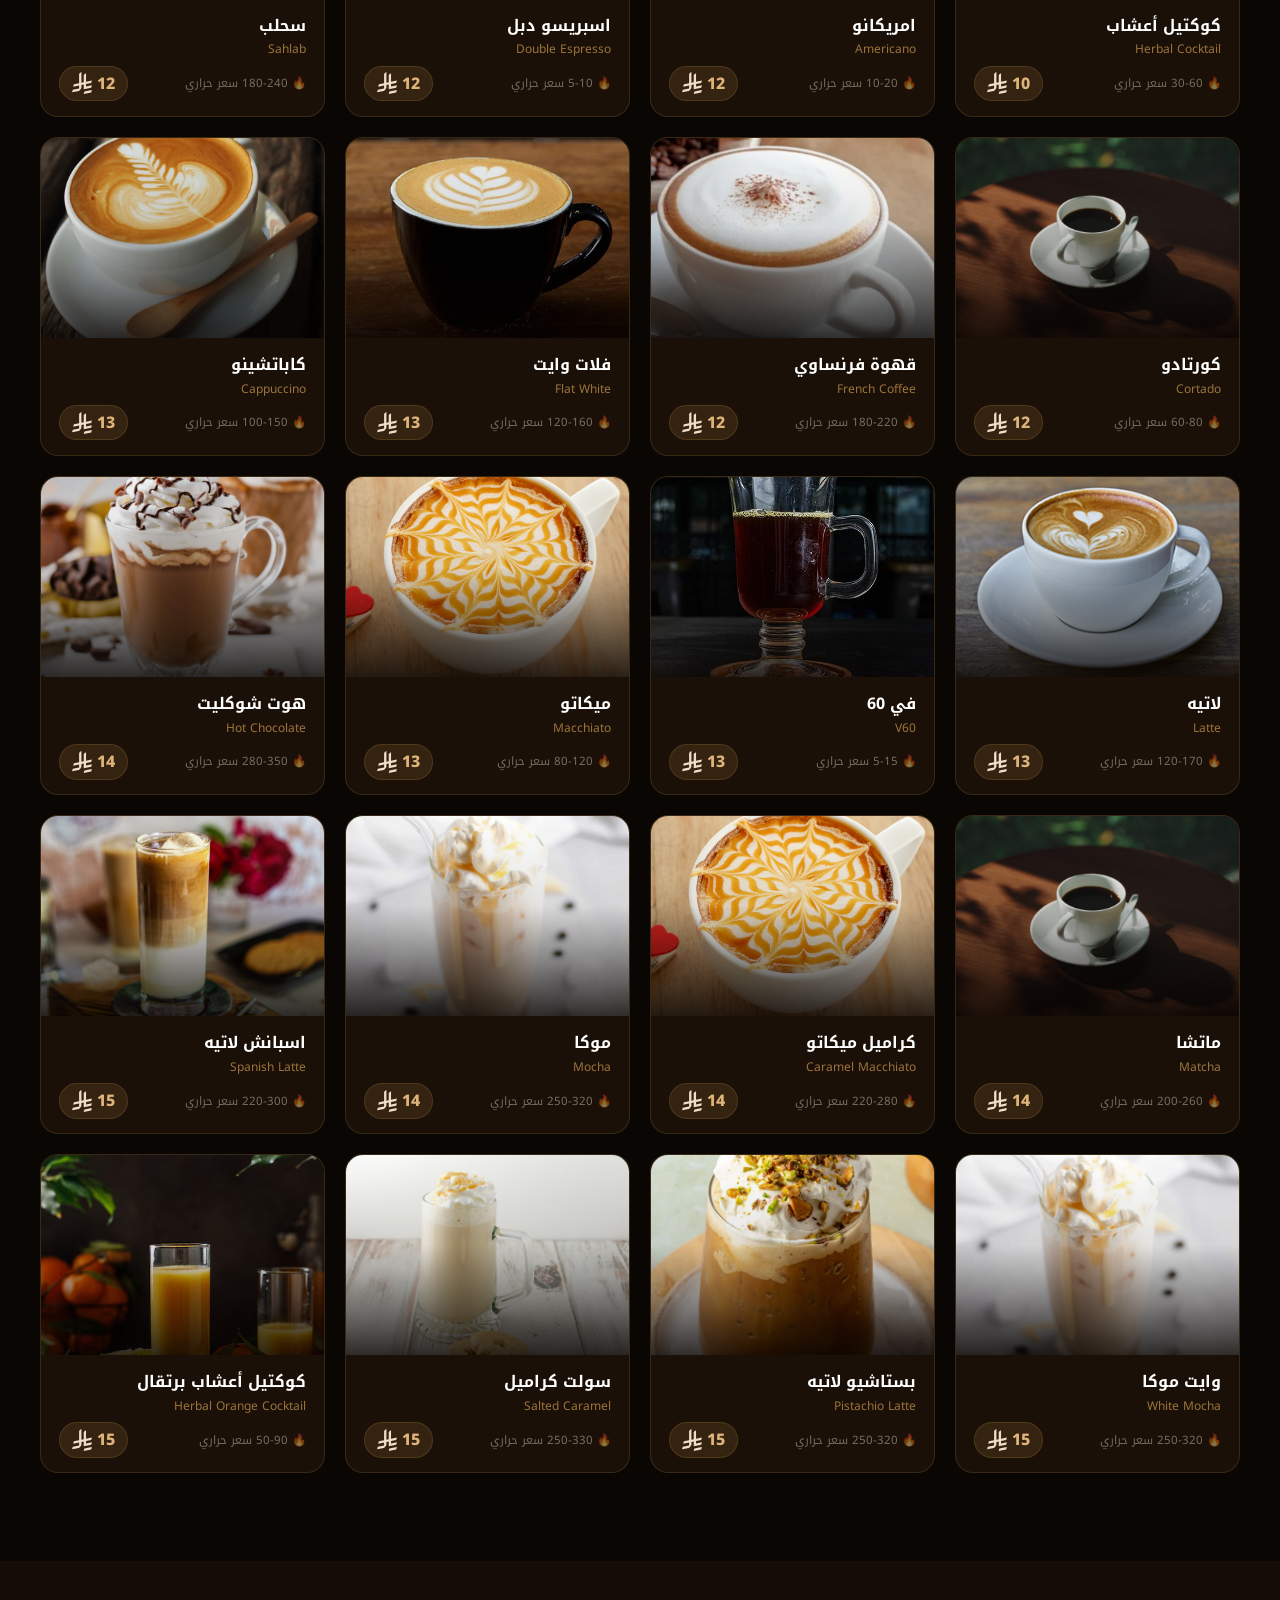
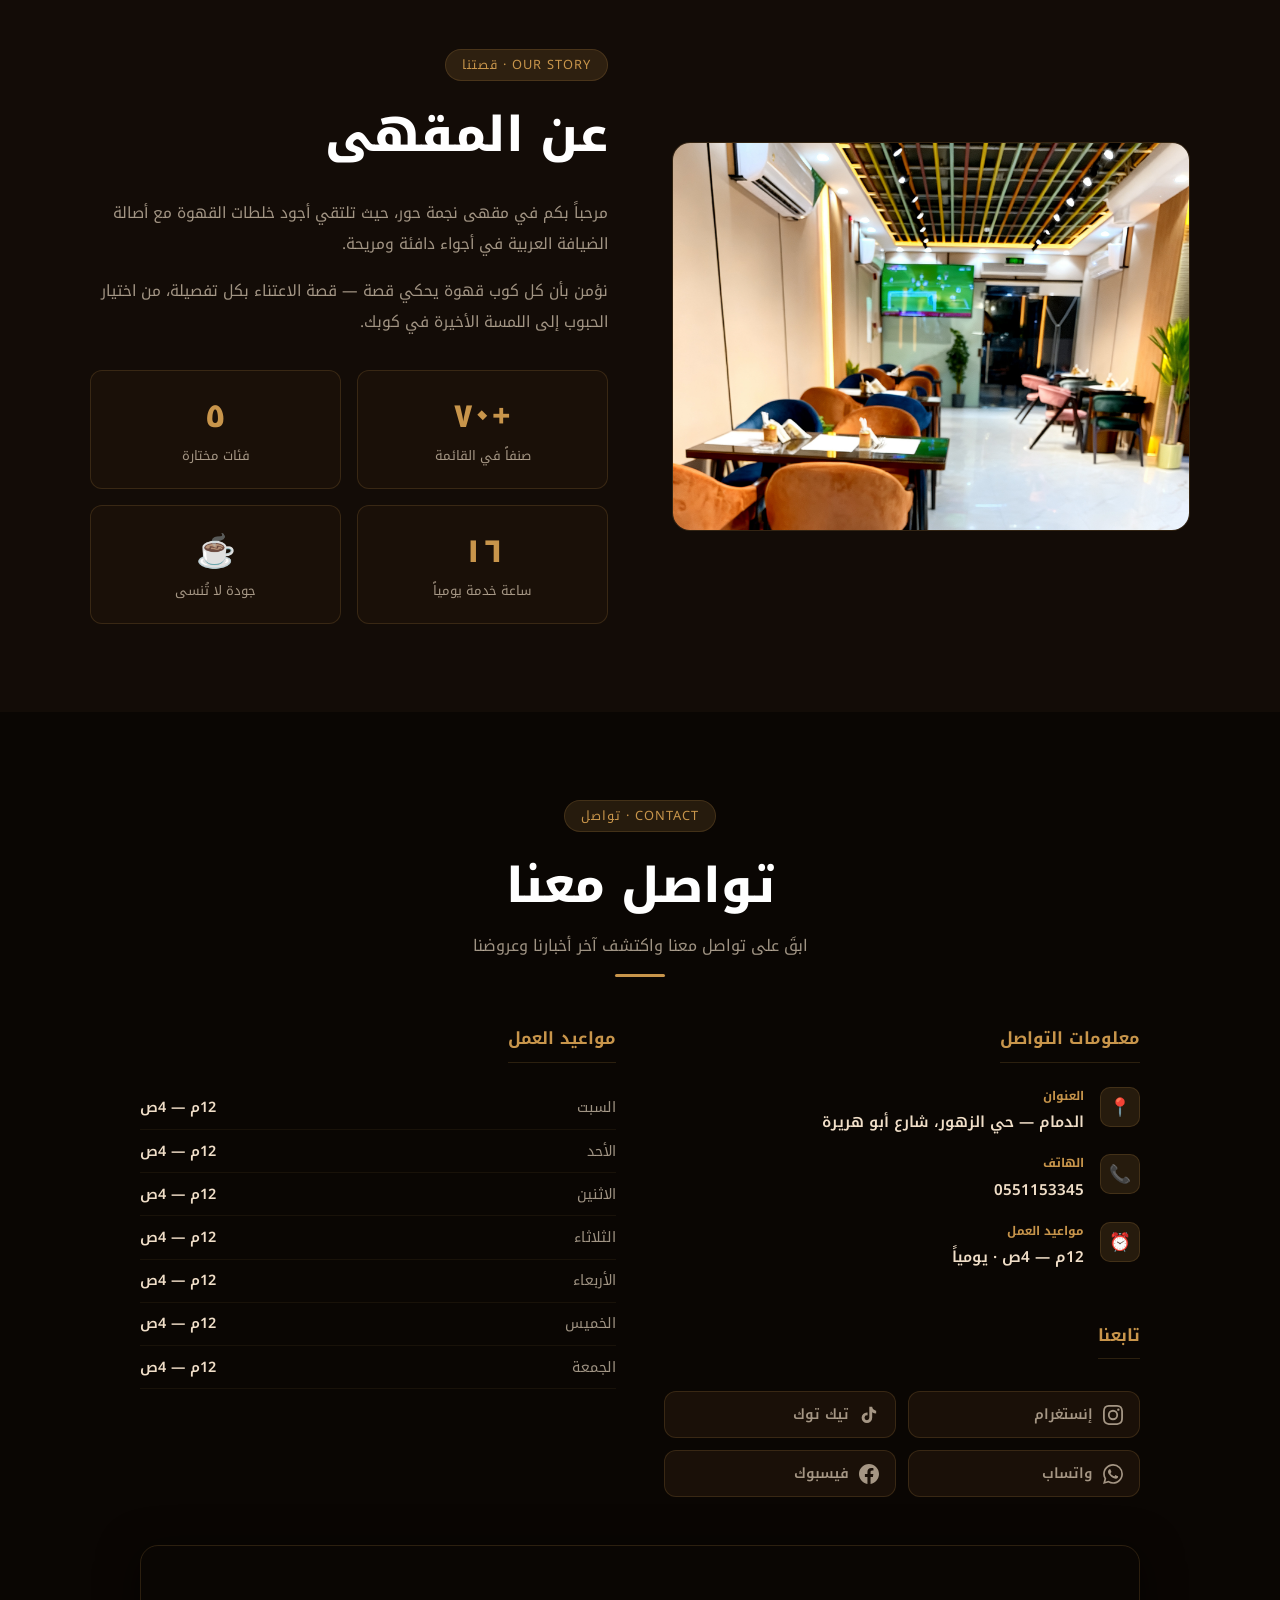
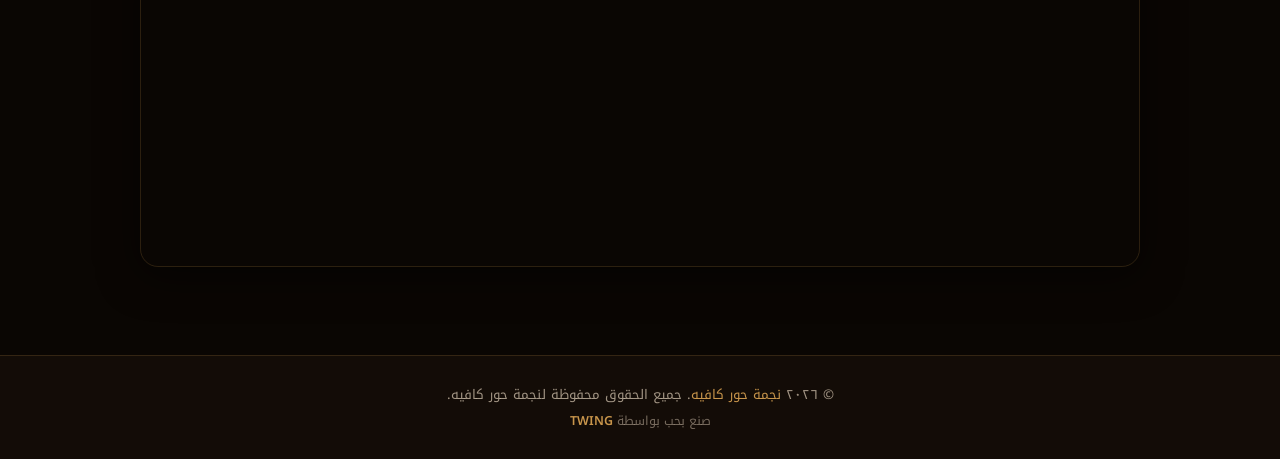
==== commit 92ee49b1: "Fix working hours: 12م - 4ص Co-Authored-By: Claude Sonnet 4.6 <noreply@anthropic.com>" ====
--- a/index.html
+++ b/index.html
@@ -63,7 +63,7 @@
     <p>قصة شغف القهوة والضيافة العربية الأصيلة<br>كل كوب يحكي قصة</p>
 
     <div class="hero-badges">
-      <span class="hero-badge">⏰ ١٢ ظ – ٤ ف يومياً</span>
+      <span class="hero-badge">⏰ 12م – 4ص يومياً</span>
       <span class="hero-badge">📍 الدمام، حي الزهور</span>
       <span class="hero-badge">☕ +٧٠ صنفاً</span>
     </div>
@@ -148,7 +148,7 @@
         <div class="c-icon">⏰</div>
         <div class="c-info">
           <strong>مواعيد العمل</strong>
-          <span>١٢:٠٠ ظهراً — ٤:٠٠ فجراً · يومياً</span>
+          <span>12م — 4ص · يومياً</span>
         </div>
       </div>
 
@@ -176,13 +176,13 @@
     <div class="contact-block reveal">
       <h3>مواعيد العمل</h3>
       <ul class="hours-list">
-        <li><span>السبت</span>    <span>١٢:٠٠ ظ — ٤:٠٠ ف</span></li>
-        <li><span>الأحد</span>    <span>١٢:٠٠ ظ — ٤:٠٠ ف</span></li>
-        <li><span>الاثنين</span>  <span>١٢:٠٠ ظ — ٤:٠٠ ف</span></li>
-        <li><span>الثلاثاء</span> <span>١٢:٠٠ ظ — ٤:٠٠ ف</span></li>
-        <li><span>الأربعاء</span> <span>١٢:٠٠ ظ — ٤:٠٠ ف</span></li>
-        <li><span>الخميس</span>   <span>١٢:٠٠ ظ — ٤:٠٠ ف</span></li>
-        <li><span>الجمعة</span>   <span>١٢:٠٠ ظ — ٤:٠٠ ف</span></li>
+        <li><span>السبت</span>    <span>12م — 4ص</span></li>
+        <li><span>الأحد</span>    <span>12م — 4ص</span></li>
+        <li><span>الاثنين</span>  <span>12م — 4ص</span></li>
+        <li><span>الثلاثاء</span> <span>12م — 4ص</span></li>
+        <li><span>الأربعاء</span> <span>12م — 4ص</span></li>
+        <li><span>الخميس</span>   <span>12م — 4ص</span></li>
+        <li><span>الجمعة</span>   <span>12م — 4ص</span></li>
       </ul>
     </div>
   </div>
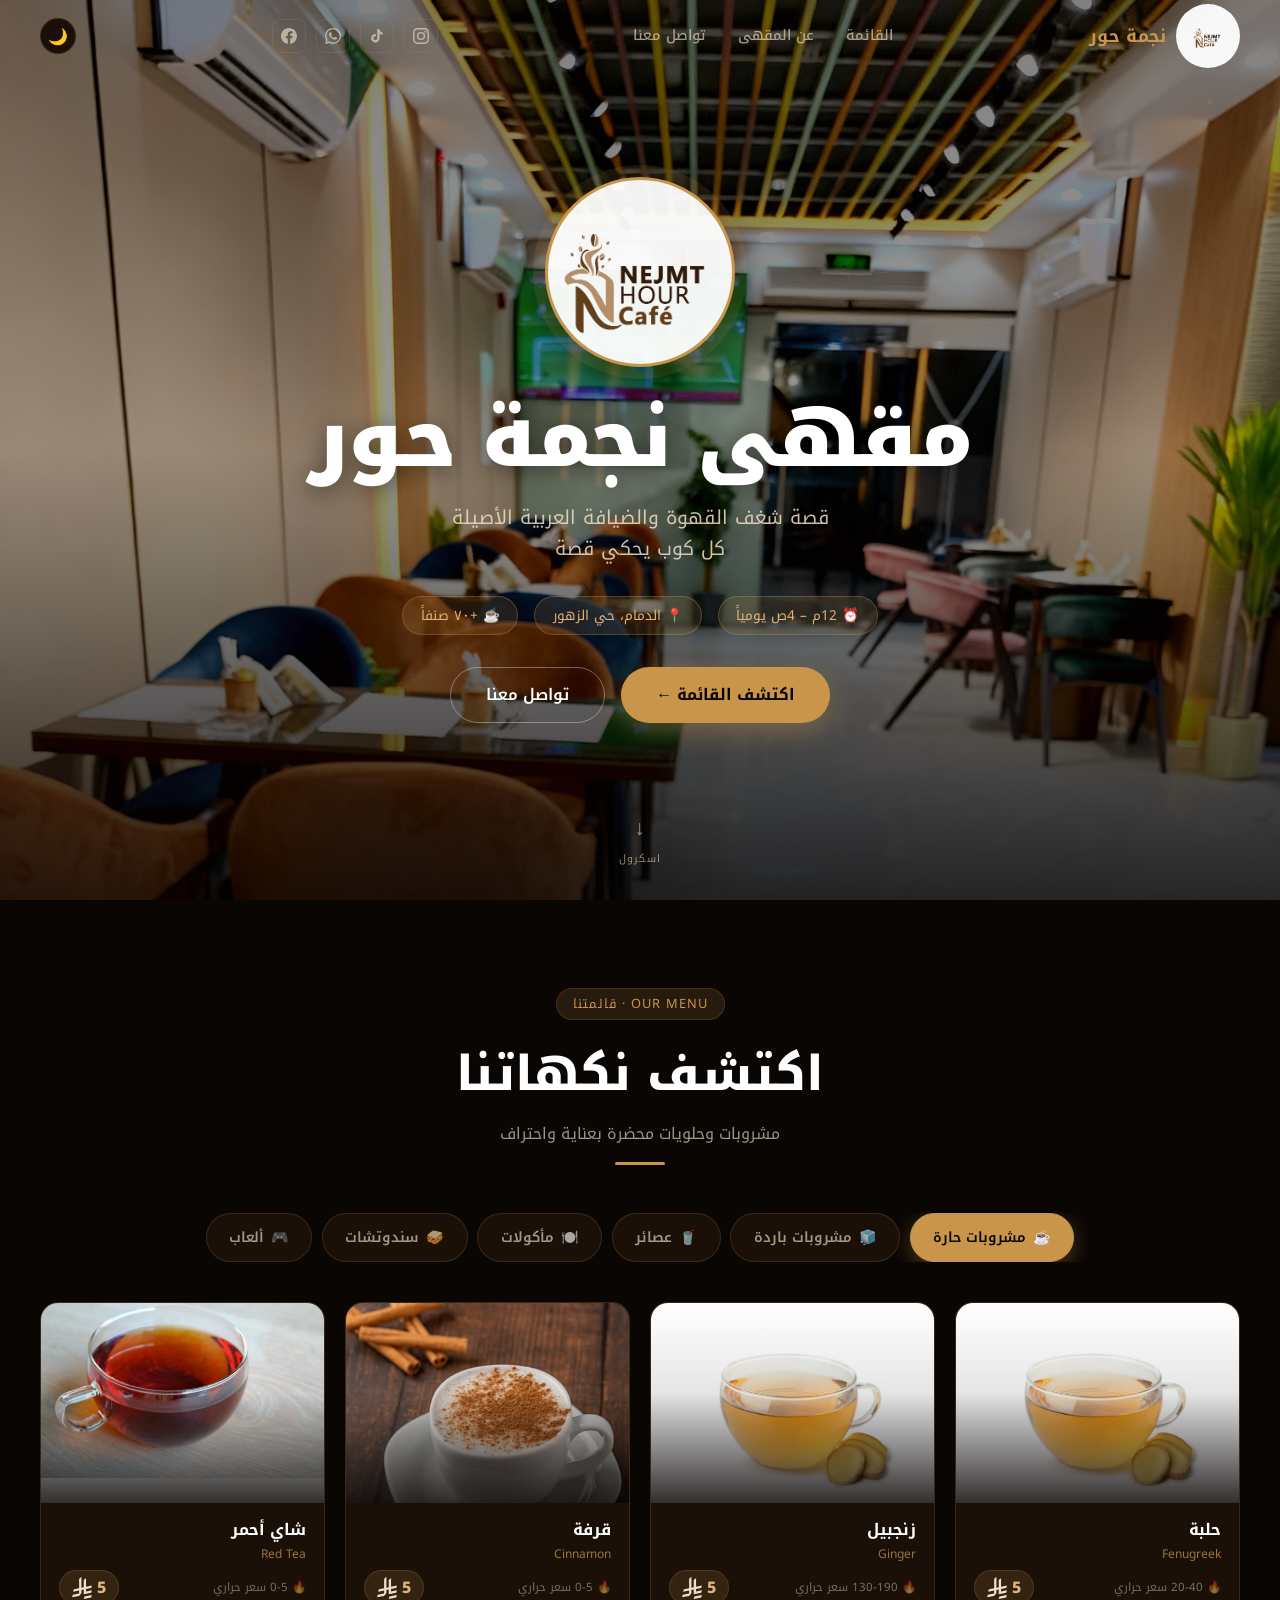
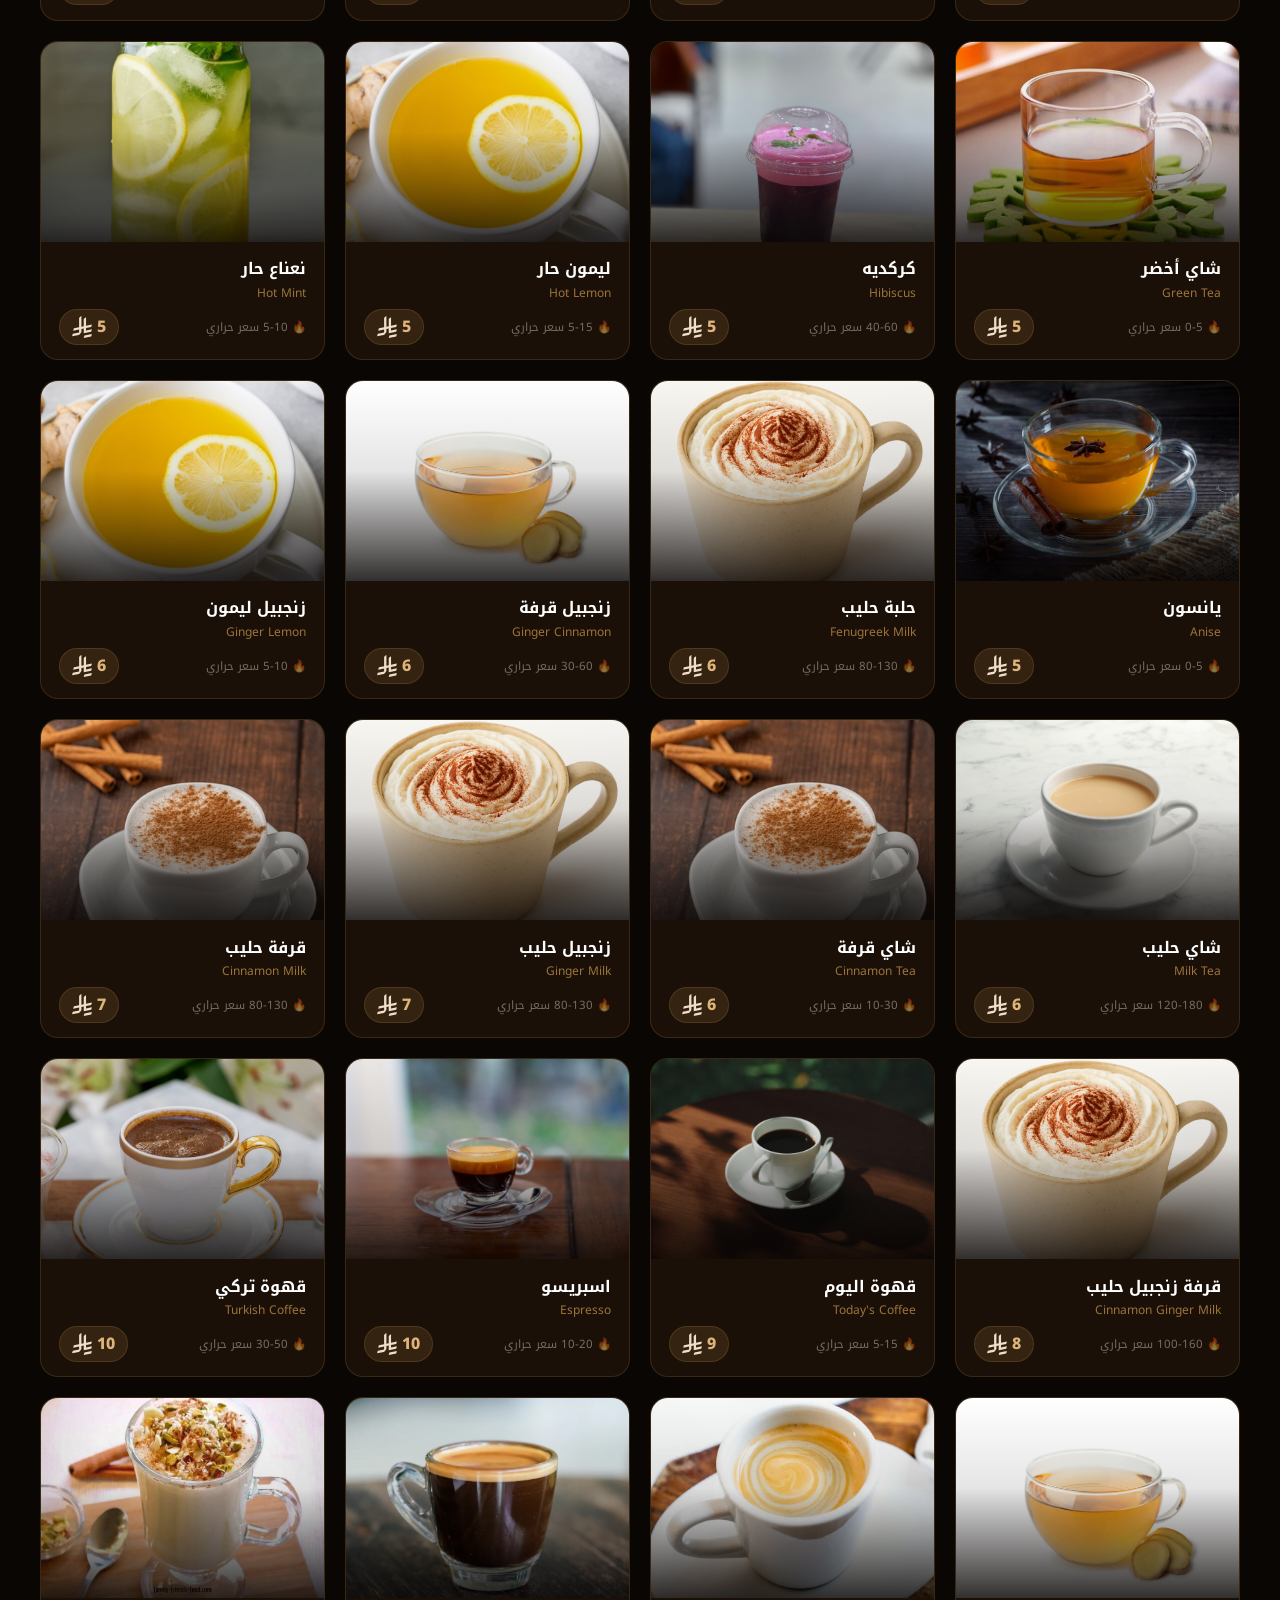
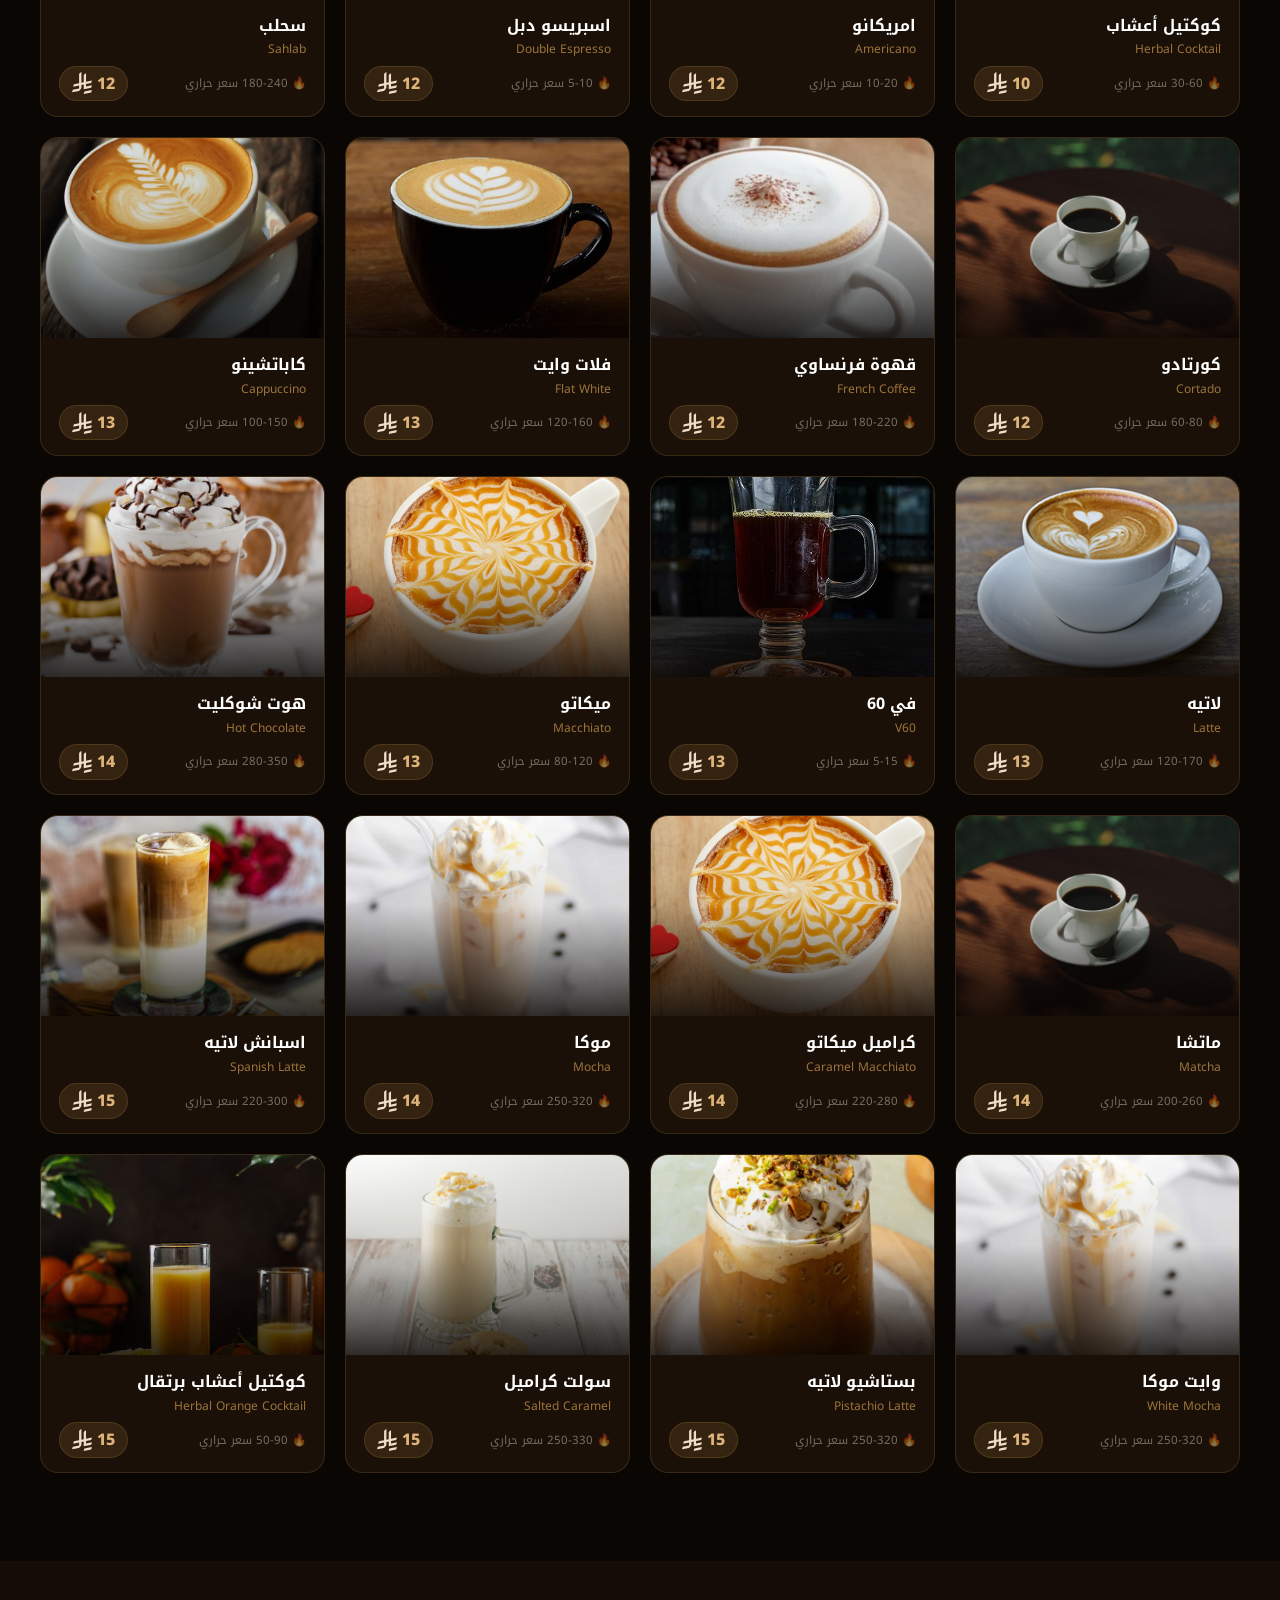
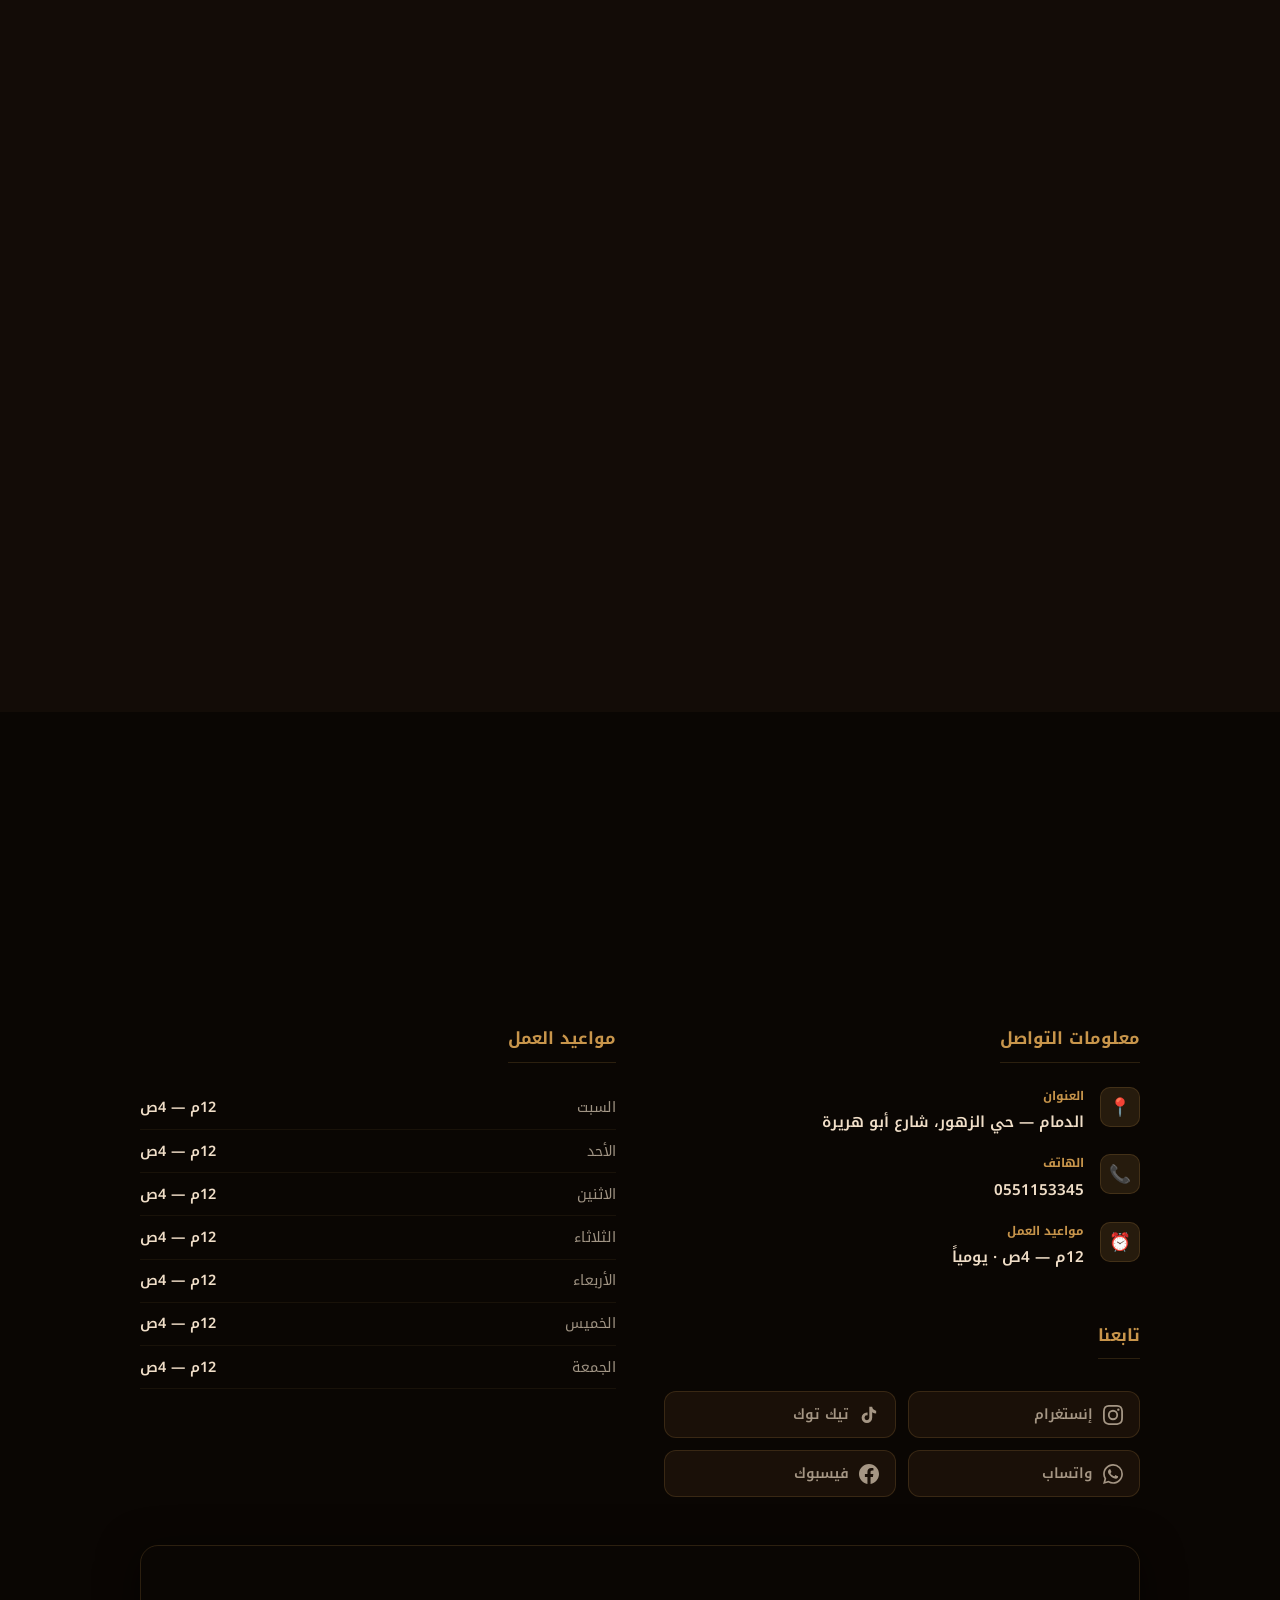
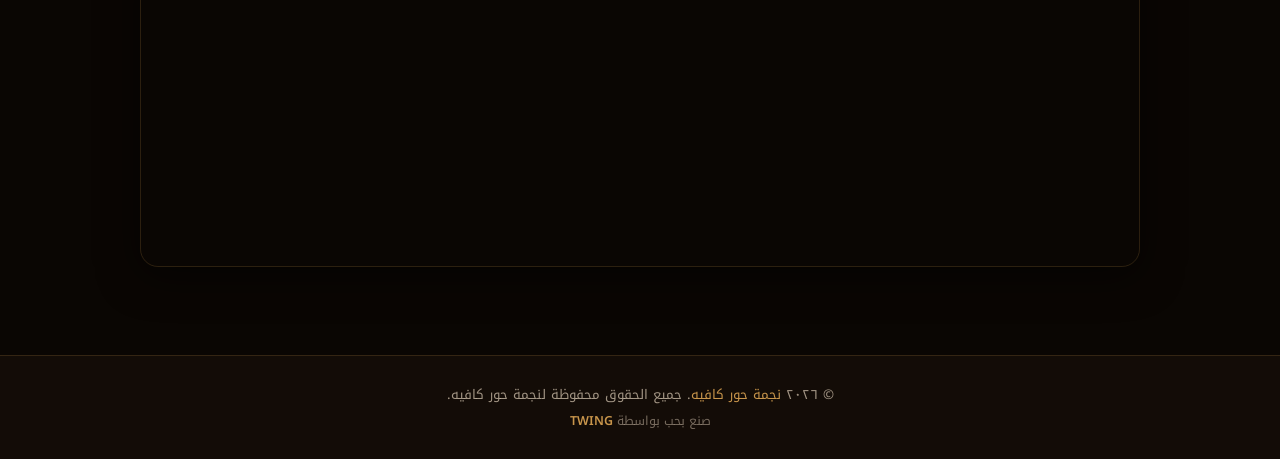
==== commit 99e9de21: "Improve mobile performance: fix render-blocking fonts, preload LCP, cache headers - Move Google Font" ====
--- a/index.html
+++ b/index.html
@@ -3,10 +3,53 @@
 <head>
   <meta charset="UTF-8" />
   <meta name="viewport" content="width=device-width, initial-scale=1.0" />
-  <title>مقهى نجمة حور</title>
-  <meta name="description" content="استمتع بأجود خلطات القهوة في أجواء دافئة ومرحبة — مقهى نجمة حور، الدمام." />
+  <title>مقهى نجمة حور — الدمام</title>
+  <meta name="description" content="استمتع بأجود خلطات القهوة في أجواء دافئة ومرحبة — مقهى نجمة حور، الدمام، حي الزهور. مفتوح يومياً ١٢م–٤ص." />
+  <meta name="robots" content="index, follow" />
+  <link rel="canonical" href="https://nejmthourcafe.com/" />
+
+  <!-- Open Graph -->
+  <meta property="og:type"        content="restaurant" />
+  <meta property="og:url"         content="https://nejmthourcafe.com/" />
+  <meta property="og:title"       content="مقهى نجمة حور — الدمام" />
+  <meta property="og:description" content="أجود خلطات القهوة في الدمام — مفتوح يومياً ١٢م–٤ص، حي الزهور." />
+  <meta property="og:image"       content="https://nejmthourcafe.com/images/menu/cafe.jpeg" />
+  <meta name="twitter:card"       content="summary_large_image" />
+
+  <!-- Favicon -->
   <link rel="icon" type="image/png" href="images/logo.png" />
+
+  <!-- Fonts: preconnect first, then non-render-blocking stylesheet -->
+  <link rel="preconnect" href="https://fonts.googleapis.com" />
+  <link rel="preconnect" href="https://fonts.gstatic.com" crossorigin />
+  <link rel="stylesheet" href="https://fonts.googleapis.com/css2?family=Noto+Kufi+Arabic:wght@300;400;500;600;700;800;900&display=swap" />
+
+  <!-- Preload LCP image (hero background) -->
+  <link rel="preload" as="image" href="images/menu/cafe.jpeg" fetchpriority="high" />
+
   <link rel="stylesheet" href="css/style.css" />
+
+  <!-- LocalBusiness structured data -->
+  <script type="application/ld+json">
+  {
+    "@context": "https://schema.org",
+    "@type": "CafeOrCoffeeShop",
+    "name": "نجمة حور كافيه",
+    "url": "https://nejmthourcafe.com/",
+    "image": "https://nejmthourcafe.com/images/menu/cafe.jpeg",
+    "telephone": "+966551153345",
+    "address": {
+      "@type": "PostalAddress",
+      "streetAddress": "شارع أبو هريرة",
+      "addressLocality": "الدمام",
+      "addressRegion": "المنطقة الشرقية",
+      "addressCountry": "SA"
+    },
+    "openingHours": "Mo-Su 12:00-04:00",
+    "servesCuisine": "Coffee, Beverages",
+    "priceRange": "$$"
+  }
+  </script>
 </head>
 <body>
 
@@ -15,7 +58,7 @@
   <nav>
     <!-- Logo — no circle, bigger -->
     <div class="logo">
-      <img src="images/logo.png" alt="نجمة حور" />
+      <img src="images/logo.png" alt="نجمة حور" width="64" height="64" />
       <span class="logo-text">نجمة حور</span>
     </div>
 
@@ -57,7 +100,7 @@
   <div class="hero-content">
     <!-- Logo bigger inside circle -->
     <div class="hero-logo-ring">
-      <img src="images/logo.png" alt="نجمة حور" />
+      <img src="images/logo.png" alt="نجمة حور" width="190" height="190" />
     </div>
     <h1>مقهى نجمة حور</h1>
     <p>قصة شغف القهوة والضيافة العربية الأصيلة<br>كل كوب يحكي قصة</p>
@@ -97,7 +140,7 @@
 <section id="about">
   <div class="about-inner">
     <div class="about-img-wrap reveal">
-      <img src="images/menu/cafe.jpeg" alt="مقهى نجمة حور" />
+      <img src="images/menu/cafe.jpeg" alt="مقهى نجمة حور" width="600" height="450" loading="lazy" />
     </div>
     <div class="about-text">
       <div class="section-header reveal" style="text-align:right;margin-bottom:1.5rem;">
--- a/css/style.css
+++ b/css/style.css
@@ -1,5 +1,3 @@
-@import url('https://fonts.googleapis.com/css2?family=Noto+Kufi+Arabic:wght@300;400;500;600;700;800;900&display=swap');
-
 /* ══════════════════════════════════════════
    DARK MODE (default)
    ══════════════════════════════════════════ */
@@ -440,7 +438,21 @@
 }
 @media (max-width: 480px) {
   .menu-grid { grid-template-columns: 1fr 1fr; gap: 0.75rem; }
-  .card-img-wrap { height: 160px; }
+  .card-img-wrap { height: 150px; }
+  .card-body { padding: 0.7rem 0.8rem; }
+  .name-ar { font-size: 0.88rem; }
+  .name-en { font-size: 0.7rem; }
+  .price-num { font-size: 0.88rem; }
+  .sar-icon { width: 16px; height: 18px; }
+  .price-badge { padding: 3px 8px; gap: 4px; }
+  .calories { font-size: 0.68rem; }
   .hero-cta { flex-direction: column; align-items: center; }
   .social-grid { grid-template-columns: 1fr; }
-}
+  .btn-primary, .btn-secondary { width: 100%; justify-content: center; font-size: 0.95rem; padding: 0.85rem 1.5rem; }
+}
+@media (max-width: 360px) {
+  .menu-grid { grid-template-columns: 1fr 1fr; gap: 0.5rem; }
+  .card-body { padding: 0.6rem 0.65rem; }
+  .name-ar { font-size: 0.82rem; }
+  section { padding: 3rem 1rem; }
+}
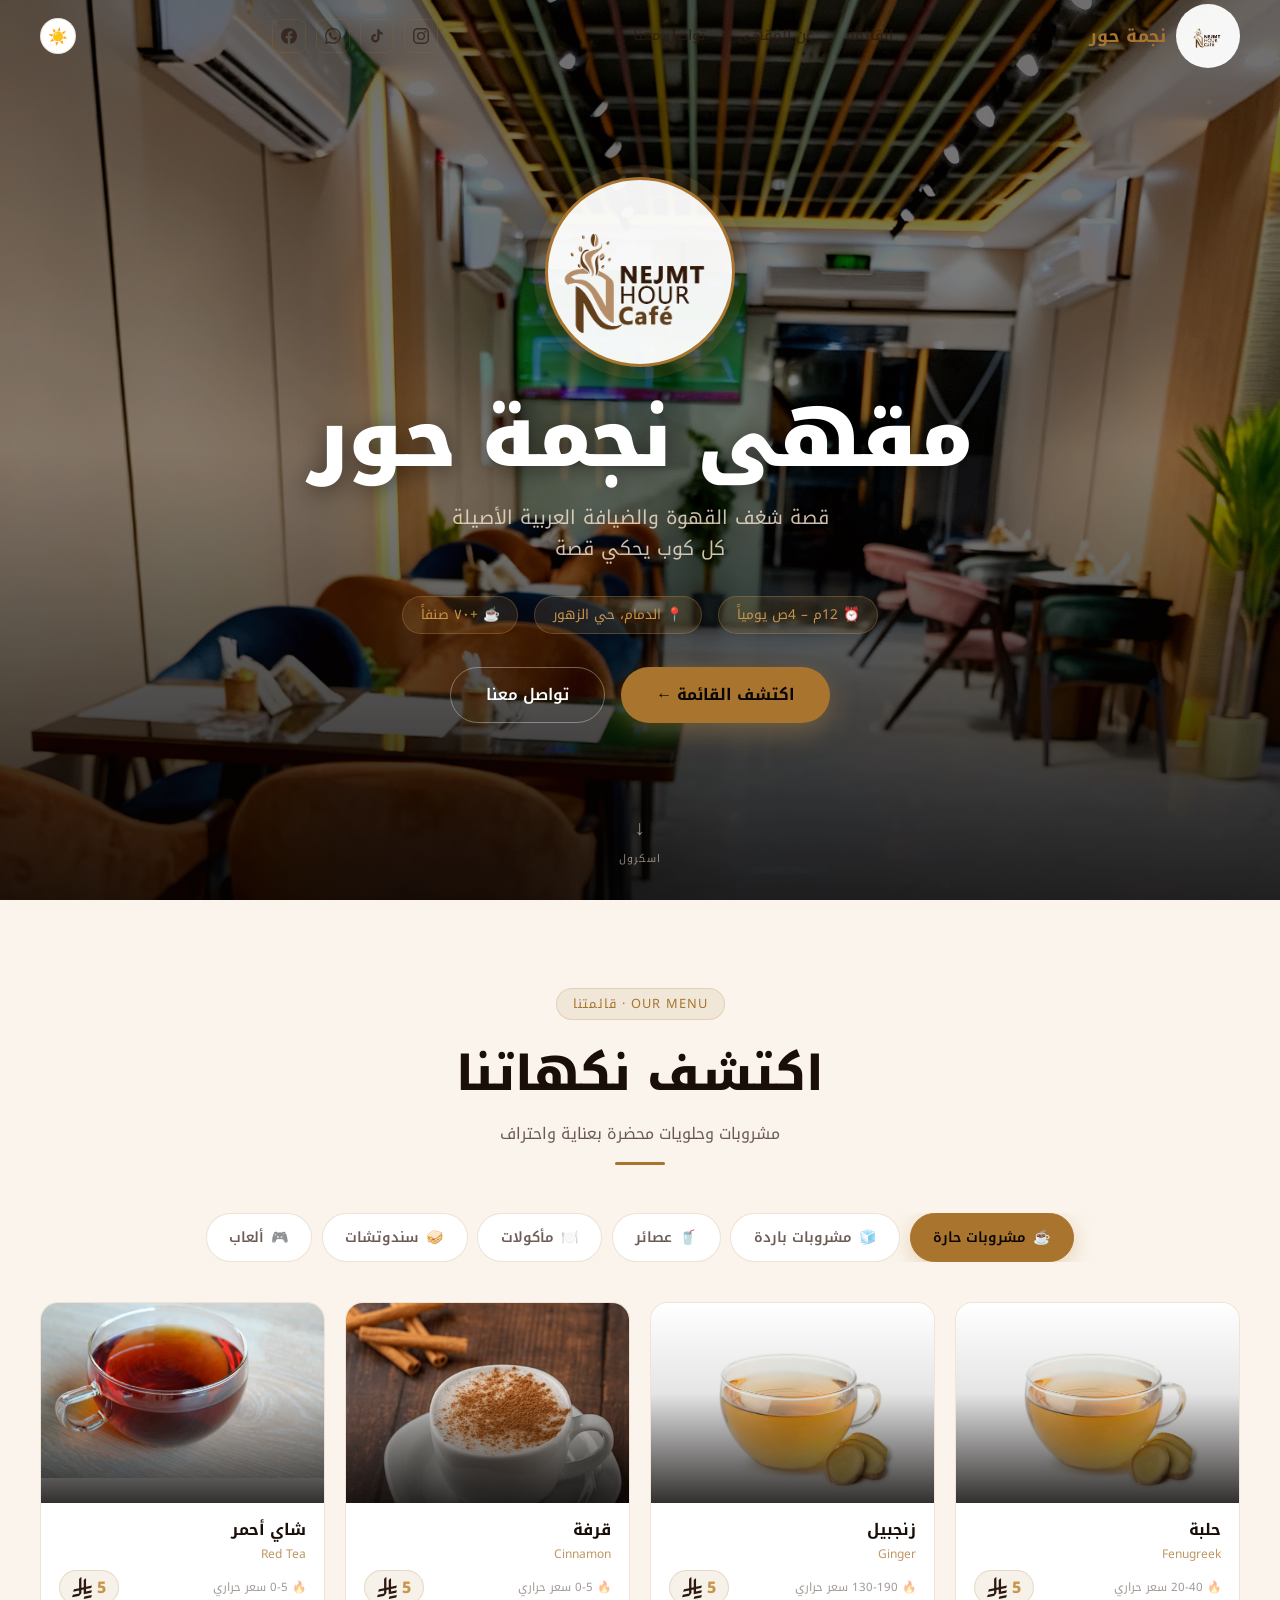
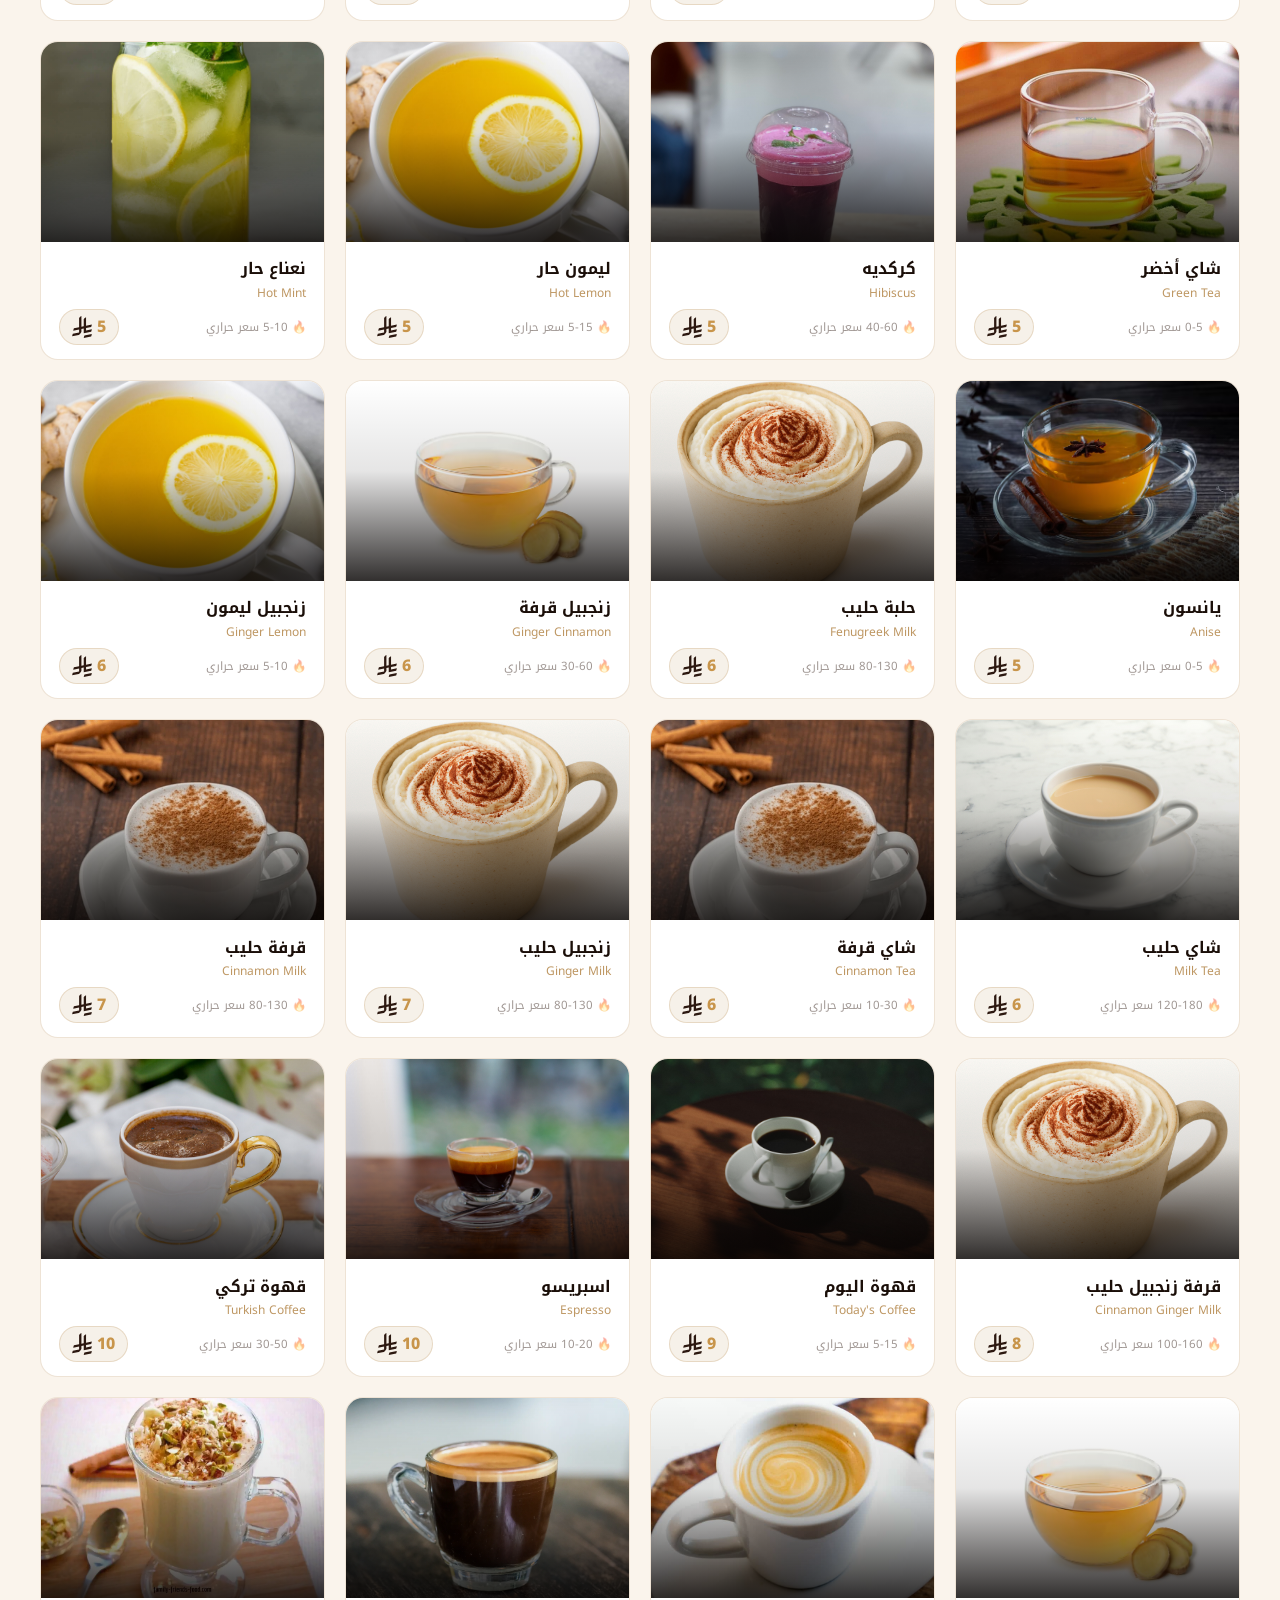
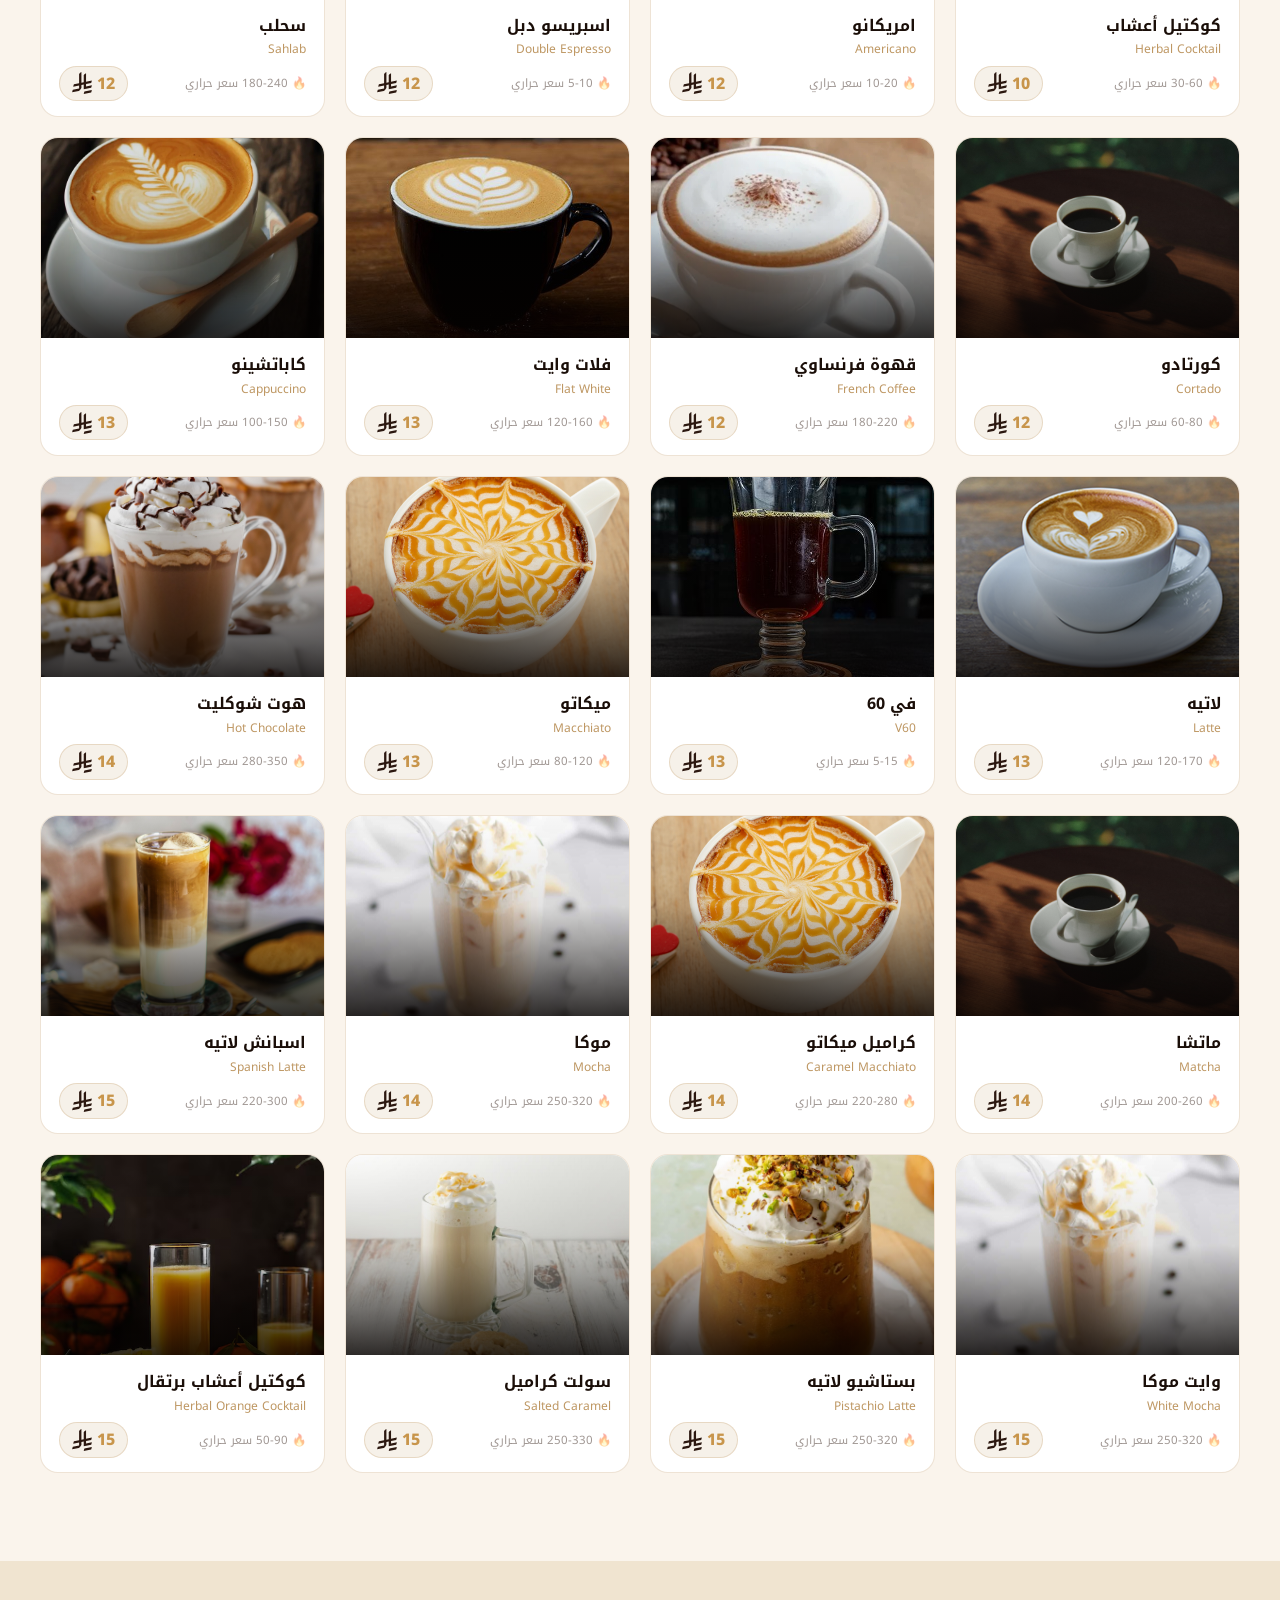
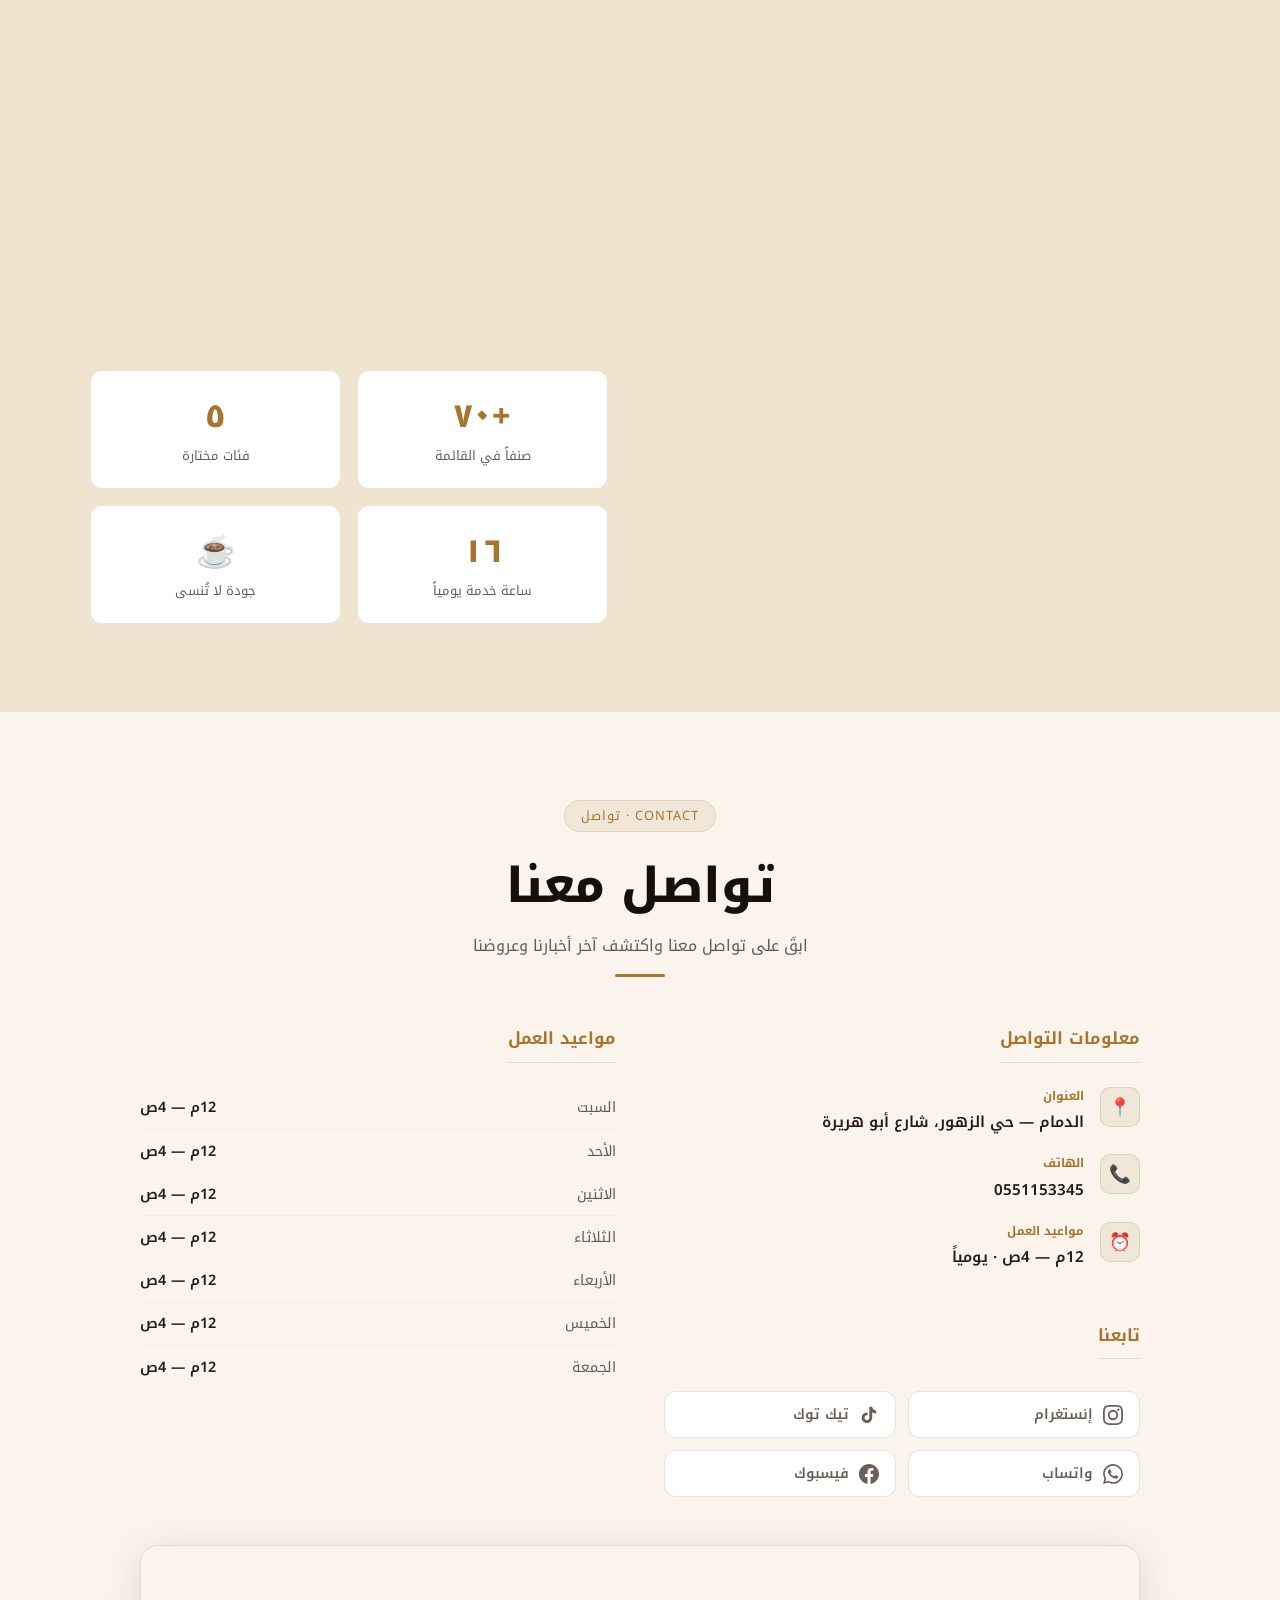
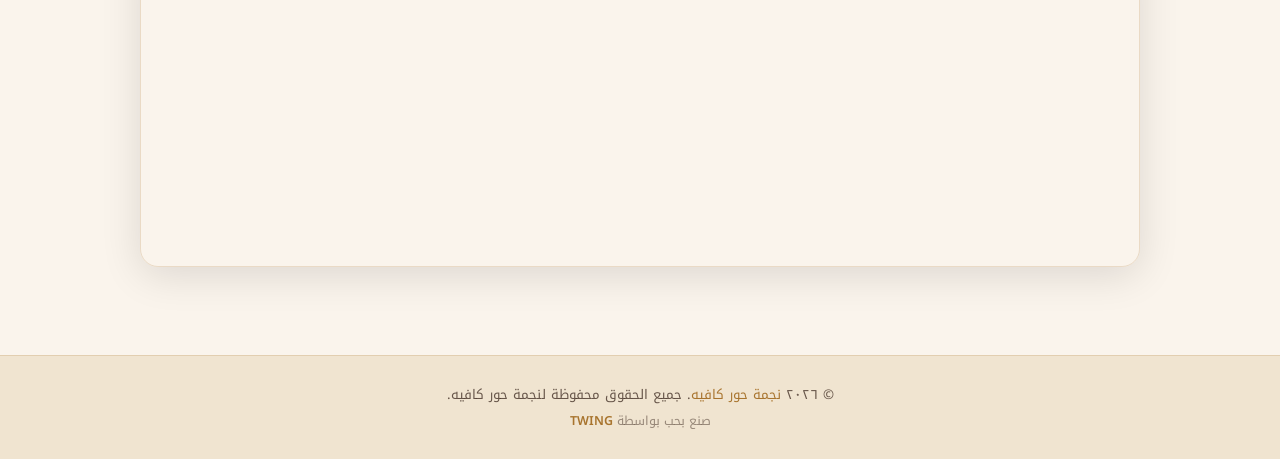
==== commit 3eb015e3: "Add offers system, light mode default, fix JSON cache Features: - Full offers CRUD: admin/offers.php" ====
--- a/index.html
+++ b/index.html
@@ -51,7 +51,7 @@
   }
   </script>
 </head>
-<body>
+<body class="light">
 
 <!-- ═══ HEADER ═══ -->
 <header>
@@ -64,6 +64,7 @@
 
     <!-- Nav links -->
     <div class="nav-links">
+      <a href="#offers" id="nav-offers" style="display:none">🎁 عروضنا</a>
       <a href="#menu">القائمة</a>
       <a href="#about">عن المقهى</a>
       <a href="#contact">تواصل معنا</a>
@@ -120,6 +121,17 @@
     <span>↓</span>
     <small>اسكرول</small>
   </div>
+</section>
+
+<!-- ═══ OFFERS ═══ -->
+<section id="offers" style="display:none">
+  <div class="section-header reveal">
+    <span class="section-tag">OFFERS · عروضنا</span>
+    <h2>عروضنا الخاصة</h2>
+    <p>استمتع بأفضل العروض والتخفيضات لدينا</p>
+    <div class="divider"></div>
+  </div>
+  <div class="offers-grid" id="offers-grid"></div>
 </section>
 
 <!-- ═══ MENU ═══ -->
--- a/css/style.css
+++ b/css/style.css
@@ -248,6 +248,55 @@
 .divider { width: 50px; height: 3px; background: var(--gold); border-radius: 3px; margin: 1rem auto 0; }
 
 /* ══════════════════════════════════════════
+   OFFERS
+   ══════════════════════════════════════════ */
+#offers { background: var(--bg-2); }
+
+.offers-grid {
+  max-width: 1100px; margin: 0 auto;
+  display: grid; grid-template-columns: repeat(auto-fill, minmax(300px, 1fr));
+  gap: 1.5rem;
+}
+
+.offer-card {
+  background: var(--bg-card); border: 1px solid var(--border);
+  border-radius: var(--radius); overflow: hidden;
+  transition: border-color 0.3s, box-shadow 0.3s;
+}
+.offer-card:hover { border-color: var(--border-h); box-shadow: var(--shadow); }
+
+.offer-card-img {
+  height: 200px;
+  background-size: cover; background-position: center; position: relative;
+}
+.offer-card-img-overlay {
+  position: absolute; inset: 0;
+  background: linear-gradient(to top, rgba(5,2,1,0.7) 0%, transparent 60%);
+}
+
+.offer-card-body { padding: 1.25rem 1.35rem; }
+
+.offer-badge {
+  display: inline-block;
+  background: var(--gold); color: #0A0603;
+  font-size: 0.72rem; font-weight: 800; letter-spacing: 0.5px;
+  padding: 3px 12px; border-radius: 50px;
+  margin-bottom: 0.75rem;
+}
+
+.offer-card-body h3 {
+  font-size: 1.05rem; font-weight: 800;
+  color: var(--white); line-height: 1.5; margin-bottom: 0.4rem;
+}
+.offer-card-body p {
+  font-size: 0.88rem; color: var(--cream-dim); line-height: 1.8;
+}
+
+@media (max-width: 600px) {
+  .offers-grid { grid-template-columns: 1fr; }
+}
+
+/* ══════════════════════════════════════════
    MENU
    ══════════════════════════════════════════ */
 #menu { background: var(--bg); }
@@ -274,11 +323,11 @@
 /* Card */
 .menu-card {
   background: var(--bg-card); border: 1px solid var(--border); border-radius: var(--radius);
-  overflow: hidden; transition: transform 0.3s, border-color 0.3s, box-shadow 0.3s;
+  overflow: hidden; transition: border-color 0.3s, box-shadow 0.3s, opacity 0.5s ease, transform 0.5s ease;
   opacity: 0; transform: translateY(20px);
 }
 .menu-card.visible { opacity: 1; transform: translateY(0); }
-.menu-card:hover { transform: translateY(-6px); border-color: var(--border-h); box-shadow: var(--shadow); }
+.menu-card:hover { border-color: var(--border-h); box-shadow: var(--shadow); }
 
 .card-img-wrap { position: relative; height: 200px; overflow: hidden; }
 .card-img-wrap img {
@@ -286,6 +335,7 @@
   transition: transform 0.5s cubic-bezier(0.4,0,0.2,1);
 }
 .menu-card:hover .card-img-wrap img { transform: scale(1.08); }
+.card-game:hover .card-img-wrap img { transform: none; }
 
 /* Gradient overlay */
 .card-img-overlay {
@@ -308,6 +358,24 @@
 .name-en { display: block; font-size: 0.75rem; color: var(--gold); font-weight: 400; opacity: 0.75; margin-bottom: 6px; }
 .card-meta { display: flex; align-items: center; justify-content: space-between; gap: 6px; flex-wrap: wrap; }
 .calories { font-size: 0.72rem; color: var(--text-muted); }
+
+/* Games card — full image, no crop */
+.card-game .card-img-wrap {
+  height: 220px;
+  background: var(--bg-2);
+  padding: 1.25rem;           /* space on the CONTAINER, not the img */
+}
+.card-game .card-img-wrap img {
+  object-fit: contain;        /* never clips, always shows full image */
+  width: 100%;
+  height: 100%;
+}
+.card-game .card-body {
+  text-align: center;
+  padding: 0.75rem 1rem 1rem;
+}
+.card-game .name-ar { font-size: 1rem; margin-bottom: 2px; }
+.card-game .name-en { opacity: 0.55; }
 
 /* ══════════════════════════════════════════
    ABOUT
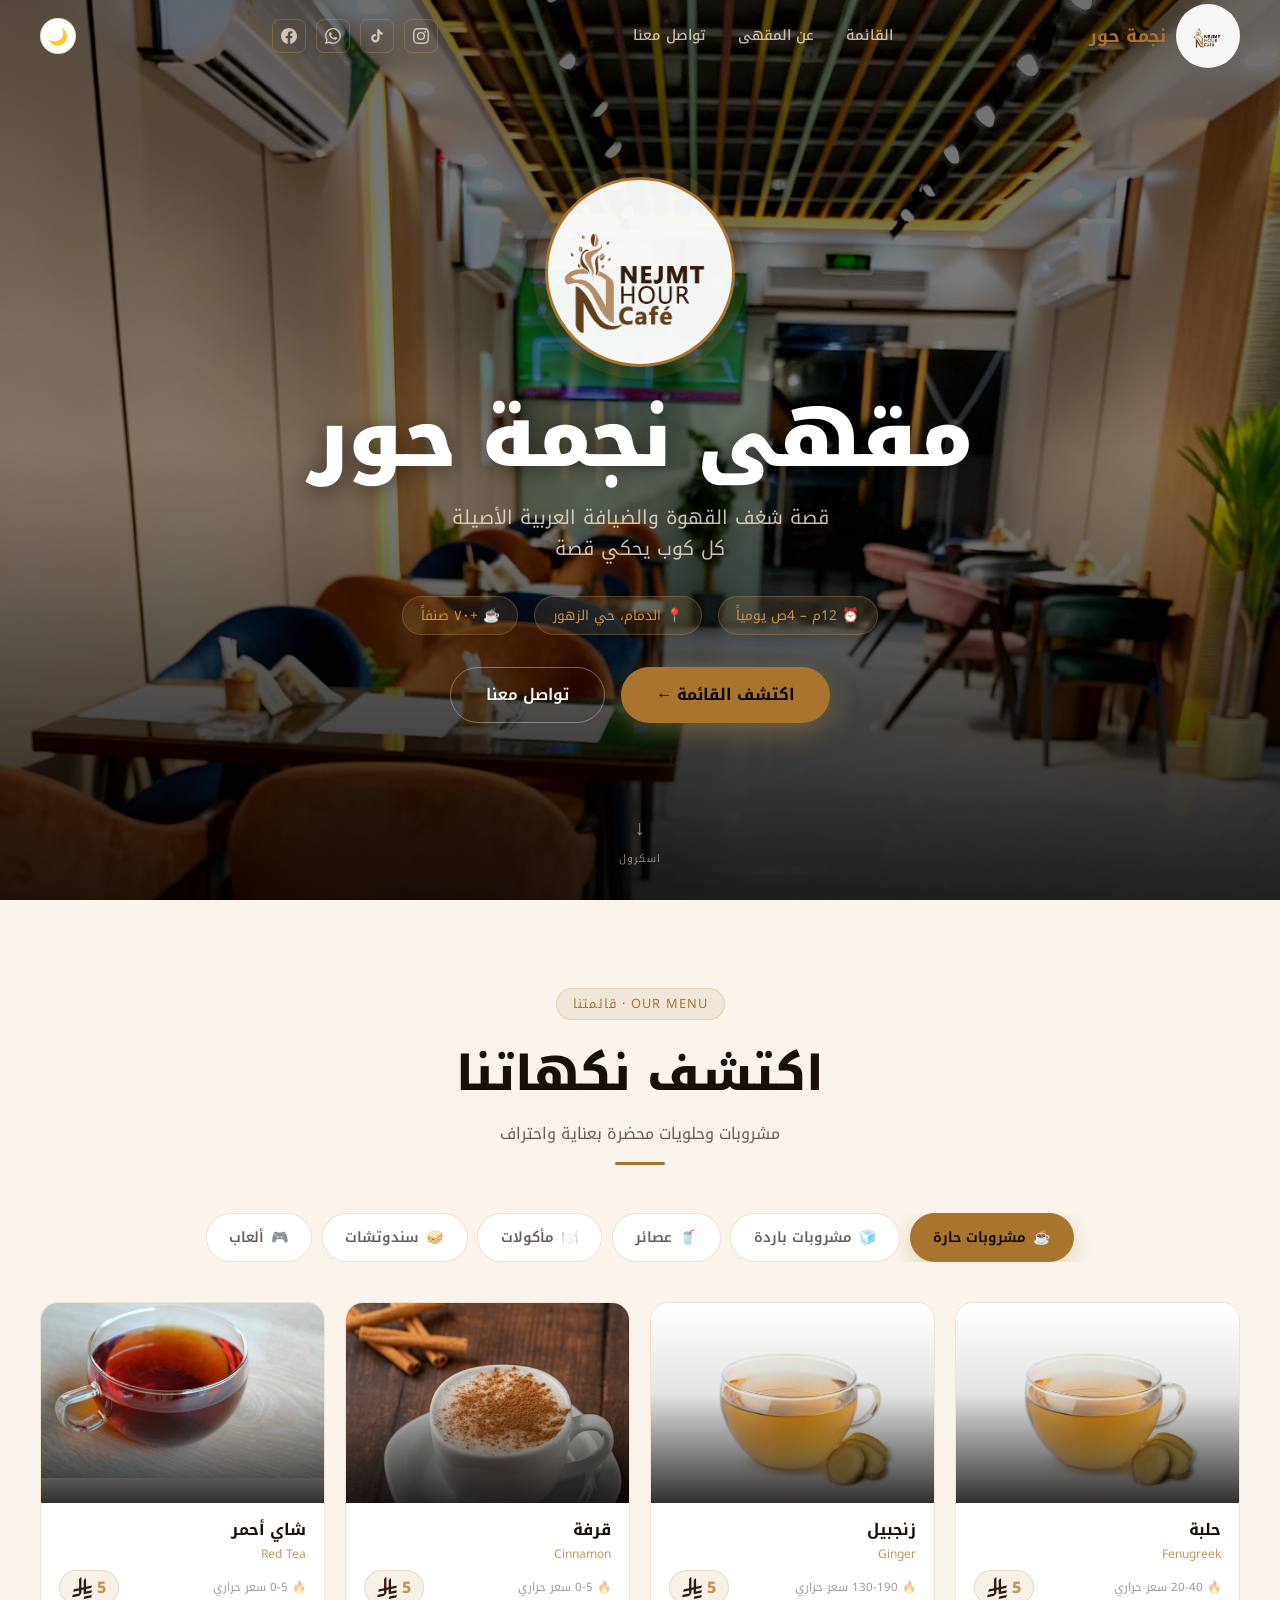
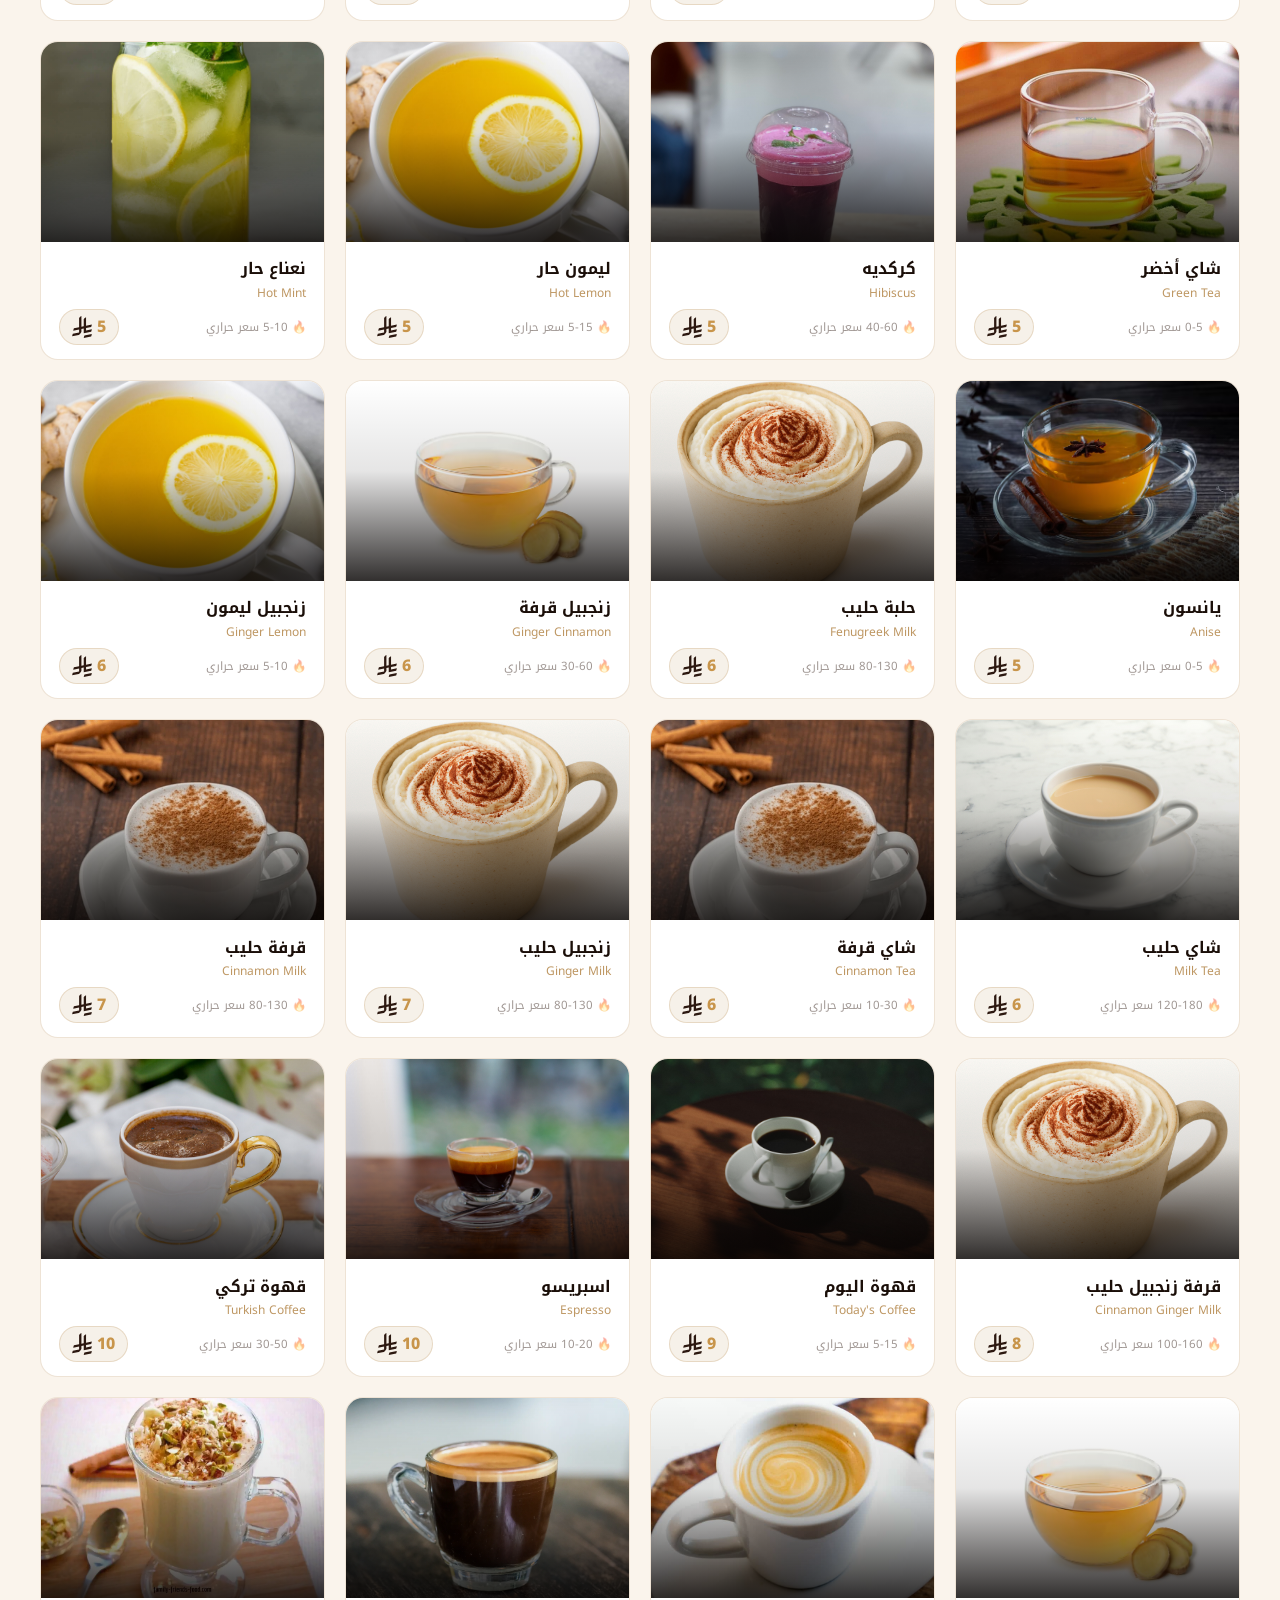
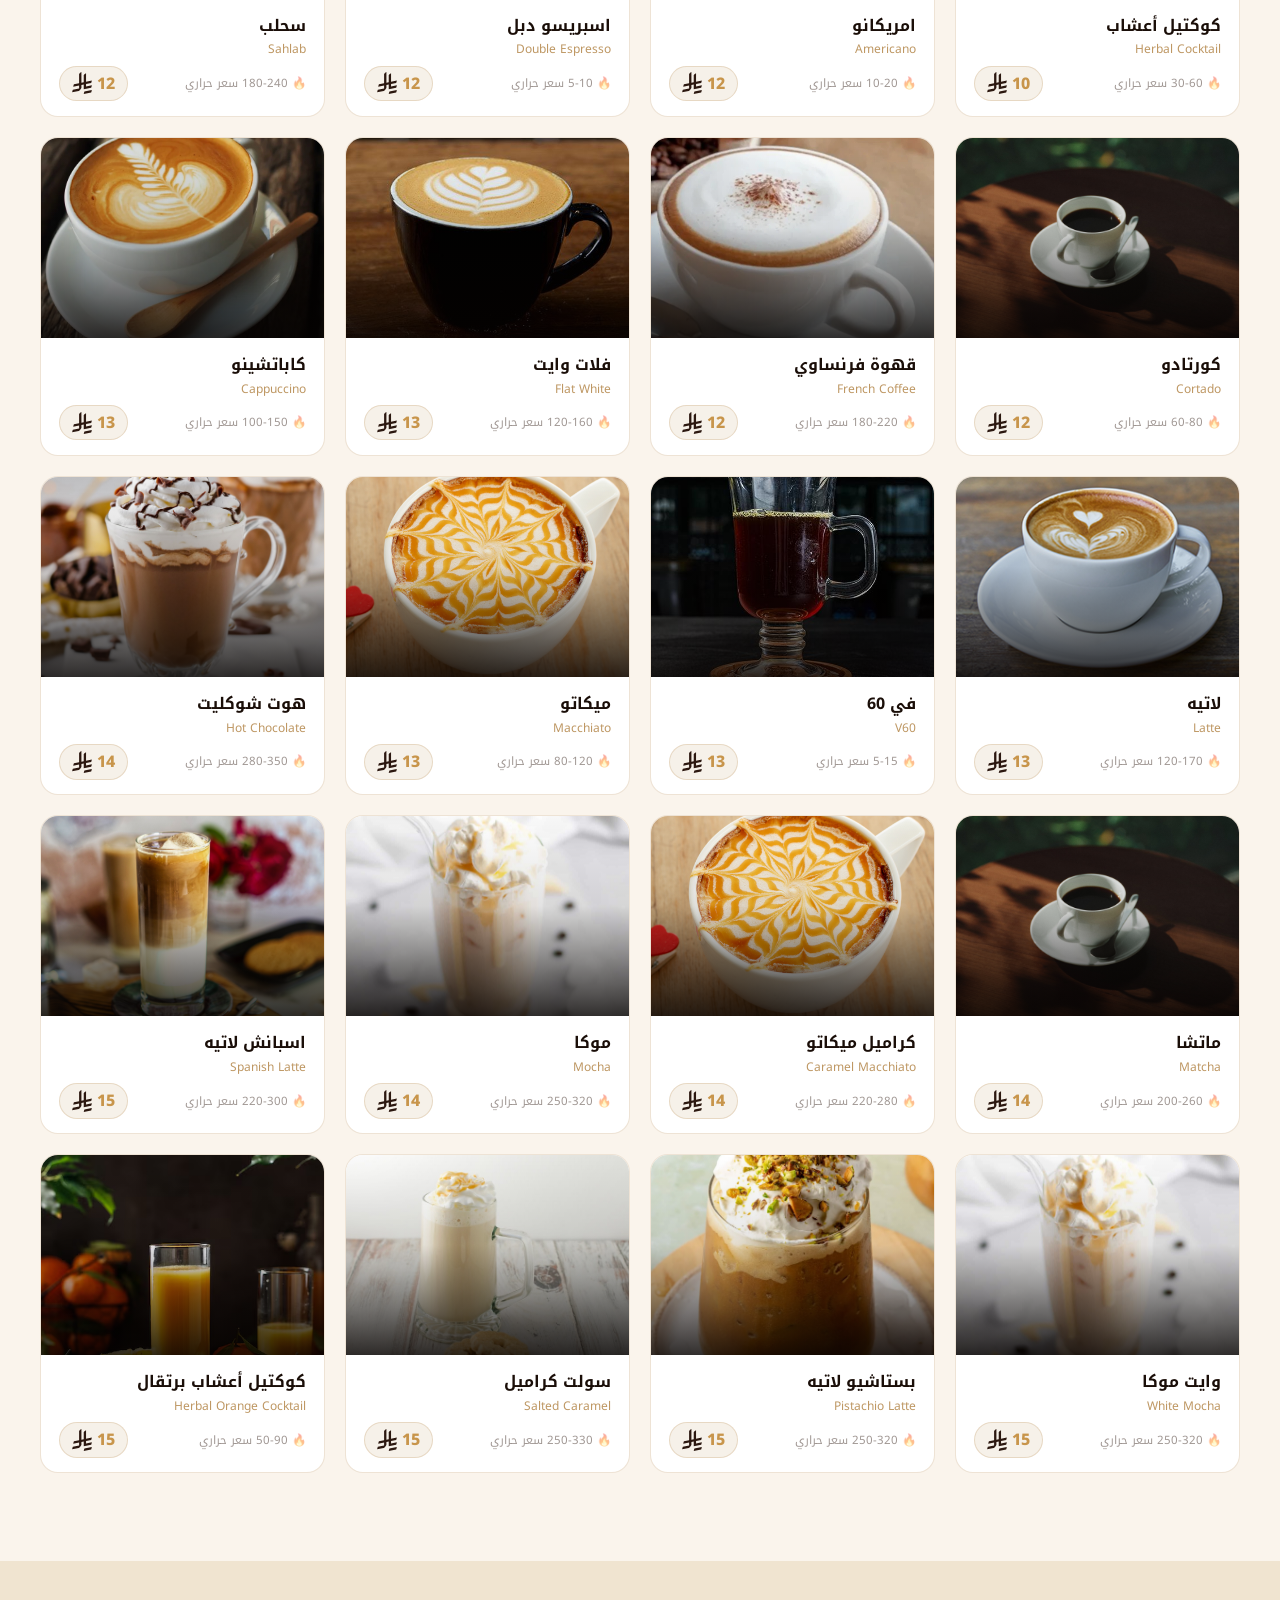
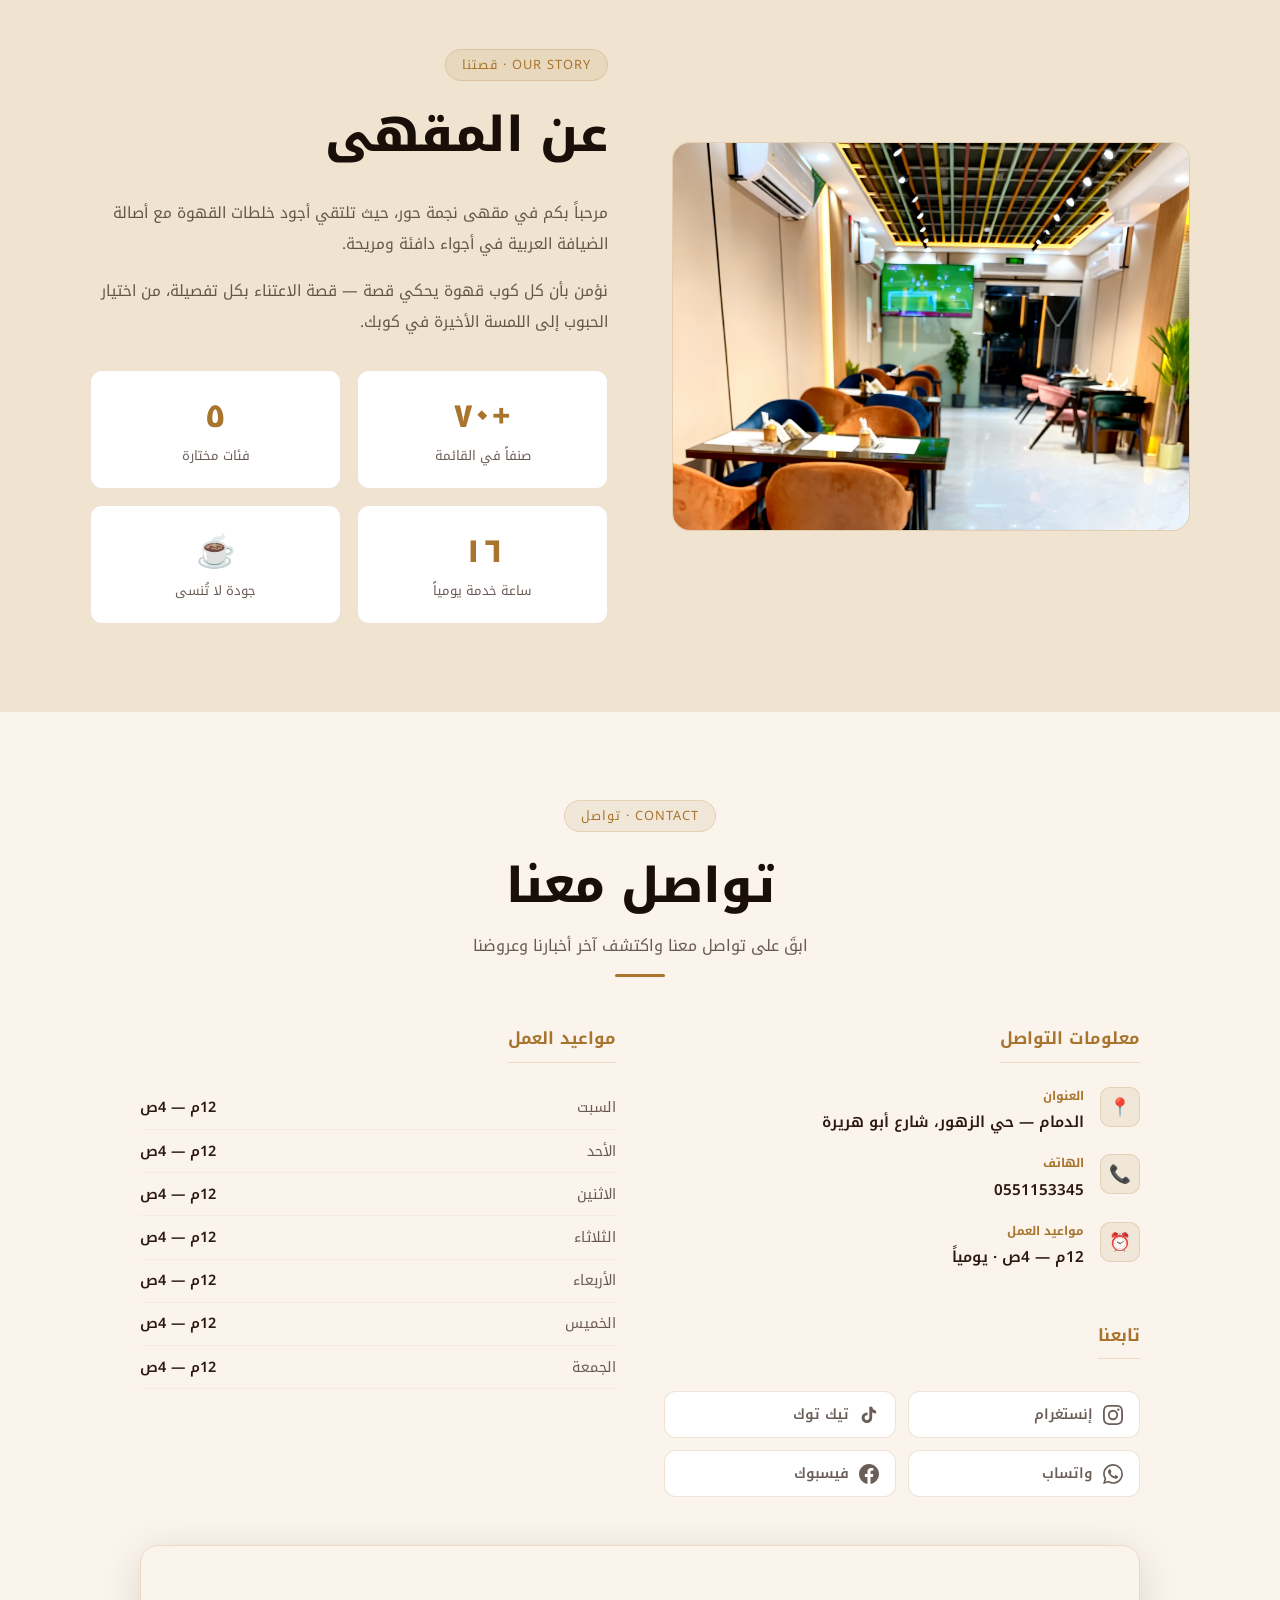
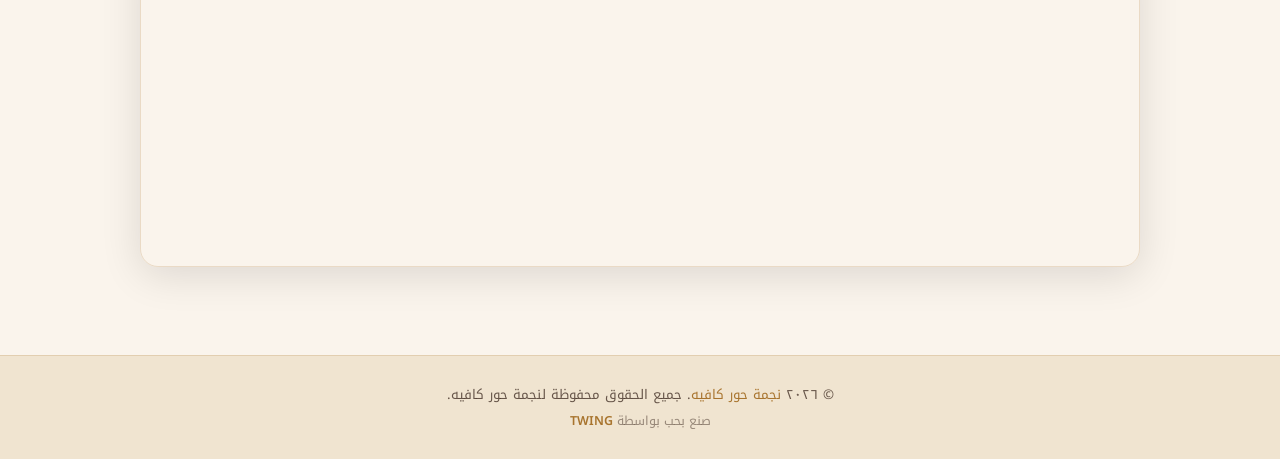
==== commit 5142ec4f: "Add sitemap.xml and robots.txt for SEO - sitemap.xml: single entry for homepage, weekly changefreq -" ====
--- a/index.html
+++ b/index.html
@@ -7,6 +7,7 @@
   <meta name="description" content="استمتع بأجود خلطات القهوة في أجواء دافئة ومرحبة — مقهى نجمة حور، الدمام، حي الزهور. مفتوح يومياً ١٢م–٤ص." />
   <meta name="robots" content="index, follow" />
   <link rel="canonical" href="https://nejmthourcafe.com/" />
+  <link rel="sitemap" type="application/xml" href="/sitemap.xml" />
 
   <!-- Open Graph -->
   <meta property="og:type"        content="restaurant" />
--- a/css/style.css
+++ b/css/style.css
@@ -459,6 +459,26 @@
 .map-wrap iframe { width: 100%; height: 320px; border: none; display: block; filter: var(--map-filter); }
 body.light .map-wrap iframe { filter: none; }
 
+/* Light mode: header is transparent over dark hero — keep nav readable */
+body.light header:not(.scrolled) .nav-links a {
+  color: rgba(240, 222, 200, 0.82);
+}
+body.light header:not(.scrolled) .nav-links a:hover {
+  color: #DFB47A;
+}
+body.light header:not(.scrolled) .nav-socials a {
+  color: rgba(240, 222, 200, 0.82);
+  border-color: rgba(200, 149, 75, 0.35);
+}
+body.light header:not(.scrolled) .nav-socials a:hover {
+  color: #DFB47A;
+  border-color: rgba(200, 149, 75, 0.7);
+}
+body.light header:not(.scrolled) .nav-toggle {
+  color: rgba(240, 222, 200, 0.9);
+  border-color: rgba(200, 149, 75, 0.4);
+}
+
 /* ══════════════════════════════════════════
    FOOTER
    ══════════════════════════════════════════ */
